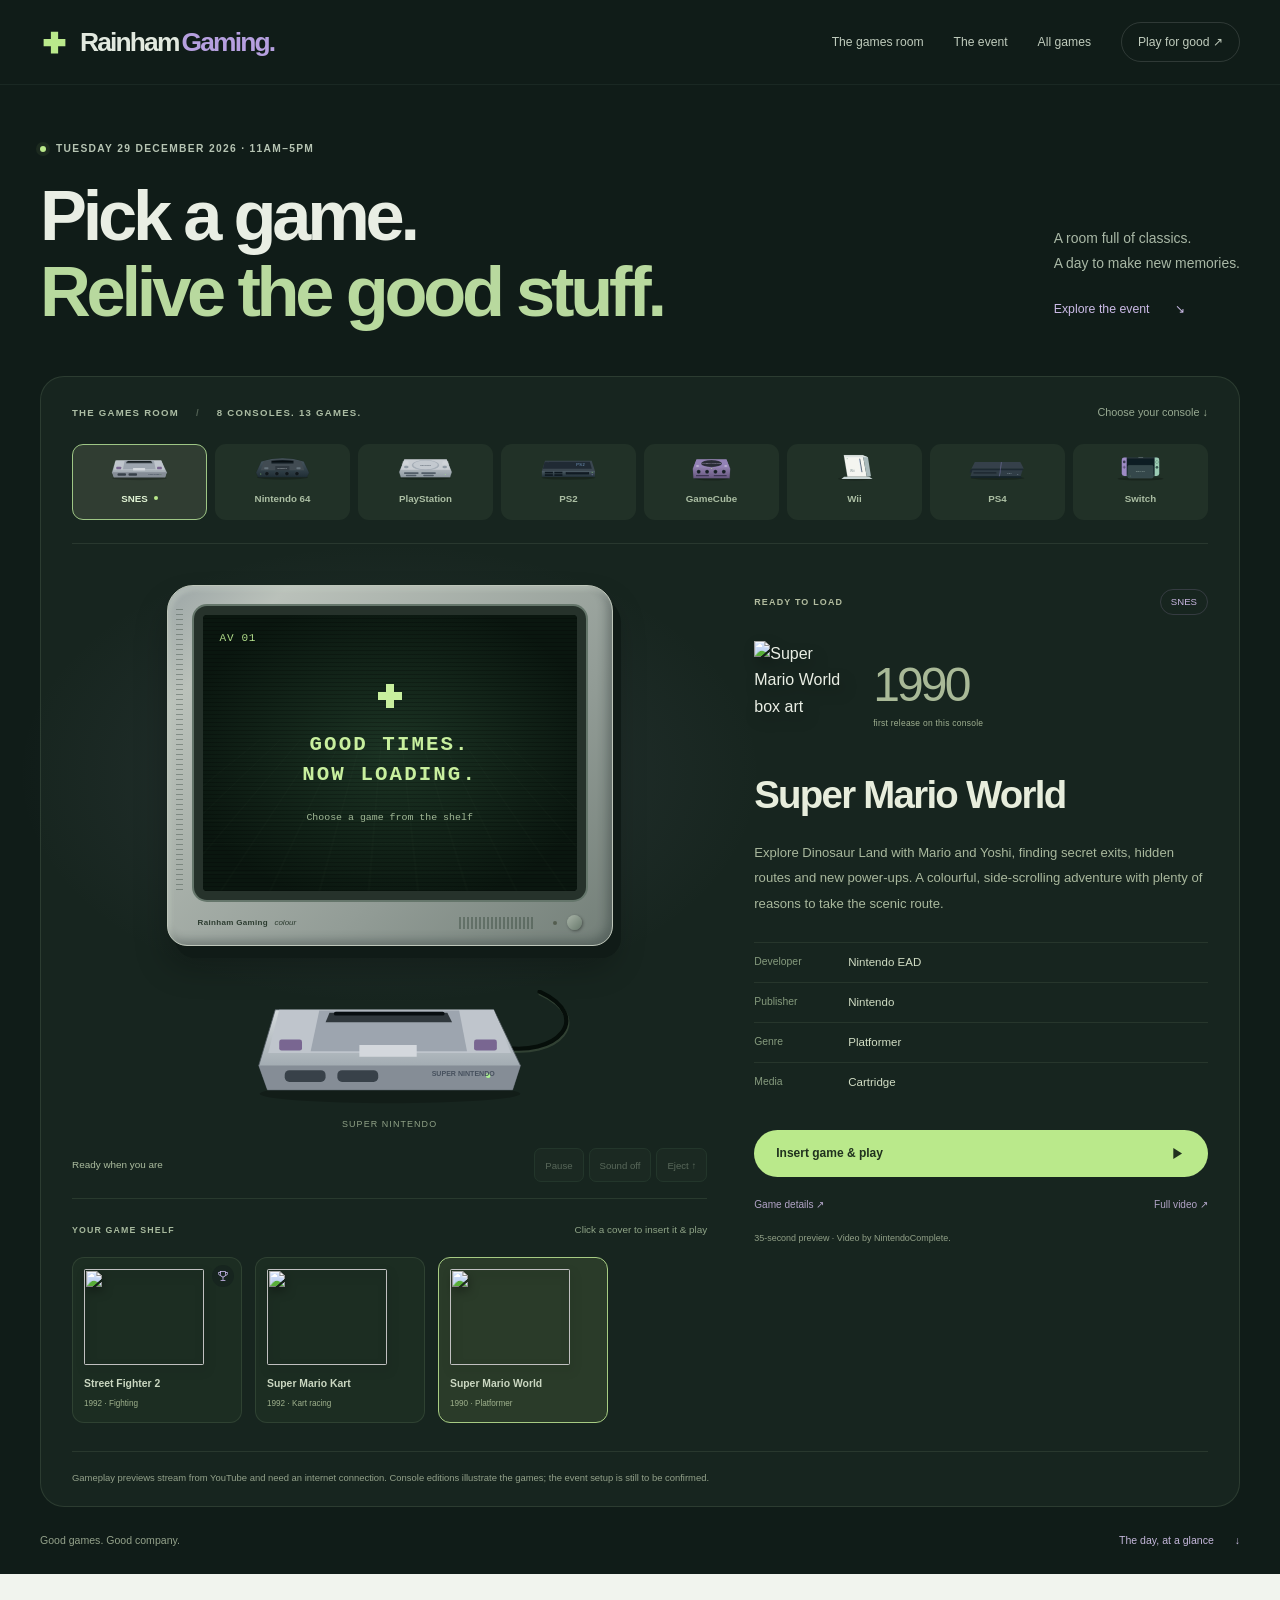
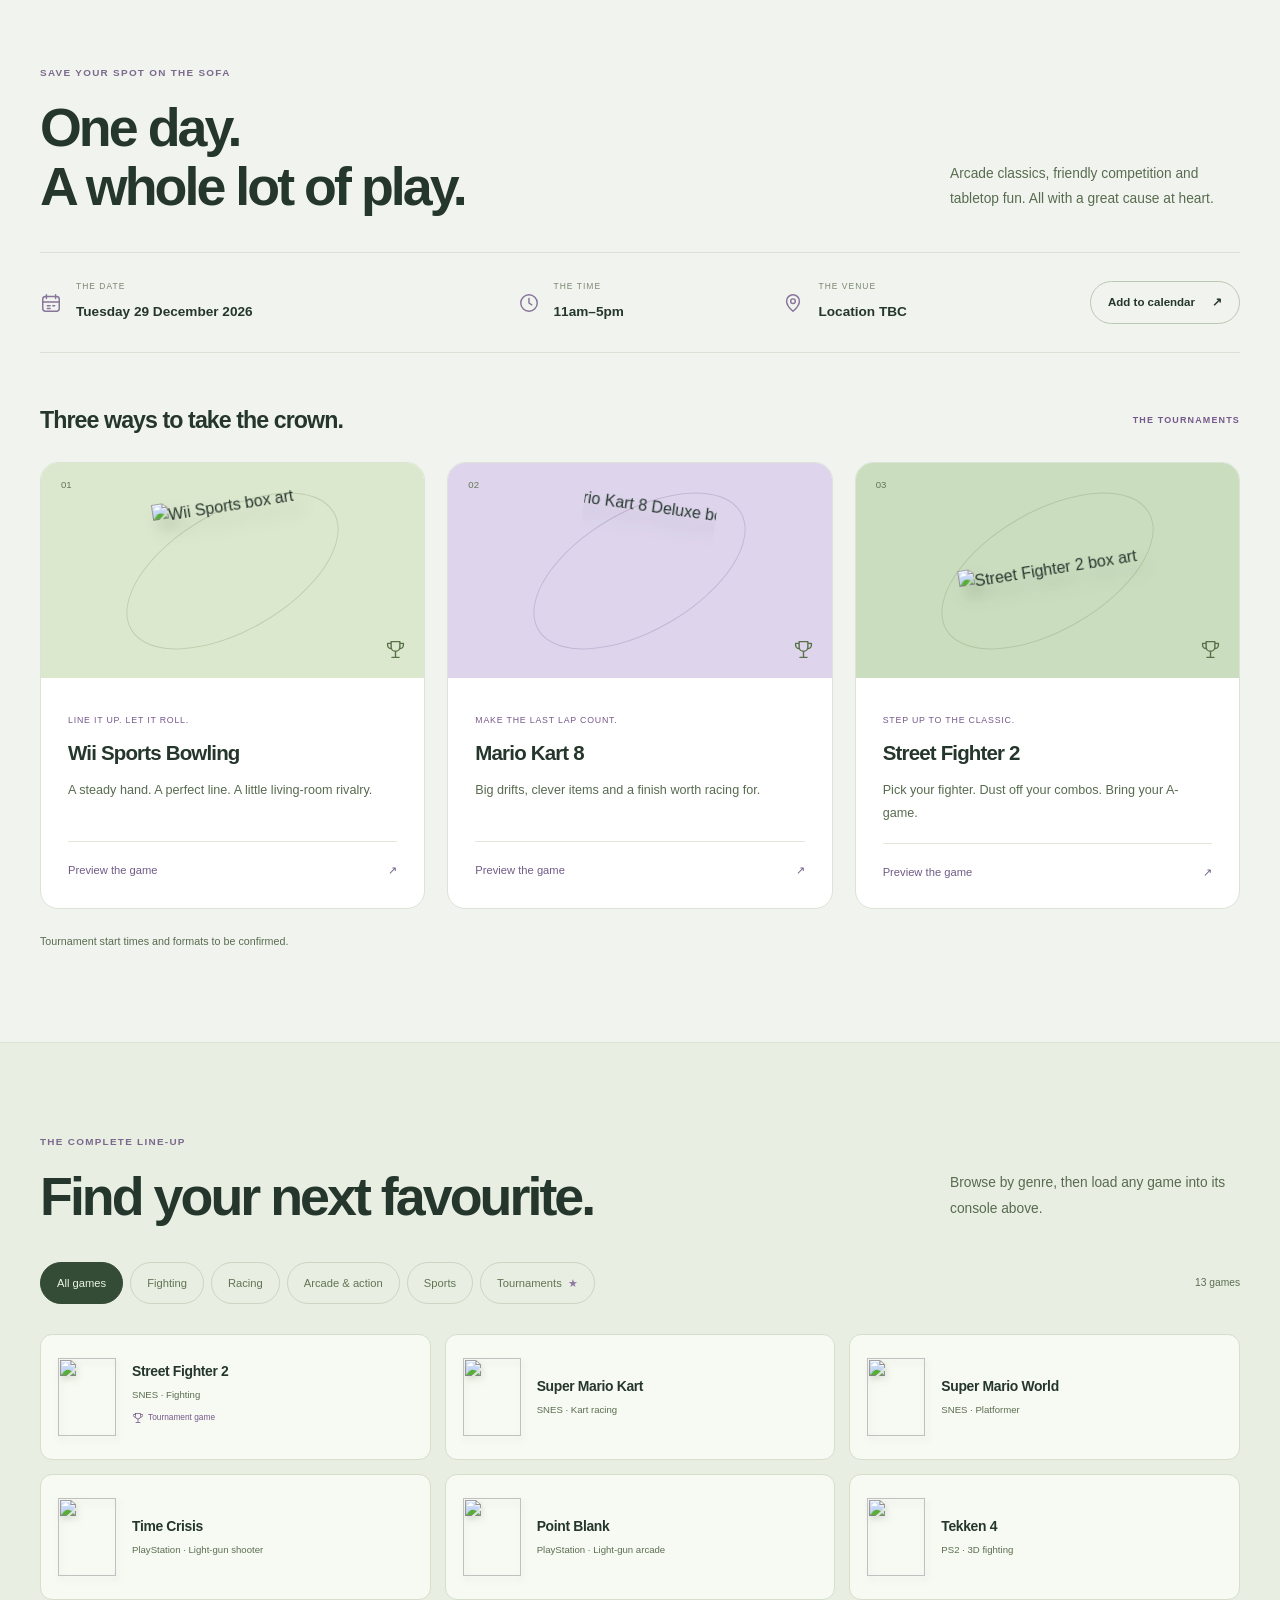
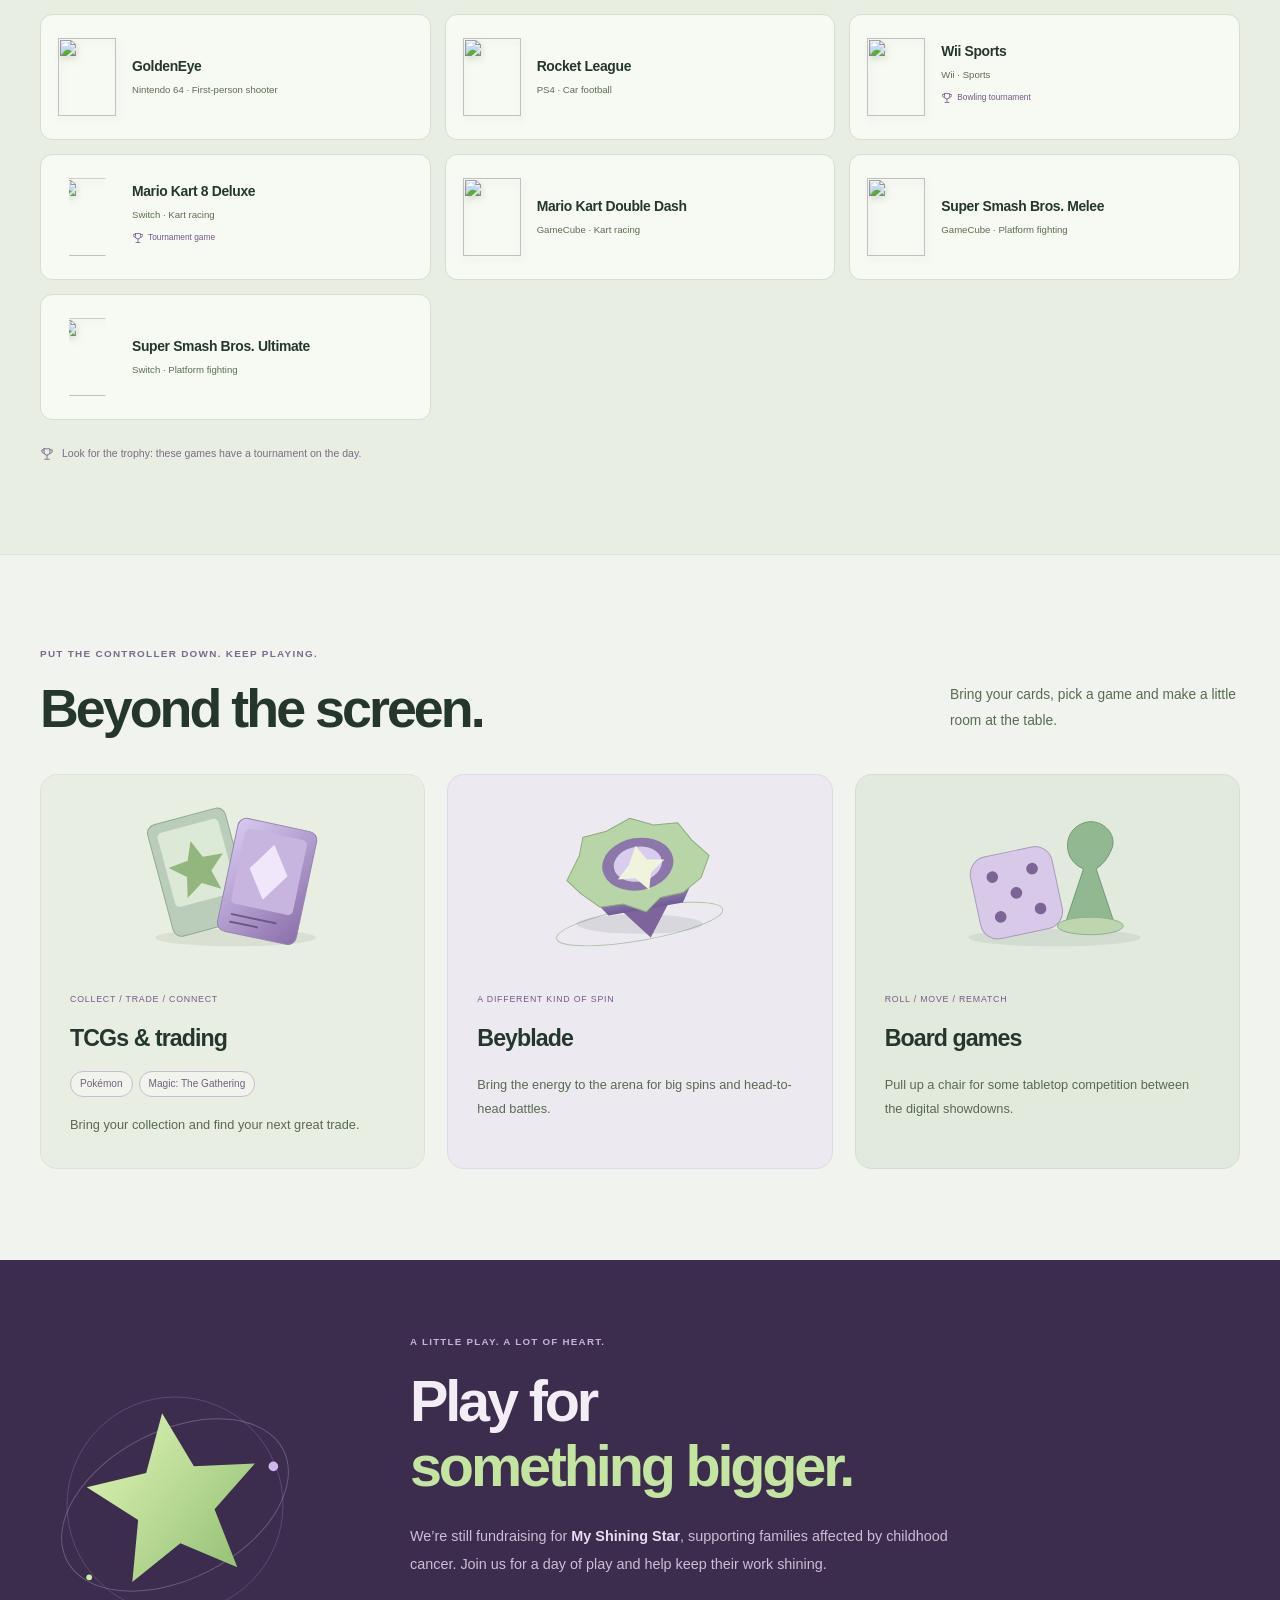
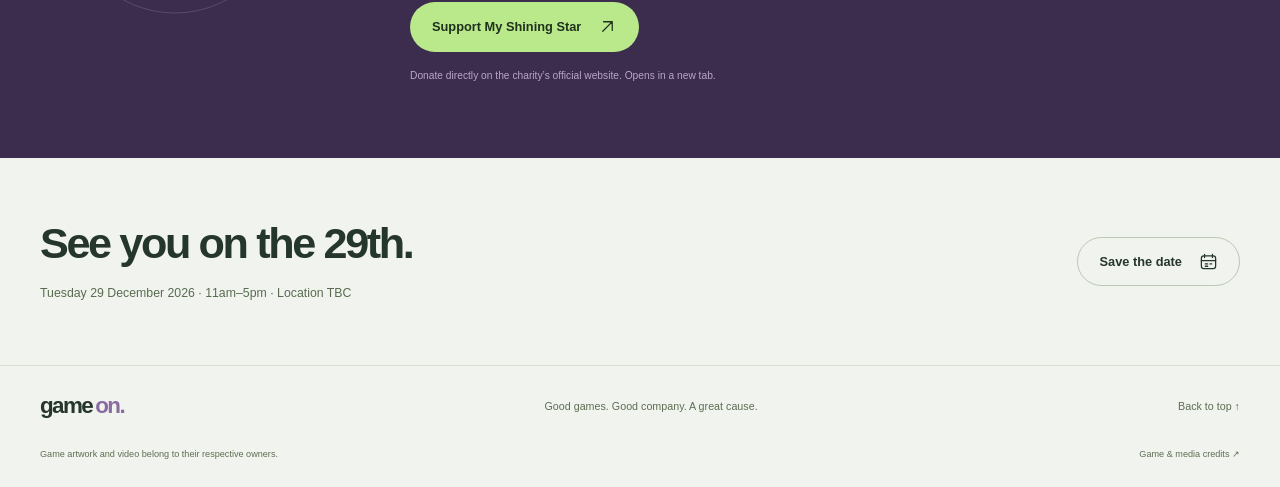
==== index.html @ 9fd7a371 "Add files via upload" ====
<!doctype html>
<html lang="en-GB">

<head>
  <meta charset="utf-8">
  <meta name="viewport" content="width=device-width,initial-scale=1">
  <meta name="theme-color" content="#101c18">
  <meta name="referrer" content="strict-origin-when-cross-origin">
  <title>Rainham Gaming! — 29 December 2026 · 11am–5pm</title>
  <meta name="description"
    content="Choose a console. Load a game. Explore 13 games, three tournaments, trading cards and tabletop fun on Tuesday 29 December 2026, 11am–5pm. Location TBC. Fundraising for My Shining Star.">
  <meta property="og:title" content="Rainham Gaming! — 29 December 2026">
  <meta property="og:type" content="website">
  <meta property="og:description" content="Three tournaments. Thirteen games. One great cause. 11am–5pm, location TBC.">
  <link rel="icon"
    href="data:image/svg+xml,%3Csvg xmlns='http://www.w3.org/2000/svg' viewBox='0 0 32 32'%3E%3Crect width='32' height='32' rx='9' fill='%23101c18'/%3E%3Cpath d='M13 6h6v7h7v6h-7v7h-6v-7H6v-6h7z' fill='%23b9eb88'/%3E%3C/svg%3E">
  <link rel="stylesheet" href="styles.css">
  <script defer src="data.js"></script>
  <script defer src="consoles.js"></script>
  <script defer src="app.js"></script>
</head>

<body id="top">
  <a class="skip" href="#main">Skip to content</a>
  <svg class="symbol-library" xmlns="http://www.w3.org/2000/svg" aria-hidden="true" width="0" height="0">
    <defs>
      <symbol id="arrow" viewBox="0 0 24 24">
        <path d="M5 12h14m-6-6 6 6-6 6" />
      </symbol>
      <symbol id="external" viewBox="0 0 24 24">
        <path d="m6 18 12-12M7 6h11v11" />
      </symbol>
      <symbol id="trophy" viewBox="0 0 24 24">
        <path d="M7 3h10v6a5 5 0 0 1-10 0V3Zm0 2H3v2a4 4 0 0 0 4 4m10-6h4v2a4 4 0 0 1-4 4m-5 3v6m-4 1h8" />
      </symbol>
      <symbol id="calendar" viewBox="0 0 24 24">
        <rect x="3" y="5" width="18" height="16" rx="3" />
        <path d="M7 3v4m10-4v4M3 11h18m-13 4h3m3 0h2m-8 3h3" />
      </symbol>
      <symbol id="pin" viewBox="0 0 24 24">
        <path d="M19 10c0 5-7 11-7 11S5 15 5 10a7 7 0 1 1 14 0Z" />
        <circle cx="12" cy="10" r="2.5" />
      </symbol>
      <symbol id="clock" viewBox="0 0 24 24">
        <circle cx="12" cy="12" r="9" />
        <path d="M12 7v5l3 2" />
      </symbol>
      <symbol id="play" viewBox="0 0 24 24">
        <path d="m8 5 11 7-11 7Z" fill="currentColor" stroke="none" />
      </symbol>
      <symbol id="plus" viewBox="0 0 24 24">
        <path d="M9 3h6v6h6v6h-6v6H9v-6H3V9h6Z" fill="currentColor" stroke="none" />
      </symbol>
    </defs>
  </svg>
  <header class="header">
    <div class="wrap topbar"><a class="brand" href="#top"><svg class="icon brand-mark" aria-hidden="true">
          <use href="#plus" />
        </svg>Rainham<span>Gaming.</span></a>
      <nav aria-label="Main navigation"><a href="#games-room">The games room</a><a href="#event">The event</a><a
          href="#games" class="optional-nav">All games</a><a class="nav-donate" href="#fundraising">Play for good <span
            aria-hidden="true">↗</span></a></nav>
    </div>
  </header>
  <main id="main">
    <section class="games-room" id="games-room" aria-labelledby="hero-title">
      <div class="wrap hero-intro">
        <div>
          <p class="eyebrow"><span class="live-dot" aria-hidden="true"></span>Tuesday 29 December 2026 · 11am–5pm</p>
          <h1 id="hero-title">Pick a game.<br><span>Relive the good stuff.</span></h1>
        </div>
        <div class="hero-aside">
          <p>A room full of classics.<br>A day to make new memories.</p><a href="#event">Explore the event <span
              aria-hidden="true">↘</span></a>
        </div>
      </div>
      <div class="wrap arcade" id="arcade">
        <div class="arcade-heading">
          <p class="eyebrow">The games room <span class="tiny-divider">/</span> 8 consoles. 13 games.</p><span
            class="room-hint">Choose your console ↓</span>
        </div>
        <div class="console-nav" id="console-nav" role="group" aria-label="Choose a console"></div>
        <div class="station-layout">
          <div class="station-left">
            <div class="setup" id="setup">
              <div class="room-glow" aria-hidden="true"></div>
              <div class="crt">
                <div class="crt-screen" id="crt-screen">
                  <div class="screen-home" id="screen-home">
                    <div class="screen-grid" aria-hidden="true"></div><span class="screen-channel">AV 01</span><svg
                      class="screen-mark" viewBox="0 0 24 24" aria-hidden="true">
                      <use href="#plus" />
                    </svg>
                    <p>GOOD TIMES.<br>NOW LOADING.</p><small>Choose a game from the shelf</small>
                  </div>
                  <div class="screen-loading" id="screen-loading" hidden><span class="screen-channel">AV 01</span><span
                      class="loading-ring" aria-hidden="true"></span>
                    <p id="loading-label">Loading game…</p>
                  </div>
                  <div class="video-layer" id="video-layer" hidden></div>
                  <div class="screen-error" id="screen-error" hidden><svg class="icon" aria-hidden="true">
                      <use href="#play" />
                    </svg>
                    <p id="error-message">This preview couldn’t load.</p><a id="screen-watch"
                      href="https://www.youtube.com/" target="_blank" rel="noopener noreferrer">Watch on YouTube
                      ↗</a><button id="retry-video" type="button">Try again</button>
                  </div>
                </div>
                <div class="crt-chin"><span class="monitor-brand">Rainham Gaming <b>colour</b></span>
                  <div class="monitor-speaker" aria-hidden="true"></div><span class="power-light" id="power-light"
                    aria-hidden="true"></span><span class="power-knob" aria-hidden="true"></span>
                </div>
              </div>
              <svg class="console-wire" viewBox="0 0 600 120" aria-hidden="true">
                <path d="M480 2c65 30 22 80-49 66S248 16 264 115" />
              </svg>
              <div class="console-bay" id="console-bay">
                <div id="console-model"></div><span class="slot-target" id="slot-target" aria-hidden="true"></span>
              </div>
              <span class="station-name" id="station-name">Super Nintendo</span>
            </div>
            <div class="player-controls" aria-label="Preview controls"><span class="playback-status"
                id="playback-status" role="status" aria-live="polite">Ready when you are</span>
              <div><button type="button" id="play-toggle" disabled>Pause</button><button type="button" id="sound-toggle"
                  aria-pressed="false" disabled>Sound off</button><button type="button" id="eject" disabled>Eject
                  ↑</button></div>
            </div>
            <div class="shelf-heading">
              <p class="eyebrow">Your game shelf</p><span id="shelf-hint">Click a cover to insert it &amp; play</span>
            </div>
            <div class="game-shelf" id="game-shelf" role="group" aria-label="Choose a game to load"></div>
          </div>
          <aside class="game-info" id="game-info" aria-labelledby="game-title">
            <div class="info-kicker"><span class="eyebrow" id="game-state">Ready to load</span><span class="edition-tag"
                id="game-console">SNES</span></div>
            <div class="info-art"><img id="info-cover" src="assets/covers/super-mario-world.png"
                alt="Super Mario World box art">
              <div><span class="big-year" id="game-year">1990</span><span class="year-label">first release on this
                  console</span></div>
            </div>
            <h2 id="game-title">Super Mario World</h2>
            <p class="featured-badge" id="game-tournament" hidden><svg class="icon" aria-hidden="true">
                <use href="#trophy" />
              </svg><span></span></p>
            <p class="synopsis" id="game-synopsis"></p>
            <dl class="game-facts">
              <div>
                <dt>Developer</dt>
                <dd id="game-developer">Nintendo EAD</dd>
              </div>
              <div>
                <dt>Publisher</dt>
                <dd id="game-publisher">Nintendo</dd>
              </div>
              <div>
                <dt>Genre</dt>
                <dd id="game-genre">Platformer</dd>
              </div>
              <div>
                <dt>Media</dt>
                <dd id="game-media">Cartridge</dd>
              </div>
            </dl>
            <button class="button insert-button" id="insert-game" type="button"><span>Insert game &amp; play</span><svg
                class="icon" aria-hidden="true">
                <use href="#play" />
              </svg></button>
            <div class="source-links"><a id="game-source" href="https://en.wikipedia.org/wiki/Super_Mario_World"
                target="_blank" rel="noopener noreferrer">Game details ↗</a><a id="video-source"
                href="https://www.youtube.com/watch?v=uy8fUNX0dHo" target="_blank" rel="noopener noreferrer">Full video
                ↗</a></div>
            <p class="video-credit" id="video-credit"></p>
          </aside>
        </div>
        <p class="room-note">Gameplay previews stream from YouTube and need an internet connection. Console editions
          illustrate the games; the event setup is still to be confirmed.</p>
      </div>
      <noscript>
        <div class="wrap no-script">The interactive games room needs JavaScript. You can still explore all the event
          details below.</div>
      </noscript>
      <div class="room-bottom wrap"><span>Good games. Good company.</span><a href="#event">The day, at a glance <span
            aria-hidden="true">↓</span></a></div>
    </section>
    <section class="event-section section" id="event" aria-labelledby="event-title">
      <div class="wrap">
        <div class="section-heading">
          <div>
            <p class="eyebrow">Save your spot on the sofa</p>
            <h2 id="event-title">One day.<br>A whole lot of play.</h2>
          </div>
          <p class="section-aside">Arcade classics, friendly competition and tabletop fun. All with a great cause at
            heart.</p>
        </div>
        <div class="event-details">
          <div><svg class="icon" aria-hidden="true">
              <use href="#calendar" />
            </svg>
            <p><span>The date</span><strong><time datetime="2026-12-29">Tuesday 29 December 2026</time></strong></p>
          </div>
          <div><svg class="icon" aria-hidden="true">
              <use href="#clock" />
            </svg>
            <p><span>The time</span><strong><time datetime="11:00">11am</time>–<time
                  datetime="17:00">5pm</time></strong></p>
          </div>
          <div><svg class="icon" aria-hidden="true">
              <use href="#pin" />
            </svg>
            <p><span>The venue</span><strong>Location TBC</strong></p>
          </div><a class="button button-outline" href="game-on-29-december.ics" download>Add to calendar <span
              aria-hidden="true">↗</span></a>
        </div>
        <div class="tournament-heading">
          <h3>Three ways to take the crown.</h3><span class="eyebrow">The tournaments</span>
        </div>
        <div class="tournament-grid">
          <article class="tournament-card">
            <div class="tournament-art art-bowling"><span class="event-number">01</span>
              <div class="art-orbit"></div><img src="assets/covers/wii-sports.png" alt="Wii Sports box art"
                loading="lazy"><svg class="icon" aria-hidden="true">
                <use href="#trophy" />
              </svg>
            </div>
            <div class="tournament-body"><span class="mini-label">Line it up. Let it roll.</span>
              <h4>Wii Sports Bowling</h4>
              <p>A steady hand. A perfect line. A little living-room rivalry.</p><button class="load-link" type="button"
                data-load="wii-sports">Preview the game <span aria-hidden="true">↗</span></button>
            </div>
          </article>
          <article class="tournament-card">
            <div class="tournament-art art-racing"><span class="event-number">02</span>
              <div class="art-orbit"></div><img src="assets/covers/mario-kart-8.png" alt="Mario Kart 8 Deluxe box art"
                loading="lazy"><svg class="icon" aria-hidden="true">
                <use href="#trophy" />
              </svg>
            </div>
            <div class="tournament-body"><span class="mini-label">Make the last lap count.</span>
              <h4>Mario Kart 8</h4>
              <p>Big drifts, clever items and a finish worth racing for.</p><button class="load-link" type="button"
                data-load="mario-kart-8">Preview the game <span aria-hidden="true">↗</span></button>
            </div>
          </article>
          <article class="tournament-card">
            <div class="tournament-art art-fighting"><span class="event-number">03</span>
              <div class="art-orbit"></div><img src="assets/covers/street-fighter-2.png" alt="Street Fighter 2 box art"
                loading="lazy"><svg class="icon" aria-hidden="true">
                <use href="#trophy" />
              </svg>
            </div>
            <div class="tournament-body"><span class="mini-label">Step up to the classic.</span>
              <h4>Street Fighter 2</h4>
              <p>Pick your fighter. Dust off your combos. Bring your A-game.</p><button class="load-link" type="button"
                data-load="street-fighter-2">Preview the game <span aria-hidden="true">↗</span></button>
            </div>
          </article>
        </div>
        <p class="small-note">Tournament start times and formats to be confirmed.</p>
      </div>
    </section>
    <section class="section catalogue" id="games" aria-labelledby="games-title">
      <div class="wrap">
        <div class="section-heading">
          <div>
            <p class="eyebrow">The complete line-up</p>
            <h2 id="games-title">Find your next favourite.</h2>
          </div>
          <p class="section-aside">Browse by genre, then load any game into its console above.</p>
        </div>
        <div class="filter-bar">
          <div class="filters" id="filters" role="group" aria-label="Filter the games"><button type="button"
              data-filter="all" aria-pressed="true">All games</button><button type="button" data-filter="fighting"
              aria-pressed="false">Fighting</button><button type="button" data-filter="racing"
              aria-pressed="false">Racing</button><button type="button" data-filter="arcade" aria-pressed="false">Arcade
              &amp; action</button><button type="button" data-filter="sports"
              aria-pressed="false">Sports</button><button type="button" data-filter="tournaments"
              aria-pressed="false">Tournaments <span aria-hidden="true">★</span></button></div>
          <p id="game-count" aria-live="polite">13 games</p>
        </div>
        <ul class="catalogue-grid" id="catalogue-grid"></ul>
        <p class="catalogue-legend"><svg class="icon" aria-hidden="true">
            <use href="#trophy" />
          </svg>Look for the trophy: these games have a tournament on the day.</p>
        <noscript>
          <p>Street Fighter 2 · Super Mario Kart · Super Mario World · Time Crisis · Point Blank · Tekken 4 · GoldenEye
            · Rocket League · Wii Sports · Mario Kart 8 Deluxe · Mario Kart Double Dash · Super Smash Bros. Melee ·
            Super Smash Bros. Ultimate</p>
        </noscript>
      </div>
    </section>
    <section class="section extras" id="extras" aria-labelledby="extras-title">
      <div class="wrap">
        <div class="section-heading">
          <div>
            <p class="eyebrow">Put the controller down. Keep playing.</p>
            <h2 id="extras-title">Beyond the screen.</h2>
          </div>
          <p class="section-aside">Bring your cards, pick a game and make a little room at the table.</p>
        </div>
        <div class="extras-grid">
          <article class="extra-card"><svg class="extra-art" viewBox="0 0 280 160" aria-hidden="true">
              <defs>
                <linearGradient id="card-gradient" x2="1" y2="1">
                  <stop stop-color="#d8caf1" />
                  <stop offset="1" stop-color="#8a6faa" />
                </linearGradient>
              </defs>
              <ellipse cx="143" cy="141" rx="83" ry="9" fill="#20382b" opacity=".08" />
              <g transform="rotate(-15 106 77)">
                <rect x="65" y="14" width="83" height="119" rx="9" fill="#bacdbb" stroke="#8da98f" />
                <rect x="74" y="24" width="65" height="79" rx="5" fill="#dce9d6" />
                <path d="m106 40 8 19 21 2-16 14 5 21-18-11-18 11 5-21-16-14 21-2Z" fill="#93b67e" />
              </g>
              <g transform="rotate(12 173 83)">
                <rect x="134" y="23" width="83" height="119" rx="9" fill="url(#card-gradient)" stroke="#9983af" />
                <rect x="143" y="33" width="65" height="79" rx="5" fill="#c7b4df" />
                <path d="m175 44 20 29-20 29-20-29Z" fill="#f0e8fa" />
                <path d="M146 123h48m-48 8h30" stroke="#6d5889" stroke-width="2" />
              </g>
            </svg><span class="mini-label">Collect / trade / connect</span>
            <h3>TCGs &amp; trading</h3>
            <div class="tcg-tags"><span>Pokémon</span><span>Magic: The Gathering</span></div>
            <p>Bring your collection and find your next great trade.</p>
          </article>
          <article class="extra-card"><svg class="extra-art" viewBox="0 0 280 160" aria-hidden="true">
              <defs>
                <linearGradient id="top-gradient" x2="0" y2="1">
                  <stop stop-color="#c2b5e0" />
                  <stop offset="1" stop-color="#705995" />
                </linearGradient>
              </defs>
              <ellipse cx="140" cy="127" rx="87" ry="17" fill="none" stroke="#b0c4ad" transform="rotate(-10 140 127)" />
              <ellipse cx="140" cy="127" rx="65" ry="10" fill="#183c26" opacity=".1" />
              <g transform="rotate(-10 140 76)">
                <path d="m111 104 29 38 29-38" fill="#7d649b" />
                <path d="m76 75 25 37h78l25-37Z" fill="url(#top-gradient)" />
                <path d="m140 17 23 11 25 2 11 20 15 19-12 21-21 12-24 1-17 12-22-12-24-1-17-17-12-16 17-23 7-18 25-2Z"
                  fill="#b8d5a8" stroke="#8daa7d" />
                <ellipse cx="140" cy="65" rx="37" ry="27" fill="#8b77aa" />
                <ellipse cx="140" cy="65" rx="25" ry="18" fill="#d9cdef" />
                <path d="m141 46 9 16 18 3-16 11-5 17-12-14-18-2 14-13Z" fill="#f0f4dc" />
              </g>
            </svg><span class="mini-label">A different kind of spin</span>
            <h3>Beyblade</h3>
            <p>Bring the energy to the arena for big spins and head-to-head battles.</p>
          </article>
          <article class="extra-card"><svg class="extra-art" viewBox="0 0 280 160" aria-hidden="true">
              <ellipse cx="147" cy="141" rx="89" ry="9" fill="#21322b" opacity=".08" />
              <g transform="rotate(-12 111 91)">
                <rect x="64" y="51" width="86" height="86" rx="18" fill="#d7c9e7" stroke="#a99abd" />
                <g fill="#7c6595">
                  <circle cx="86" cy="73" r="6" />
                  <circle cx="128" cy="73" r="6" />
                  <circle cx="107" cy="94" r="6" />
                  <circle cx="86" cy="115" r="6" />
                  <circle cx="128" cy="115" r="6" />
                </g>
              </g>
              <path d="M177 70c-21-8-22-37-3-46 19-10 41 10 31 28-4 9-10 15-15 18l19 57h-51Z" fill="#92b892"
                stroke="#729773" />
              <ellipse cx="184" cy="129" rx="34" ry="9" fill="#bdd6b0" stroke="#8bb38a" />
            </svg><span class="mini-label">Roll / move / rematch</span>
            <h3>Board games</h3>
            <p>Pull up a chair for some tabletop competition between the digital showdowns.</p>
          </article>
        </div>
      </div>
    </section>
    <section class="fundraising" id="fundraising" aria-labelledby="fundraising-title">
      <div class="wrap charity-inner">
        <div class="charity-art" aria-hidden="true"><svg viewBox="0 0 280 280">
            <defs>
              <linearGradient id="charity-star" x2="1" y2="1">
                <stop stop-color="#e3f8b8" />
                <stop offset="1" stop-color="#8fbc71" />
              </linearGradient>
            </defs>
            <circle cx="140" cy="140" r="112" fill="none" stroke="#cab9e7" stroke-opacity=".22" />
            <ellipse cx="140" cy="140" rx="126" ry="77" fill="none" stroke="#d4c7e9" stroke-opacity=".3"
              transform="rotate(-27 140 140)" />
            <path d="m140 44 25 59 63 6-48 41 15 63-55-33-55 33 15-63-48-41 63-6Z" fill="url(#charity-star)"
              transform="rotate(-8 140 140)" />
            <circle cx="242" cy="100" r="5" fill="#d0b8ed" />
            <circle cx="51" cy="215" r="3" fill="#c9eca3" />
          </svg></div>
        <div>
          <p class="eyebrow">A little play. A lot of heart.</p>
          <h2 id="fundraising-title">Play for<br><span>something bigger.</span></h2>
          <p>We’re still fundraising for <strong>My Shining Star</strong>, supporting families affected by childhood
            cancer. Join us for a day of play and help keep their work shining.</p><a class="button"
            href="https://myshiningstar.co.uk/make-a-donation/" target="_blank" rel="noopener noreferrer">Support My
            Shining Star <svg class="icon" aria-hidden="true">
              <use href="#external" />
            </svg></a><small>Donate directly on the charity’s official website. Opens in a new tab.</small>
        </div>
      </div>
    </section>
    <div class="wrap last-call">
      <div>
        <h2>See you on the 29th.</h2>
        <p>Tuesday 29 December 2026 · 11am–5pm · Location TBC</p>
      </div><a class="button button-outline" href="game-on-29-december.ics" download>Save the date <svg class="icon"
          aria-hidden="true">
          <use href="#calendar" />
        </svg></a>
    </div>
  </main>
  <footer>
    <div class="wrap footer-main"><a class="brand" href="#top">game<span>on.</span></a>
      <p>Good games. Good company. A great cause.</p><a href="#top">Back to top ↑</a>
    </div>
    <div class="wrap footer-small"><span>Game artwork and video belong to their respective owners.</span><a
        href="credits.html">Game &amp; media credits ↗</a></div>
  </footer>
</body>

</html>
---- styles.css ----
:root{--night:#101c18;--panel:#18251f;--green:#bae98b;--purple:#b6a0df;--paper:#f1f4ee;--ink:#25362c;--muted:#6d7b70;--line:#d9e1d5}
*{box-sizing:border-box}html{scroll-behavior:smooth;scroll-padding-top:24px}body{margin:0;background:var(--paper);color:var(--ink);font-family:Inter,ui-sans-serif,-apple-system,BlinkMacSystemFont,'Segoe UI',Arial,sans-serif;font-size:16px;line-height:1.65;-webkit-font-smoothing:antialiased}h1,h2,h3,h4,p{margin:0}button,a{-webkit-tap-highlight-color:transparent}button{font:inherit;cursor:pointer}button:disabled{cursor:default;opacity:.4}a{color:inherit;text-underline-offset:5px}button:focus-visible,a:focus-visible{outline:3px solid #a393d2;outline-offset:5px}button:focus-visible{position:relative;z-index:3}[hidden]{display:none!important}::selection{color:#152319;background:#b7e891}.wrap{width:min(1200px,calc(100% - 72px));margin-inline:auto}.icon{width:22px;height:22px;fill:none;stroke:currentColor;stroke-width:1.6;stroke-linecap:round;stroke-linejoin:round;flex:none}.symbol-library{position:absolute;overflow:hidden}.skip{position:absolute;top:-90px;left:20px;padding:14px 20px;background:var(--green);color:var(--night);z-index:30;border-radius:8px}.skip:focus{top:15px}.eyebrow{text-transform:uppercase;font-size:.64rem;letter-spacing:.13em;font-weight:600}.button{display:inline-flex;align-items:center;justify-content:center;gap:17px;min-height:48px;padding:13px 21px;border:1px solid transparent;border-radius:999px;background:var(--green);color:#20311e;font-size:.8rem;font-weight:650;text-decoration:none;transition:transform .2s,background .2s}.button:hover{background:#cbefa6;transform:translateY(-2px)}.button-outline{background:transparent;border-color:#b9c8b3;color:var(--ink)}.button-outline:hover{background:#e3ecd9}.button .icon{width:19px;height:19px}
.header{background:var(--night);color:#e2e9df;border-bottom:1px solid #d8efdf0d}.topbar{min-height:84px;display:flex;align-items:center;justify-content:space-between;gap:28px}.brand{font-size:1.65rem;font-weight:750;letter-spacing:-.07em;display:inline-flex;align-items:center;gap:3px;text-decoration:none;line-height:1}.brand span{color:var(--purple)}.brand-mark{width:29px;height:29px;color:var(--green);margin-right:8px}.header nav{display:flex;align-items:center;gap:30px}.header nav a{color:#bfcbbc;font-size:.76rem;font-weight:500;text-decoration:none}.header nav a:hover{color:#edfae5}.nav-donate{border:1px solid #ffffff21;border-radius:999px;padding:9px 16px}.games-room{color:#e9eee4;background:var(--night);padding-bottom:24px;overflow:hidden}.hero-intro{display:flex;align-items:flex-end;justify-content:space-between;gap:40px;padding-top:56px;padding-bottom:46px}.hero-intro .eyebrow{color:#b6c4b3;display:flex;align-items:center;gap:10px;font-size:.64rem}.live-dot{width:6px;height:6px;background:var(--green);border-radius:50%;box-shadow:0 0 0 4px #bae98b11}.hero-intro h1{font-size:clamp(2.8rem,5.5vw,4.5rem);line-height:1.08;font-weight:650;letter-spacing:-.06em;margin-top:20px}.hero-intro h1 span{color:#b8d99e}.hero-aside{color:#a9b8a6;font-size:.87rem;line-height:1.85;padding-bottom:8px}.hero-aside a{display:inline-flex;align-items:center;gap:25px;color:#cbbbe6;margin-top:21px;text-decoration:none;font-size:.77rem}
.arcade{background:#17251f;border:1px solid #a7c29c24;border-radius:24px;padding:27px 31px 20px;scroll-margin-top:22px}.arcade-heading{display:flex;justify-content:space-between;align-items:center;gap:20px;margin-bottom:22px}.arcade-heading .eyebrow{color:#acbda4;font-size:.6rem}.tiny-divider{margin:0 13px;opacity:.4}.room-hint{font-size:.68rem;color:#98aa92}.console-nav{display:grid;grid-template-columns:repeat(8,minmax(0,1fr));gap:8px;border-bottom:1px solid #cde6c419;padding-bottom:23px}.console-tab{background:#213127;border:1px solid transparent;color:#abbea3;border-radius:11px;padding:6px 5px 9px;transition:background .2s,border-color .2s;min-width:0}.console-tab svg{display:block;width:69px;height:33px;max-width:100%;margin:auto}.console-tab span{font-size:.61rem;white-space:nowrap;font-weight:550}.console-tab:hover{background:#2c3b30}.console-tab[aria-pressed=true]{background:#303d32;color:#e0f3d4;border-color:#9ec685}.console-tab[aria-pressed=true] span::after{content:'';display:inline-block;width:4px;height:4px;margin:0 0 2px 6px;border-radius:50%;background:var(--green)}
.station-layout{display:grid;grid-template-columns:minmax(0,1.4fr) minmax(0,1fr);gap:47px;padding-top:30px}.station-left{min-width:0}.setup{position:relative;display:flex;flex-direction:column;align-items:center;padding-top:11px;isolation:isolate}.room-glow{position:absolute;top:-40px;left:-70px;right:-70px;height:480px;background:radial-gradient(ellipse,#8e92b024,transparent 68%);z-index:-1}.crt{position:relative;width:min(100%,446px);padding:20px 26px 0;border-radius:26px 26px 20px 20px;background:linear-gradient(135deg,#9ca6a6 0%,#bac1ba 15%,#929c96 65%,#737f78);border:1px solid #bec6ba;box-shadow:inset 3px 4px 4px #d5ded254,inset -5px -5px 10px #1e2b2954,8px 12px 0 #101b17,0 20px 32px #0004;z-index:2}.crt::before{content:'';position:absolute;left:8px;top:23px;bottom:51px;width:7px;background:repeating-linear-gradient(to bottom,#4e5d54 0 1px,transparent 1px 5px);opacity:.5}.crt-screen{position:relative;aspect-ratio:4/3;background:#07120e;border:9px solid #26322b;border-radius:13px;box-shadow:0 0 0 2px #65766b,inset 0 0 30px #000;overflow:hidden;isolation:isolate}.screen-home,.screen-loading,.screen-error{position:absolute;inset:0;display:flex;flex-direction:column;align-items:center;justify-content:center;text-align:center;background:#0c1c14;color:#c8ef9e;padding:20px}.screen-home{background:radial-gradient(ellipse at 50% 50%,#1c3424,#0a160f 80%)}.screen-home::after{content:'';position:absolute;inset:0;pointer-events:none;background:repeating-linear-gradient(to bottom,transparent 0 3px,#0003 3px 4px)}.screen-home p{font-family:'Courier New',monospace;font-weight:700;font-size:clamp(.9rem,1.7vw,1.3rem);line-height:1.45;letter-spacing:.1em;position:relative;z-index:1}.screen-home small{font-family:'Courier New',monospace;font-size:.62rem;margin-top:20px;position:relative;z-index:1;color:#a2b997}.screen-mark{fill:var(--purple);width:32px;height:32px;margin-bottom:18px;position:relative;z-index:1}.screen-channel{position:absolute;left:17px;top:14px;font-family:'Courier New',monospace;color:#b6e28e;font-size:.69rem;letter-spacing:.06em}.screen-grid{position:absolute;inset:0;background-image:linear-gradient(#8bba7b08 1px,transparent 1px),linear-gradient(90deg,#8bba7b08 1px,transparent 1px);background-size:29px 29px;transform:perspective(200px) rotateX(38deg) scale(1.7);transform-origin:center bottom;opacity:.6}.crt-chin{height:45px;display:flex;align-items:center;gap:10px;padding-inline:4px}.monitor-brand{font-family:Arial,sans-serif;letter-spacing:.04em;font-size:.5rem;color:#2c3c30;font-weight:700;white-space:nowrap}.monitor-brand b{font-weight:400;font-style:italic;letter-spacing:0;margin-left:4px}.monitor-speaker{height:12px;width:76px;margin-left:auto;opacity:.35;background:repeating-linear-gradient(to right,#223528 0 2px,transparent 2px 4px)}.power-light{width:4px;height:4px;border-radius:50%;background:#545e50;margin-left:8px}.power-light.on{background:#b0e77e;box-shadow:0 0 8px #b8f68d}.power-knob{width:15px;height:15px;border-radius:50%;background:linear-gradient(135deg,#a9b4a8,#67786b);box-shadow:1px 1px 3px #0006}.console-wire{position:absolute;top:calc(100% - 141px);left:0;width:100%;height:100px;fill:none;stroke:#060e0a;stroke-width:5;stroke-linecap:round;z-index:-1;filter:drop-shadow(1px 2px 0 #314133)}.console-bay{width:min(76%,330px);position:relative;margin-top:26px;z-index:3}.console-bay svg{display:block;width:100%;height:auto;overflow:visible}.slot-target{position:absolute;width:1px;height:1px;pointer-events:none;left:50%;top:31%}.station-name{font-size:.56rem;text-transform:uppercase;letter-spacing:.12em;color:#8fa186;margin-top:3px}.console-bay.is-loading .lid{transform:translateY(-8px) scaleY(.75);transform-origin:center;transition:transform .3s}.console-bay.is-loading .tray{transform:translateY(9px);transition:transform .3s}
.screen-loading p{font-family:'Courier New',monospace;font-size:.74rem;max-width:90%;line-height:1.5}.loading-ring{width:29px;height:29px;border:2px solid #bce9a02b;border-top-color:#c2a4eb;border-radius:50%;animation:spin 1.1s linear infinite;margin-bottom:15px}.video-layer{position:absolute;inset:0;background:black}.video-layer iframe,.video-layer>div{width:100%;height:100%;border:0;display:block}.screen-error{background-position:center;background-size:cover;color:#ecf4e9;gap:13px;font-size:.8rem}.screen-error p{max-width:260px;line-height:1.5}.screen-error .icon{color:#c9afe9}.screen-error a{font-size:.75rem;color:#d4eeb5}.screen-error button{font-size:.68rem;background:#d5e9c015;border:1px solid #b7d0a94d;color:#d0dfc4;padding:5px 12px;border-radius:5px}.player-controls{display:flex;justify-content:space-between;align-items:center;gap:12px;margin:17px 0 23px;padding-bottom:16px;border-bottom:1px solid #c1dda41c}.playback-status{font-size:.62rem;color:#acbd9f;max-width:43%}.player-controls>div{display:flex;gap:5px}.player-controls button{padding:7px 10px;background:#223127;color:#b8c9b1;border:1px solid #36503d;border-radius:7px;font-size:.6rem;min-height:34px}.player-controls button:not(:disabled):hover{background:#354a3a}.shelf-heading{display:flex;align-items:center;justify-content:space-between;gap:12px;margin-bottom:18px}.shelf-heading .eyebrow{font-size:.55rem;color:#a7b99d}.shelf-heading>span{font-size:.62rem;color:#8fa487}.game-shelf{display:flex;gap:13px;align-items:stretch}.shelf-game{width:calc((100% - 26px)/3);max-width:170px;border:1px solid #a6bb9624;border-radius:12px;background:#1c2d22;color:#cad7c1;text-align:left;padding:11px;position:relative;transition:background .2s,border-color .2s,transform .2s;display:flex;flex-direction:column}.shelf-game:hover{background:#2c3f2d;transform:translateY(-4px)}.shelf-game[aria-pressed=true]{border-color:#a7cc83;background:#2a3b29}.shelf-cover{height:96px;display:flex;align-items:center;justify-content:center;margin-bottom:12px}.shelf-cover img{max-width:100%;max-height:96px;object-fit:contain;filter:drop-shadow(2px 5px 5px #0005);border-radius:2px}.shelf-game strong{font-size:.65rem;font-weight:550;line-height:1.4}.shelf-game>small{font-size:.51rem;color:#9fb18d;margin-top:6px}.shelf-trophy{position:absolute;top:7px;right:7px;background:#17251f;display:grid;place-items:center;border-radius:50%;width:22px;height:22px;color:#cbbaef}.shelf-trophy .icon{width:12px;height:12px}.room-note{font-size:.59rem;line-height:1.75;color:#93a18a;border-top:1px solid #c7e8b919;padding-top:18px;margin-top:28px}.room-bottom{display:flex;align-items:center;justify-content:space-between;margin-top:25px;color:#93a18a;font-size:.66rem}.room-bottom a{color:#c4b7da;text-decoration:none}.room-bottom a span{margin-left:18px}.no-script{padding-block:25px;color:#d9ecc7}
.game-info{padding:15px 0 10px;min-width:0}.info-kicker{display:flex;align-items:center;justify-content:space-between;gap:12px}.info-kicker .eyebrow{font-size:.56rem;color:#b2bc9f}.edition-tag{color:#c9b6e1;border:1px solid #ad94c534;border-radius:999px;font-size:.6rem;padding:4px 10px}.info-art{display:flex;align-items:center;gap:24px;margin:26px 0}.info-art>img{width:95px;height:106px;object-fit:contain;object-position:left center;filter:drop-shadow(4px 7px 7px #0004)}.info-art>div{display:flex;flex-direction:column;align-items:flex-start}.big-year{font-size:3rem;line-height:1.1;letter-spacing:-.06em;font-weight:500;color:#a9b997}.year-label{font-size:.53rem;letter-spacing:.03em;max-width:114px;line-height:1.5;color:#a0b091;margin-top:5px}.game-info h2{font-size:clamp(1.9rem,3vw,2.7rem);font-weight:600;letter-spacing:-.045em;line-height:1.14;color:#e7eddc;text-wrap:balance}.featured-badge{display:inline-flex;align-items:center;gap:7px;font-size:.61rem;line-height:1.4;margin-top:17px;color:#d0b9ee;background:#a98bcb16;padding:8px 11px;border-radius:7px}.featured-badge .icon{width:15px;height:15px}.synopsis{font-size:.82rem;line-height:1.95;color:#a9b89d;margin-top:23px}.game-facts{margin:25px 0 28px;font-size:.72rem}.game-facts>div{display:grid;grid-template-columns:76px 1fr;gap:18px;border-top:1px solid #c9e8ba16;padding:10px 0}.game-facts dt{color:#859a7d;font-size:.65rem}.game-facts dd{color:#d1ddc4;margin:0}.insert-button{min-height:46px;width:100%;justify-content:space-between;font-size:.75rem}.source-links{display:flex;justify-content:space-between;gap:15px;margin-top:20px}.source-links a{font-size:.63rem;text-decoration:none;color:#b2a4c7}.source-links a:hover{text-decoration:underline}.video-credit{font-size:.56rem;color:#91a087;line-height:1.7;margin-top:17px}
.flying-media{position:fixed;left:0;top:0;width:98px;height:75px;z-index:100;pointer-events:none;background:linear-gradient(135deg,#b6bbb7,#7e8984);border:3px solid #6b7770;border-radius:7px 7px 3px 3px;box-shadow:1px 5px 14px #0007;display:flex;align-items:center;justify-content:center;overflow:hidden;will-change:transform,opacity}.flying-media img{width:70%;height:72%;object-fit:cover;border-radius:3px}.flying-media.cartridge::after,.flying-media.game-card::after{content:'';position:absolute;bottom:0;left:10%;right:10%;height:7px;background:repeating-linear-gradient(to right,#c5ac64 0 5px,#66725e 5px 7px)}.flying-media.disc,.flying-media.mini-disc{width:90px;height:90px;border-radius:50%;border:2px solid #dce5df;background:conic-gradient(#e7e5f3,#9caeae,#e3cff0,#cbe8c1,#e4e4ed);box-shadow:1px 5px 17px #0006}.flying-media.disc img,.flying-media.mini-disc img{width:75%;height:75%;border-radius:50%;object-fit:cover}.flying-media.disc::after,.flying-media.mini-disc::after{content:'';position:absolute;width:15px;height:15px;border:5px solid #b4bcb8;border-radius:50%;background:#26382a}.flying-media.game-card{width:49px;height:66px;border-width:5px;background:#26332c;border-color:#1a2420;border-radius:4px}.flying-media.game-card img{width:100%;height:85%}
.section{padding-block:91px}.section-heading{display:flex;align-items:flex-end;justify-content:space-between;gap:35px;margin-bottom:36px}.section-heading .eyebrow{font-size:.62rem;color:#7c698e;margin-bottom:17px}.section-heading h2{font-size:clamp(2.3rem,4.2vw,3.55rem);line-height:1.1;letter-spacing:-.055em;font-weight:600}.section-aside{max-width:290px;font-size:.86rem;color:#71806b;line-height:1.85;padding-bottom:5px}.event-details{display:grid;grid-template-columns:1.6fr .85fr 1fr auto;align-items:center;gap:24px;padding:27px 0;border-top:1px solid var(--line);border-bottom:1px solid var(--line)}.event-details>div{display:flex;align-items:center;gap:14px}.event-details .icon{color:#88759a}.event-details p span{display:block;color:#7a8772;text-transform:uppercase;font-size:.53rem;letter-spacing:.12em;margin-bottom:4px}.event-details strong{font-size:.85rem;font-weight:550}.event-details .button{font-size:.72rem;min-height:43px;padding:10px 17px}.tournament-heading{display:flex;justify-content:space-between;align-items:center;gap:20px;margin:48px 0 23px}.tournament-heading h3{font-size:1.45rem;font-weight:550;letter-spacing:-.04em}.tournament-heading .eyebrow{font-size:.56rem;color:#8b7896}.tournament-grid{display:grid;grid-template-columns:repeat(3,minmax(0,1fr));gap:22px}.tournament-card{background:#fff;border:1px solid #dce3d6;border-radius:18px;overflow:hidden}.tournament-art{height:215px;position:relative;display:flex;align-items:center;justify-content:center;overflow:hidden;background:#dce8ce}.art-racing{background:#ded5ed}.art-fighting{background:#cbddbf}.tournament-art img{max-width:62%;height:155px;object-fit:contain;filter:drop-shadow(7px 12px 8px #19331530);transform:rotate(-9deg);position:relative;z-index:1}.art-racing img{transform:rotate(8deg)}.art-fighting img{height:auto;max-height:150px;max-width:75%}.event-number{position:absolute;left:20px;top:14px;font-size:.6rem;color:#657755}.art-orbit{position:absolute;width:235px;height:120px;border:1px solid #80976850;border-radius:50%;transform:rotate(-30deg)}.art-racing .art-orbit{border-color:#88729d50}.tournament-art>.icon{position:absolute;right:18px;bottom:18px;color:#577047;width:21px;height:21px}.tournament-body{padding:27px}.mini-label{font-size:.55rem;text-transform:uppercase;letter-spacing:.09em;color:#8c7895}.tournament-body h4{font-size:1.28rem;line-height:1.3;font-weight:600;letter-spacing:-.04em;margin-top:9px}.tournament-body p{color:#74816d;font-size:.79rem;line-height:1.8;margin-top:12px;min-height:44px}.load-link{display:flex;justify-content:space-between;align-items:center;gap:15px;width:100%;font-size:.7rem;color:#715b87;background:none;border:0;padding:19px 0 0;margin-top:18px;border-top:1px solid #e2e7dc;text-align:left}.load-link:hover{color:#31203c}.small-note{font-size:.67rem;color:#7c8875;margin-top:24px}.catalogue{background:#e8eee2;border-block:1px solid #dce4d5}.filter-bar{display:flex;justify-content:space-between;align-items:center;gap:20px;margin-bottom:30px}.filters{display:flex;flex-wrap:wrap;gap:7px}.filters button{border:1px solid #cbd6c3;background:transparent;color:#627454;font-size:.7rem;padding:10px 16px;min-height:42px;border-radius:999px;transition:background .2s}.filters button[aria-pressed=true]{background:#344c36;color:#eaf5df;border-color:#344c36}.filters button:hover{border-color:#6c8660}.filters button span{margin-left:3px;color:#8f77a5}.filter-bar>p{font-size:.64rem;color:#738565;white-space:nowrap}.catalogue-grid{list-style:none;margin:0;padding:0;display:grid;grid-template-columns:repeat(3,minmax(0,1fr));gap:14px}.catalogue-card{display:flex;align-items:center;gap:16px;width:100%;height:100%;min-height:126px;padding:17px;border:1px solid #d5dfcc;border-radius:12px;background:#f7faf3;text-align:left;color:var(--ink);transition:transform .2s,border-color .2s}.catalogue-card:hover{border-color:#93ae7c;transform:translateY(-3px)}.catalogue-cover{width:58px;height:78px;display:flex;align-items:center;justify-content:center;flex:none}.catalogue-cover img{max-height:78px;max-width:58px;object-fit:contain;filter:drop-shadow(2px 4px 3px #33422525)}.catalogue-copy{min-width:0;display:block}.catalogue-copy strong{display:block;font-size:.87rem;font-weight:600;letter-spacing:-.025em;line-height:1.4}.catalogue-copy>small{display:block;font-size:.6rem;color:#849078;margin-top:6px}.catalogue-badge{display:inline-flex;align-items:center;gap:4px;font-size:.52rem;color:#896e9d;margin-top:8px}.catalogue-badge .icon{width:12px;height:12px}.catalogue-legend{display:flex;align-items:center;gap:8px;margin-top:25px;color:#7c6d89;font-size:.66rem}.catalogue-legend .icon{width:14px;height:14px}.extras-grid{display:grid;grid-template-columns:repeat(3,minmax(0,1fr));gap:22px}.extra-card{padding:26px 29px 31px;background:#e9eee2;border:1px solid #dce4d4;border-radius:17px}.extra-card:nth-child(2){background:#ede9f1;border-color:#e0d8e8}.extra-card:nth-child(3){background:#e2eade;border-color:#d3dfcd}.extra-art{display:block;width:100%;height:155px;margin-bottom:28px}.extra-card h3{font-size:1.45rem;letter-spacing:-.04em;font-weight:550;margin-top:8px}.extra-card p{font-size:.8rem;color:#728069;line-height:1.85;margin-top:16px}.tcg-tags{display:flex;flex-wrap:wrap;gap:6px;margin-top:14px}.tcg-tags span{font-size:.63rem;color:#72617e;background:#ffffff5c;border:1px solid #c9bcd1;border-radius:999px;padding:4px 9px}
.fundraising{background:#3c2c4e;color:#f3edf6}.charity-inner{display:grid;grid-template-columns:270px 1fr;gap:100px;align-items:center;padding-block:74px}.charity-art svg{width:100%;height:auto}.charity-inner .eyebrow{color:#c7b2d7;font-size:.61rem;margin-bottom:19px}.charity-inner h2{font-size:clamp(2.5rem,4.5vw,3.9rem);font-weight:550;letter-spacing:-.055em;line-height:1.12}.charity-inner h2 span{color:#c3e5a0}.charity-inner p:not(.eyebrow){max-width:550px;font-size:.9rem;line-height:1.95;color:#cdbdd6;margin:24px 0}.charity-inner strong{font-weight:600;color:#e8dcf1}.charity-inner small{display:block;margin-top:16px;font-size:.64rem;color:#baa6c7}.last-call{display:flex;align-items:center;justify-content:space-between;gap:30px;padding-block:62px}.last-call h2{font-size:2.7rem;letter-spacing:-.055em;line-height:1.1;font-weight:550}.last-call p{font-size:.77rem;color:#7b8a73;margin-top:15px}footer{border-top:1px solid #d9e1d1}.footer-main{display:flex;align-items:center;justify-content:space-between;gap:24px;padding-block:29px}footer .brand{font-size:1.4rem}footer .brand span{color:#8a6ba1}.footer-main p,.footer-main>a:last-child{font-size:.67rem;color:#7b8a70;text-decoration:none}.footer-small{padding-bottom:25px;display:flex;justify-content:space-between;gap:25px;font-size:.57rem;color:#8b9681}.footer-small a{text-decoration:none}
img[src$="mario-kart-8.png"],img[src$="ultimate.jpg"]{clip-path:inset(0 18% 0 19%)}
.section-aside,.small-note,.tournament-body p,.extra-card p,.last-call p{color:#586b50}.catalogue-copy>small,.filter-bar>p,.footer-main p,.footer-main>a:last-child,.footer-small{color:#5c6e52}.mini-label,.tournament-heading .eyebrow,.catalogue-badge{color:#76588a}
@keyframes spin{to{transform:rotate(360deg)}}
@media(max-width:1100px){.wrap{width:calc(100% - 48px)}.arcade{padding:25px}.station-layout{gap:32px;grid-template-columns:minmax(0,1.25fr) minmax(0,1fr)}.console-nav{gap:5px}.console-tab span{font-size:.56rem}.info-art{margin:22px 0;gap:18px}.big-year{font-size:2.5rem}.info-art>img{width:80px;height:90px}.game-facts{margin:21px 0}.game-facts>div{grid-template-columns:67px 1fr;gap:12px}.event-details{grid-template-columns:1.5fr .8fr 1fr;gap:20px}.event-details .button{grid-column:1/-1;justify-self:start}.tournament-grid,.extras-grid{gap:17px}.tournament-body{padding:23px}.catalogue-grid{grid-template-columns:repeat(2,minmax(0,1fr))}.charity-inner{gap:65px;grid-template-columns:240px 1fr}.player-controls button{padding:7px 8px;font-size:.55rem}.player-controls{gap:8px}.shelf-heading>span{font-size:.54rem}.crt{padding:17px 21px 0}.monitor-speaker{width:52px}.console-wire{top:calc(100% - 130px)}}
@media(max-width:800px){.header nav{gap:18px}.header nav a{font-size:.69rem}.optional-nav{display:none}.hero-intro{gap:25px;padding-block:40px}.hero-intro h1{font-size:3.4rem}.hero-aside{font-size:.73rem}.hero-aside a{font-size:.68rem;gap:14px}.console-nav{grid-template-columns:repeat(4,minmax(0,1fr));gap:8px}.console-tab{display:flex;align-items:center;justify-content:center;gap:6px;padding:6px}.console-tab svg{width:48px;height:30px;margin:0}.console-tab span{font-size:.57rem}.station-layout{grid-template-columns:1fr;gap:24px}.station-left{max-width:575px;width:100%;justify-self:center}.crt{width:min(100%,446px)}.console-bay{width:320px}.console-wire{top:calc(100% - 148px)}.game-info{display:grid;grid-template-columns:1fr 1fr;column-gap:32px;border-top:1px solid #c4e2b41c;padding-top:27px}.info-kicker{grid-column:1/-1}.info-art{grid-column:1;grid-row:2;margin:24px 0 21px}.game-info h2{grid-column:1;font-size:2.2rem}.featured-badge{grid-column:1;justify-self:start}.synopsis{grid-column:1;font-size:.82rem;margin-top:18px}.game-facts{grid-column:2;grid-row:2/5;align-self:start;margin-top:24px}.insert-button{grid-column:2;align-self:end}.source-links{grid-column:2}.video-credit{grid-column:1/-1}.shelf-game{max-width:none}.player-controls button{font-size:.62rem;padding-inline:12px}.player-controls .playback-status{font-size:.65rem}.room-note{margin-top:17px}.shelf-heading>span{font-size:.62rem}.section{padding-block:67px}.section-heading{align-items:flex-start;flex-direction:column;gap:18px}.section-aside{max-width:450px}.section-heading h2{font-size:3rem}.tournament-grid{grid-template-columns:1fr}.tournament-card{display:grid;grid-template-columns:.9fr 1.2fr}.tournament-art{height:100%;min-height:220px}.tournament-body h4{font-size:1.4rem}.tournament-body p{min-height:0}.tournament-body .load-link{margin-top:14px;padding-top:14px}.extras-grid{grid-template-columns:1fr}.extra-card{display:grid;grid-template-columns:170px 1fr;column-gap:30px;padding:28px}.extra-art{grid-row:1/6;width:170px;height:145px;align-self:center;margin:0}.extra-card>*:not(svg){grid-column:2}.extra-card p{margin-top:12px}.charity-inner{grid-template-columns:170px 1fr;gap:35px}.charity-inner h2{font-size:2.8rem}.filter-bar{align-items:flex-start;flex-direction:column;gap:18px}.last-call{padding-block:49px}.last-call h2{font-size:2.3rem}.last-call .button{white-space:nowrap}}
@media(max-width:580px){.wrap{width:calc(100% - 32px)}.topbar{min-height:72px;gap:15px}.brand{font-size:1.45rem}.brand-mark{width:24px;height:24px;margin-right:6px}.header nav{gap:15px}.header nav a{font-size:.65rem}.header .nav-donate{display:none}.hero-intro{padding-top:32px;padding-bottom:30px}.hero-intro h1{font-size:clamp(2.5rem,9.1vw,3.3rem);line-height:1.11;letter-spacing:-.055em}.hero-intro .eyebrow{font-size:.51rem;letter-spacing:.06em;gap:9px}.hero-aside{display:none}.arcade{width:calc(100% - 24px);padding:19px 15px;border-radius:17px}.arcade-heading{gap:8px;margin-bottom:16px}.arcade-heading .eyebrow{font-size:.49rem;letter-spacing:.08em}.tiny-divider{margin:0 5px}.room-hint{display:none}.console-nav{gap:6px;padding-bottom:19px}.console-tab{display:block;padding:5px 3px 7px}.console-tab svg{width:55px;height:27px;margin:0 auto}.console-tab span{font-size:.5rem}.console-tab[aria-pressed=true] span::after{margin-left:4px;width:3px;height:3px}.station-layout{padding-top:21px;gap:20px}.crt{width:calc(100% - 16px);padding:15px 18px 0;border-radius:20px 20px 15px 15px;box-shadow:inset 3px 4px 4px #d5ded254,inset -5px -5px 10px #1e2b2954,6px 8px 0 #101b17,0 14px 25px #0004}.crt-screen{border-width:7px;border-radius:9px}.crt-chin{height:35px;gap:8px}.monitor-brand{font-size:.42rem}.monitor-speaker{width:62px;height:10px}.power-knob{width:13px;height:13px}.screen-home p{font-size:.91rem}.screen-home small{font-size:.51rem;margin-top:12px}.screen-mark{width:25px;height:25px;margin-bottom:13px}.screen-channel{font-size:.55rem;left:12px;top:12px}.console-bay{width:75%;margin-top:21px}.console-wire{top:calc(100% - 116px);height:85px}.station-name{font-size:.49rem}.player-controls{flex-wrap:wrap;gap:12px;margin-top:16px}.playback-status{max-width:100%;flex:1;min-width:110px}.player-controls .playback-status{font-size:.58rem}.player-controls button{font-size:.56rem;padding:7px 9px}.shelf-heading{gap:10px;margin-bottom:13px}.shelf-heading .eyebrow{font-size:.49rem}.shelf-heading>span{font-size:.5rem}.game-shelf{gap:8px}.shelf-game{width:calc((100% - 16px)/3);padding:9px 7px;border-radius:8px}.shelf-cover{height:75px;margin-bottom:9px}.shelf-cover img{max-height:75px}.shelf-game strong{font-size:.56rem}.shelf-game>small{font-size:.46rem}.shelf-trophy{width:19px;height:19px;top:5px;right:5px}.shelf-trophy .icon{width:10px;height:10px}.game-info{display:block;padding-top:22px}.info-art{margin:23px 0 19px}.info-art>img{width:90px;height:100px}.big-year{font-size:2.8rem}.game-info h2{font-size:2.2rem}.info-kicker .eyebrow{font-size:.55rem}.game-facts{margin:22px 0}.game-facts>div{grid-template-columns:79px 1fr;padding:10px 0}.synopsis{font-size:.81rem}.source-links{margin-top:20px}.video-credit{font-size:.56rem}.room-note{font-size:.54rem;margin-top:21px}.room-bottom{font-size:.58rem}.room-bottom a span{margin-left:8px}.section{padding-block:55px}.section-heading .eyebrow{font-size:.53rem}.section-heading h2{font-size:2.55rem}.section-aside{font-size:.82rem}.event-details{grid-template-columns:1fr 1fr;gap:24px 15px;padding-block:23px}.event-details>div{gap:10px}.event-details>div:first-child{grid-column:1/-1}.event-details strong{font-size:.82rem}.event-details .icon{width:20px;height:20px}.event-details .button{margin-top:1px}.tournament-heading{align-items:flex-start;flex-direction:column;gap:10px;margin-top:35px}.tournament-heading h3{font-size:1.4rem}.tournament-heading .eyebrow{font-size:.5rem}.tournament-card{display:block}.tournament-art{height:205px;min-height:0}.tournament-body{padding:25px}.tournament-body p{font-size:.81rem}.catalogue-grid{grid-template-columns:1fr;gap:10px}.catalogue-card{min-height:111px;padding:15px}.catalogue-cover{height:71px}.catalogue-cover img{max-height:71px}.catalogue-copy strong{font-size:.91rem}.catalogue-copy>small{font-size:.63rem}.catalogue-badge{font-size:.55rem}.filters{gap:6px}.filters button{padding:9px 13px;font-size:.65rem}.catalogue-legend{font-size:.61rem;align-items:flex-start}.extra-card{grid-template-columns:92px 1fr;gap:0 20px;padding:24px 18px}.extra-art{width:92px;height:130px}.extra-card h3{font-size:1.3rem}.mini-label{font-size:.48rem}.extra-card p{font-size:.77rem}.tcg-tags span{font-size:.59rem}.charity-inner{grid-template-columns:1fr;padding-block:43px;gap:24px}.charity-art{width:150px;margin-left:-10px}.charity-inner h2{font-size:2.8rem}.charity-inner p:not(.eyebrow){font-size:.86rem}.charity-inner small{font-size:.6rem}.last-call{align-items:flex-start;flex-direction:column;gap:26px}.last-call h2{font-size:2.5rem}.last-call p{font-size:.73rem}.footer-main{flex-wrap:wrap;gap:19px}.footer-main p{order:3;width:100%}.footer-small{flex-direction:column;gap:10px}.footer-main>a:last-child{margin-left:auto}.screen-error{font-size:.69rem;padding:14px;gap:8px}.screen-error a{font-size:.67rem}.screen-error .icon{width:18px;height:18px}.screen-error button{font-size:.6rem;padding:3px 9px}}
@media(max-width:380px){.crt{width:100%;padding:12px 9px 0}.crt-screen{min-height:218px}.monitor-speaker{width:45px}.console-tab span{font-size:.46rem}.player-controls>div{width:100%;justify-content:flex-end}}
@media(prefers-reduced-motion:reduce){html{scroll-behavior:auto}*,*::before,*::after{transition:none!important;animation:none!important}.shelf-game:hover,.catalogue-card:hover,.button:hover{transform:none}}
@media print{.header,.games-room,.filter-bar,.load-link,.last-call .button,.footer-small{display:none!important}.section{padding:25px 0}.wrap{width:96%}.section-heading h2{font-size:2rem}.event-details{grid-template-columns:2fr 1fr 1fr}.event-details .button{display:none}.tournament-card,.extra-card{break-inside:avoid}.catalogue-grid{grid-template-columns:repeat(3,1fr)}.catalogue-grid>li[hidden]{display:block!important}.fundraising{background:white;color:black}.charity-inner{padding:30px 0;grid-template-columns:120px 1fr;gap:30px}.charity-inner h2{font-size:2rem}.charity-inner h2 span,.charity-inner p:not(.eyebrow),.charity-inner strong,.charity-inner small,.charity-inner .eyebrow{color:black}.charity-inner .button{display:none}}
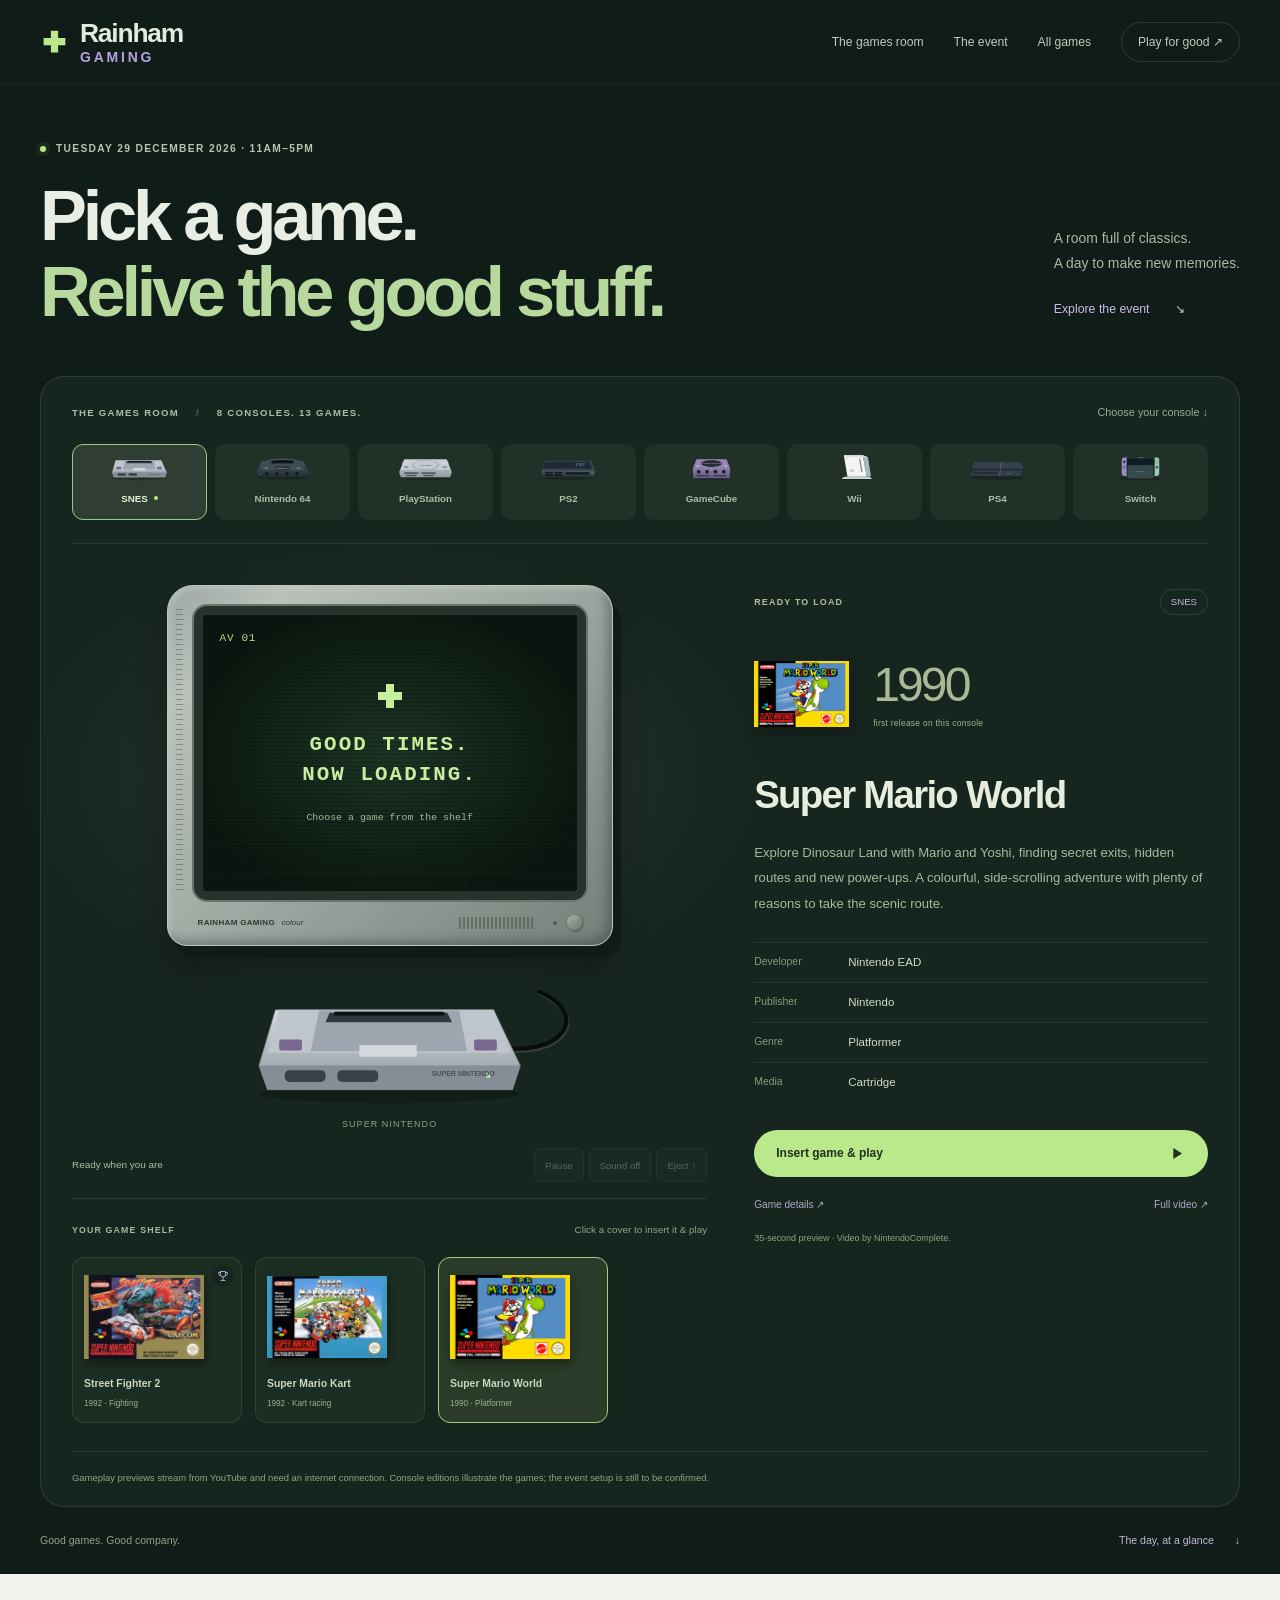
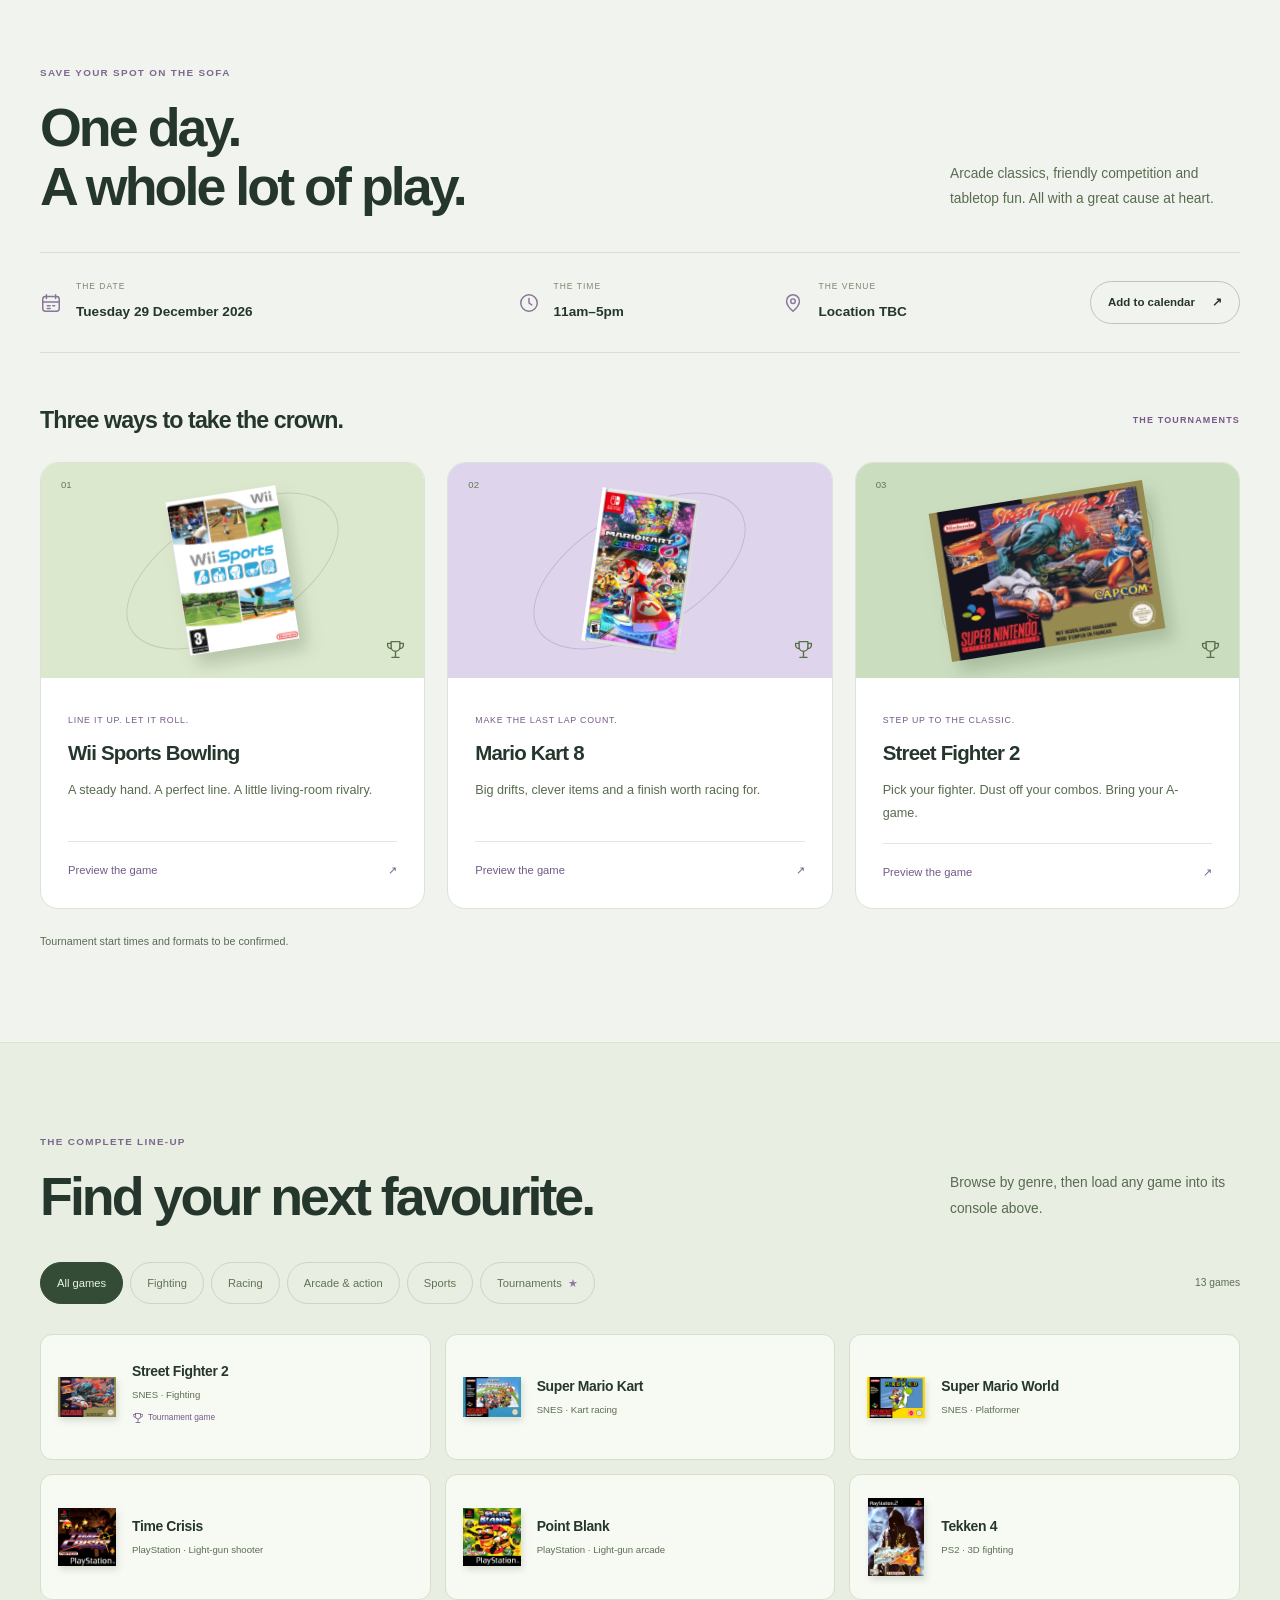
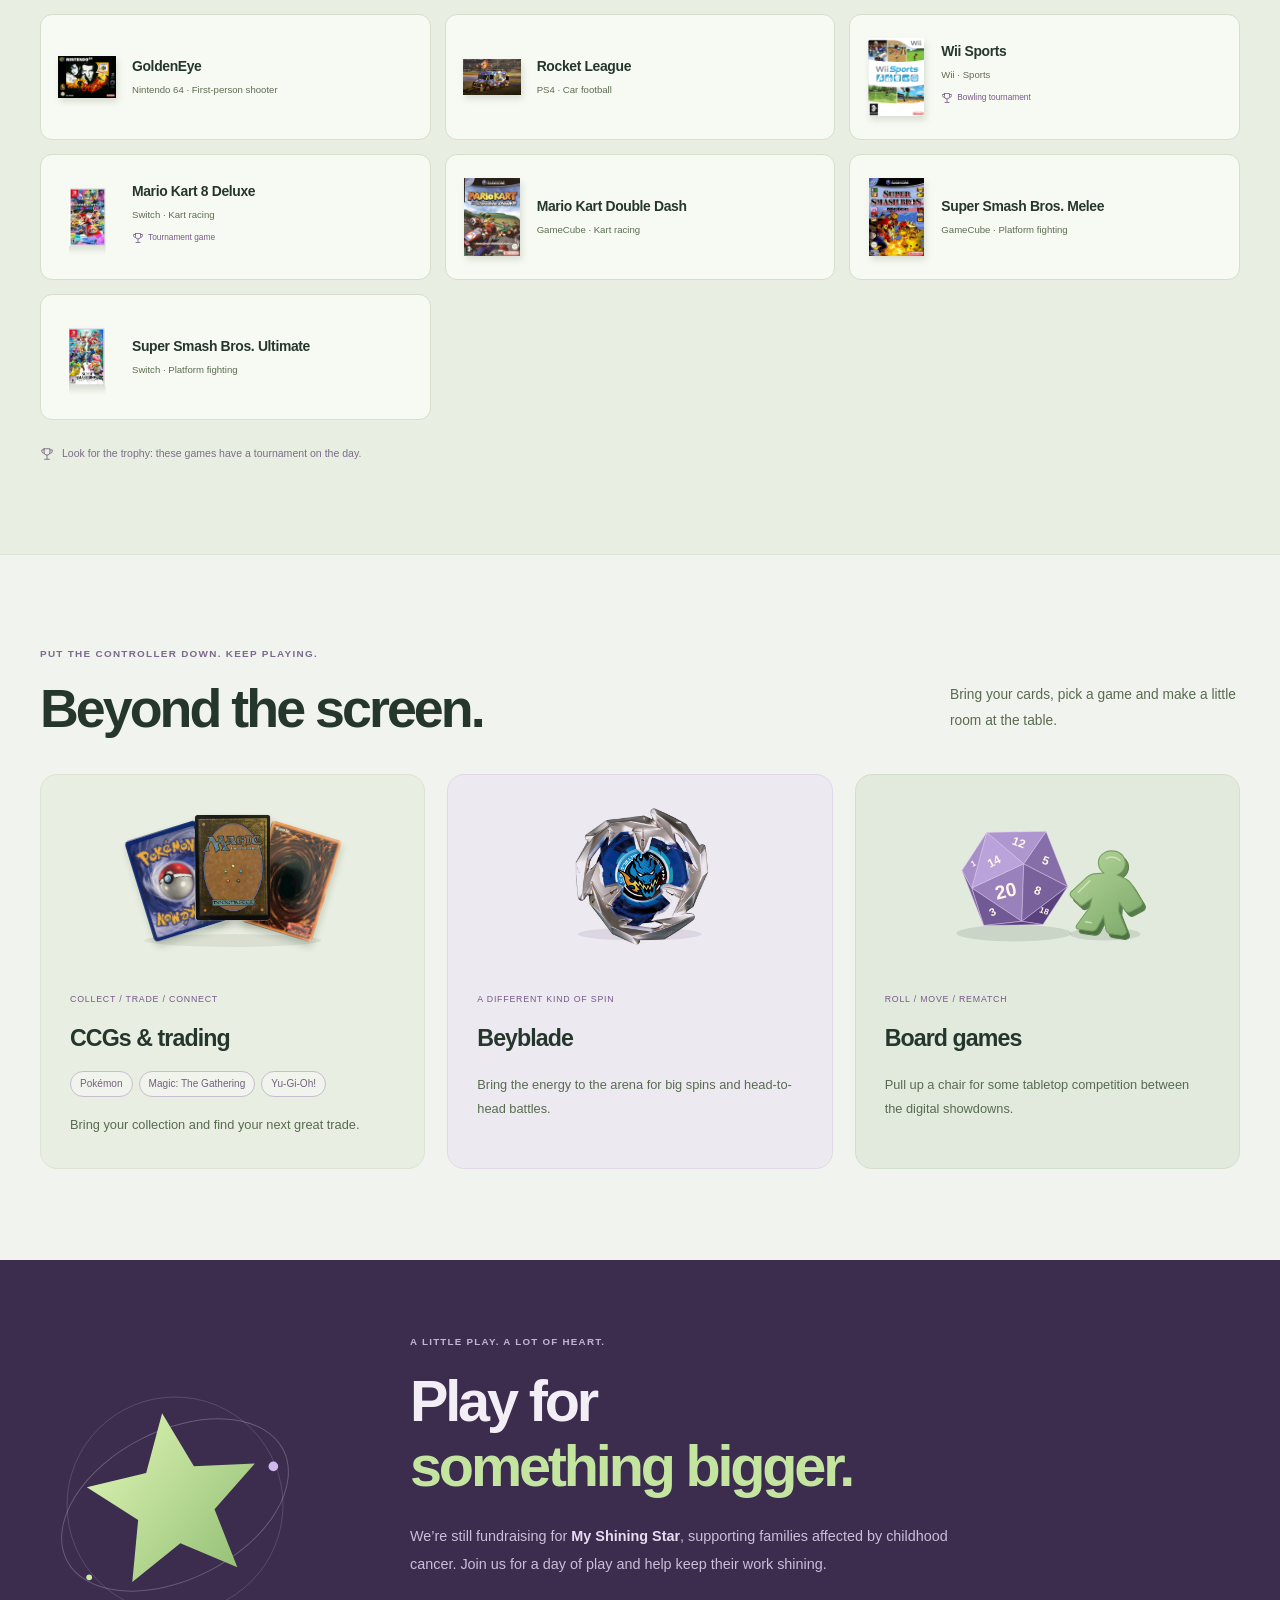
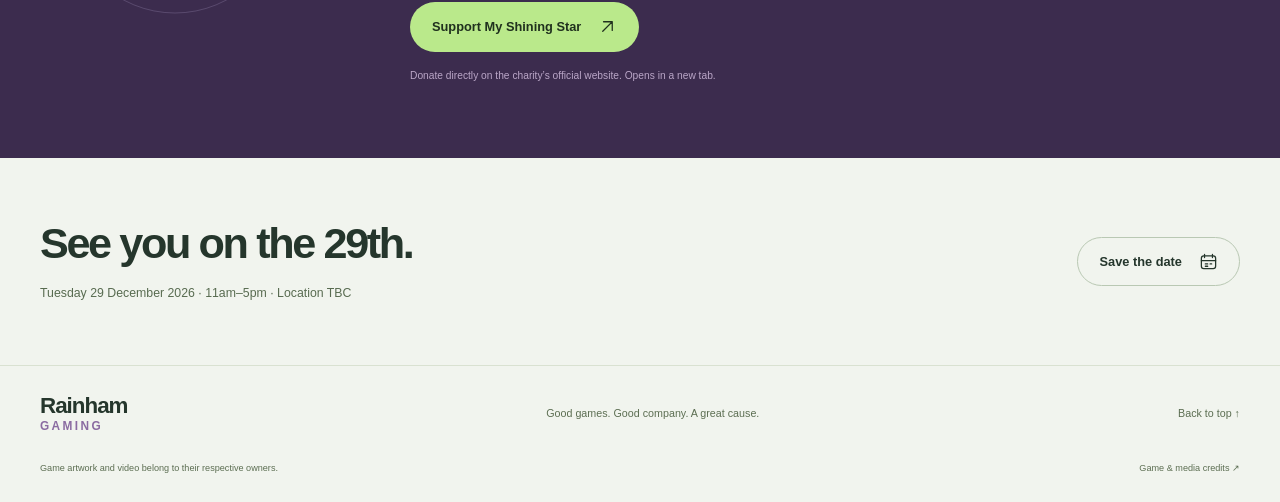
==== commit ef4a6adb: "Add files via upload" ====
--- a/index.html
+++ b/index.html
@@ -1,417 +1,101 @@
-<!doctype html>
-<html lang="en-GB">
-
-<head>
-  <meta charset="utf-8">
-  <meta name="viewport" content="width=device-width,initial-scale=1">
-  <meta name="theme-color" content="#101c18">
-  <meta name="referrer" content="strict-origin-when-cross-origin">
-  <title>Rainham Gaming! — 29 December 2026 · 11am–5pm</title>
-  <meta name="description"
-    content="Choose a console. Load a game. Explore 13 games, three tournaments, trading cards and tabletop fun on Tuesday 29 December 2026, 11am–5pm. Location TBC. Fundraising for My Shining Star.">
-  <meta property="og:title" content="Rainham Gaming! — 29 December 2026">
-  <meta property="og:type" content="website">
-  <meta property="og:description" content="Three tournaments. Thirteen games. One great cause. 11am–5pm, location TBC.">
-  <link rel="icon"
-    href="data:image/svg+xml,%3Csvg xmlns='http://www.w3.org/2000/svg' viewBox='0 0 32 32'%3E%3Crect width='32' height='32' rx='9' fill='%23101c18'/%3E%3Cpath d='M13 6h6v7h7v6h-7v7h-6v-7H6v-6h7z' fill='%23b9eb88'/%3E%3C/svg%3E">
-  <link rel="stylesheet" href="styles.css">
-  <script defer src="data.js"></script>
-  <script defer src="consoles.js"></script>
-  <script defer src="app.js"></script>
-</head>
-
-<body id="top">
-  <a class="skip" href="#main">Skip to content</a>
-  <svg class="symbol-library" xmlns="http://www.w3.org/2000/svg" aria-hidden="true" width="0" height="0">
-    <defs>
-      <symbol id="arrow" viewBox="0 0 24 24">
-        <path d="M5 12h14m-6-6 6 6-6 6" />
-      </symbol>
-      <symbol id="external" viewBox="0 0 24 24">
-        <path d="m6 18 12-12M7 6h11v11" />
-      </symbol>
-      <symbol id="trophy" viewBox="0 0 24 24">
-        <path d="M7 3h10v6a5 5 0 0 1-10 0V3Zm0 2H3v2a4 4 0 0 0 4 4m10-6h4v2a4 4 0 0 1-4 4m-5 3v6m-4 1h8" />
-      </symbol>
-      <symbol id="calendar" viewBox="0 0 24 24">
-        <rect x="3" y="5" width="18" height="16" rx="3" />
-        <path d="M7 3v4m10-4v4M3 11h18m-13 4h3m3 0h2m-8 3h3" />
-      </symbol>
-      <symbol id="pin" viewBox="0 0 24 24">
-        <path d="M19 10c0 5-7 11-7 11S5 15 5 10a7 7 0 1 1 14 0Z" />
-        <circle cx="12" cy="10" r="2.5" />
-      </symbol>
-      <symbol id="clock" viewBox="0 0 24 24">
-        <circle cx="12" cy="12" r="9" />
-        <path d="M12 7v5l3 2" />
-      </symbol>
-      <symbol id="play" viewBox="0 0 24 24">
-        <path d="m8 5 11 7-11 7Z" fill="currentColor" stroke="none" />
-      </symbol>
-      <symbol id="plus" viewBox="0 0 24 24">
-        <path d="M9 3h6v6h6v6h-6v6H9v-6H3V9h6Z" fill="currentColor" stroke="none" />
-      </symbol>
-    </defs>
-  </svg>
-  <header class="header">
-    <div class="wrap topbar"><a class="brand" href="#top"><svg class="icon brand-mark" aria-hidden="true">
-          <use href="#plus" />
-        </svg>Rainham<span>Gaming.</span></a>
-      <nav aria-label="Main navigation"><a href="#games-room">The games room</a><a href="#event">The event</a><a
-          href="#games" class="optional-nav">All games</a><a class="nav-donate" href="#fundraising">Play for good <span
-            aria-hidden="true">↗</span></a></nav>
-    </div>
-  </header>
-  <main id="main">
-    <section class="games-room" id="games-room" aria-labelledby="hero-title">
-      <div class="wrap hero-intro">
-        <div>
-          <p class="eyebrow"><span class="live-dot" aria-hidden="true"></span>Tuesday 29 December 2026 · 11am–5pm</p>
-          <h1 id="hero-title">Pick a game.<br><span>Relive the good stuff.</span></h1>
-        </div>
-        <div class="hero-aside">
-          <p>A room full of classics.<br>A day to make new memories.</p><a href="#event">Explore the event <span
-              aria-hidden="true">↘</span></a>
-        </div>
-      </div>
-      <div class="wrap arcade" id="arcade">
-        <div class="arcade-heading">
-          <p class="eyebrow">The games room <span class="tiny-divider">/</span> 8 consoles. 13 games.</p><span
-            class="room-hint">Choose your console ↓</span>
-        </div>
-        <div class="console-nav" id="console-nav" role="group" aria-label="Choose a console"></div>
-        <div class="station-layout">
-          <div class="station-left">
-            <div class="setup" id="setup">
-              <div class="room-glow" aria-hidden="true"></div>
-              <div class="crt">
-                <div class="crt-screen" id="crt-screen">
-                  <div class="screen-home" id="screen-home">
-                    <div class="screen-grid" aria-hidden="true"></div><span class="screen-channel">AV 01</span><svg
-                      class="screen-mark" viewBox="0 0 24 24" aria-hidden="true">
-                      <use href="#plus" />
-                    </svg>
-                    <p>GOOD TIMES.<br>NOW LOADING.</p><small>Choose a game from the shelf</small>
-                  </div>
-                  <div class="screen-loading" id="screen-loading" hidden><span class="screen-channel">AV 01</span><span
-                      class="loading-ring" aria-hidden="true"></span>
-                    <p id="loading-label">Loading game…</p>
-                  </div>
-                  <div class="video-layer" id="video-layer" hidden></div>
-                  <div class="screen-error" id="screen-error" hidden><svg class="icon" aria-hidden="true">
-                      <use href="#play" />
-                    </svg>
-                    <p id="error-message">This preview couldn’t load.</p><a id="screen-watch"
-                      href="https://www.youtube.com/" target="_blank" rel="noopener noreferrer">Watch on YouTube
-                      ↗</a><button id="retry-video" type="button">Try again</button>
-                  </div>
-                </div>
-                <div class="crt-chin"><span class="monitor-brand">Rainham Gaming <b>colour</b></span>
-                  <div class="monitor-speaker" aria-hidden="true"></div><span class="power-light" id="power-light"
-                    aria-hidden="true"></span><span class="power-knob" aria-hidden="true"></span>
-                </div>
-              </div>
-              <svg class="console-wire" viewBox="0 0 600 120" aria-hidden="true">
-                <path d="M480 2c65 30 22 80-49 66S248 16 264 115" />
-              </svg>
-              <div class="console-bay" id="console-bay">
-                <div id="console-model"></div><span class="slot-target" id="slot-target" aria-hidden="true"></span>
-              </div>
-              <span class="station-name" id="station-name">Super Nintendo</span>
-            </div>
-            <div class="player-controls" aria-label="Preview controls"><span class="playback-status"
-                id="playback-status" role="status" aria-live="polite">Ready when you are</span>
-              <div><button type="button" id="play-toggle" disabled>Pause</button><button type="button" id="sound-toggle"
-                  aria-pressed="false" disabled>Sound off</button><button type="button" id="eject" disabled>Eject
-                  ↑</button></div>
-            </div>
-            <div class="shelf-heading">
-              <p class="eyebrow">Your game shelf</p><span id="shelf-hint">Click a cover to insert it &amp; play</span>
-            </div>
-            <div class="game-shelf" id="game-shelf" role="group" aria-label="Choose a game to load"></div>
-          </div>
-          <aside class="game-info" id="game-info" aria-labelledby="game-title">
-            <div class="info-kicker"><span class="eyebrow" id="game-state">Ready to load</span><span class="edition-tag"
-                id="game-console">SNES</span></div>
-            <div class="info-art"><img id="info-cover" src="assets/covers/super-mario-world.png"
-                alt="Super Mario World box art">
-              <div><span class="big-year" id="game-year">1990</span><span class="year-label">first release on this
-                  console</span></div>
-            </div>
-            <h2 id="game-title">Super Mario World</h2>
-            <p class="featured-badge" id="game-tournament" hidden><svg class="icon" aria-hidden="true">
-                <use href="#trophy" />
-              </svg><span></span></p>
-            <p class="synopsis" id="game-synopsis"></p>
-            <dl class="game-facts">
-              <div>
-                <dt>Developer</dt>
-                <dd id="game-developer">Nintendo EAD</dd>
-              </div>
-              <div>
-                <dt>Publisher</dt>
-                <dd id="game-publisher">Nintendo</dd>
-              </div>
-              <div>
-                <dt>Genre</dt>
-                <dd id="game-genre">Platformer</dd>
-              </div>
-              <div>
-                <dt>Media</dt>
-                <dd id="game-media">Cartridge</dd>
-              </div>
-            </dl>
-            <button class="button insert-button" id="insert-game" type="button"><span>Insert game &amp; play</span><svg
-                class="icon" aria-hidden="true">
-                <use href="#play" />
-              </svg></button>
-            <div class="source-links"><a id="game-source" href="https://en.wikipedia.org/wiki/Super_Mario_World"
-                target="_blank" rel="noopener noreferrer">Game details ↗</a><a id="video-source"
-                href="https://www.youtube.com/watch?v=uy8fUNX0dHo" target="_blank" rel="noopener noreferrer">Full video
-                ↗</a></div>
-            <p class="video-credit" id="video-credit"></p>
-          </aside>
-        </div>
-        <p class="room-note">Gameplay previews stream from YouTube and need an internet connection. Console editions
-          illustrate the games; the event setup is still to be confirmed.</p>
-      </div>
-      <noscript>
-        <div class="wrap no-script">The interactive games room needs JavaScript. You can still explore all the event
-          details below.</div>
-      </noscript>
-      <div class="room-bottom wrap"><span>Good games. Good company.</span><a href="#event">The day, at a glance <span
-            aria-hidden="true">↓</span></a></div>
-    </section>
-    <section class="event-section section" id="event" aria-labelledby="event-title">
-      <div class="wrap">
-        <div class="section-heading">
-          <div>
-            <p class="eyebrow">Save your spot on the sofa</p>
-            <h2 id="event-title">One day.<br>A whole lot of play.</h2>
-          </div>
-          <p class="section-aside">Arcade classics, friendly competition and tabletop fun. All with a great cause at
-            heart.</p>
-        </div>
-        <div class="event-details">
-          <div><svg class="icon" aria-hidden="true">
-              <use href="#calendar" />
-            </svg>
-            <p><span>The date</span><strong><time datetime="2026-12-29">Tuesday 29 December 2026</time></strong></p>
-          </div>
-          <div><svg class="icon" aria-hidden="true">
-              <use href="#clock" />
-            </svg>
-            <p><span>The time</span><strong><time datetime="11:00">11am</time>–<time
-                  datetime="17:00">5pm</time></strong></p>
-          </div>
-          <div><svg class="icon" aria-hidden="true">
-              <use href="#pin" />
-            </svg>
-            <p><span>The venue</span><strong>Location TBC</strong></p>
-          </div><a class="button button-outline" href="game-on-29-december.ics" download>Add to calendar <span
-              aria-hidden="true">↗</span></a>
-        </div>
-        <div class="tournament-heading">
-          <h3>Three ways to take the crown.</h3><span class="eyebrow">The tournaments</span>
-        </div>
-        <div class="tournament-grid">
-          <article class="tournament-card">
-            <div class="tournament-art art-bowling"><span class="event-number">01</span>
-              <div class="art-orbit"></div><img src="assets/covers/wii-sports.png" alt="Wii Sports box art"
-                loading="lazy"><svg class="icon" aria-hidden="true">
-                <use href="#trophy" />
-              </svg>
-            </div>
-            <div class="tournament-body"><span class="mini-label">Line it up. Let it roll.</span>
-              <h4>Wii Sports Bowling</h4>
-              <p>A steady hand. A perfect line. A little living-room rivalry.</p><button class="load-link" type="button"
-                data-load="wii-sports">Preview the game <span aria-hidden="true">↗</span></button>
-            </div>
-          </article>
-          <article class="tournament-card">
-            <div class="tournament-art art-racing"><span class="event-number">02</span>
-              <div class="art-orbit"></div><img src="assets/covers/mario-kart-8.png" alt="Mario Kart 8 Deluxe box art"
-                loading="lazy"><svg class="icon" aria-hidden="true">
-                <use href="#trophy" />
-              </svg>
-            </div>
-            <div class="tournament-body"><span class="mini-label">Make the last lap count.</span>
-              <h4>Mario Kart 8</h4>
-              <p>Big drifts, clever items and a finish worth racing for.</p><button class="load-link" type="button"
-                data-load="mario-kart-8">Preview the game <span aria-hidden="true">↗</span></button>
-            </div>
-          </article>
-          <article class="tournament-card">
-            <div class="tournament-art art-fighting"><span class="event-number">03</span>
-              <div class="art-orbit"></div><img src="assets/covers/street-fighter-2.png" alt="Street Fighter 2 box art"
-                loading="lazy"><svg class="icon" aria-hidden="true">
-                <use href="#trophy" />
-              </svg>
-            </div>
-            <div class="tournament-body"><span class="mini-label">Step up to the classic.</span>
-              <h4>Street Fighter 2</h4>
-              <p>Pick your fighter. Dust off your combos. Bring your A-game.</p><button class="load-link" type="button"
-                data-load="street-fighter-2">Preview the game <span aria-hidden="true">↗</span></button>
-            </div>
-          </article>
-        </div>
-        <p class="small-note">Tournament start times and formats to be confirmed.</p>
-      </div>
-    </section>
-    <section class="section catalogue" id="games" aria-labelledby="games-title">
-      <div class="wrap">
-        <div class="section-heading">
-          <div>
-            <p class="eyebrow">The complete line-up</p>
-            <h2 id="games-title">Find your next favourite.</h2>
-          </div>
-          <p class="section-aside">Browse by genre, then load any game into its console above.</p>
-        </div>
-        <div class="filter-bar">
-          <div class="filters" id="filters" role="group" aria-label="Filter the games"><button type="button"
-              data-filter="all" aria-pressed="true">All games</button><button type="button" data-filter="fighting"
-              aria-pressed="false">Fighting</button><button type="button" data-filter="racing"
-              aria-pressed="false">Racing</button><button type="button" data-filter="arcade" aria-pressed="false">Arcade
-              &amp; action</button><button type="button" data-filter="sports"
-              aria-pressed="false">Sports</button><button type="button" data-filter="tournaments"
-              aria-pressed="false">Tournaments <span aria-hidden="true">★</span></button></div>
-          <p id="game-count" aria-live="polite">13 games</p>
-        </div>
-        <ul class="catalogue-grid" id="catalogue-grid"></ul>
-        <p class="catalogue-legend"><svg class="icon" aria-hidden="true">
-            <use href="#trophy" />
-          </svg>Look for the trophy: these games have a tournament on the day.</p>
-        <noscript>
-          <p>Street Fighter 2 · Super Mario Kart · Super Mario World · Time Crisis · Point Blank · Tekken 4 · GoldenEye
-            · Rocket League · Wii Sports · Mario Kart 8 Deluxe · Mario Kart Double Dash · Super Smash Bros. Melee ·
-            Super Smash Bros. Ultimate</p>
-        </noscript>
-      </div>
-    </section>
-    <section class="section extras" id="extras" aria-labelledby="extras-title">
-      <div class="wrap">
-        <div class="section-heading">
-          <div>
-            <p class="eyebrow">Put the controller down. Keep playing.</p>
-            <h2 id="extras-title">Beyond the screen.</h2>
-          </div>
-          <p class="section-aside">Bring your cards, pick a game and make a little room at the table.</p>
-        </div>
-        <div class="extras-grid">
-          <article class="extra-card"><svg class="extra-art" viewBox="0 0 280 160" aria-hidden="true">
-              <defs>
-                <linearGradient id="card-gradient" x2="1" y2="1">
-                  <stop stop-color="#d8caf1" />
-                  <stop offset="1" stop-color="#8a6faa" />
-                </linearGradient>
-              </defs>
-              <ellipse cx="143" cy="141" rx="83" ry="9" fill="#20382b" opacity=".08" />
-              <g transform="rotate(-15 106 77)">
-                <rect x="65" y="14" width="83" height="119" rx="9" fill="#bacdbb" stroke="#8da98f" />
-                <rect x="74" y="24" width="65" height="79" rx="5" fill="#dce9d6" />
-                <path d="m106 40 8 19 21 2-16 14 5 21-18-11-18 11 5-21-16-14 21-2Z" fill="#93b67e" />
-              </g>
-              <g transform="rotate(12 173 83)">
-                <rect x="134" y="23" width="83" height="119" rx="9" fill="url(#card-gradient)" stroke="#9983af" />
-                <rect x="143" y="33" width="65" height="79" rx="5" fill="#c7b4df" />
-                <path d="m175 44 20 29-20 29-20-29Z" fill="#f0e8fa" />
-                <path d="M146 123h48m-48 8h30" stroke="#6d5889" stroke-width="2" />
-              </g>
-            </svg><span class="mini-label">Collect / trade / connect</span>
-            <h3>TCGs &amp; trading</h3>
-            <div class="tcg-tags"><span>Pokémon</span><span>Magic: The Gathering</span></div>
-            <p>Bring your collection and find your next great trade.</p>
-          </article>
-          <article class="extra-card"><svg class="extra-art" viewBox="0 0 280 160" aria-hidden="true">
-              <defs>
-                <linearGradient id="top-gradient" x2="0" y2="1">
-                  <stop stop-color="#c2b5e0" />
-                  <stop offset="1" stop-color="#705995" />
-                </linearGradient>
-              </defs>
-              <ellipse cx="140" cy="127" rx="87" ry="17" fill="none" stroke="#b0c4ad" transform="rotate(-10 140 127)" />
-              <ellipse cx="140" cy="127" rx="65" ry="10" fill="#183c26" opacity=".1" />
-              <g transform="rotate(-10 140 76)">
-                <path d="m111 104 29 38 29-38" fill="#7d649b" />
-                <path d="m76 75 25 37h78l25-37Z" fill="url(#top-gradient)" />
-                <path d="m140 17 23 11 25 2 11 20 15 19-12 21-21 12-24 1-17 12-22-12-24-1-17-17-12-16 17-23 7-18 25-2Z"
-                  fill="#b8d5a8" stroke="#8daa7d" />
-                <ellipse cx="140" cy="65" rx="37" ry="27" fill="#8b77aa" />
-                <ellipse cx="140" cy="65" rx="25" ry="18" fill="#d9cdef" />
-                <path d="m141 46 9 16 18 3-16 11-5 17-12-14-18-2 14-13Z" fill="#f0f4dc" />
-              </g>
-            </svg><span class="mini-label">A different kind of spin</span>
-            <h3>Beyblade</h3>
-            <p>Bring the energy to the arena for big spins and head-to-head battles.</p>
-          </article>
-          <article class="extra-card"><svg class="extra-art" viewBox="0 0 280 160" aria-hidden="true">
-              <ellipse cx="147" cy="141" rx="89" ry="9" fill="#21322b" opacity=".08" />
-              <g transform="rotate(-12 111 91)">
-                <rect x="64" y="51" width="86" height="86" rx="18" fill="#d7c9e7" stroke="#a99abd" />
-                <g fill="#7c6595">
-                  <circle cx="86" cy="73" r="6" />
-                  <circle cx="128" cy="73" r="6" />
-                  <circle cx="107" cy="94" r="6" />
-                  <circle cx="86" cy="115" r="6" />
-                  <circle cx="128" cy="115" r="6" />
-                </g>
-              </g>
-              <path d="M177 70c-21-8-22-37-3-46 19-10 41 10 31 28-4 9-10 15-15 18l19 57h-51Z" fill="#92b892"
-                stroke="#729773" />
-              <ellipse cx="184" cy="129" rx="34" ry="9" fill="#bdd6b0" stroke="#8bb38a" />
-            </svg><span class="mini-label">Roll / move / rematch</span>
-            <h3>Board games</h3>
-            <p>Pull up a chair for some tabletop competition between the digital showdowns.</p>
-          </article>
-        </div>
-      </div>
-    </section>
-    <section class="fundraising" id="fundraising" aria-labelledby="fundraising-title">
-      <div class="wrap charity-inner">
-        <div class="charity-art" aria-hidden="true"><svg viewBox="0 0 280 280">
-            <defs>
-              <linearGradient id="charity-star" x2="1" y2="1">
-                <stop stop-color="#e3f8b8" />
-                <stop offset="1" stop-color="#8fbc71" />
-              </linearGradient>
-            </defs>
-            <circle cx="140" cy="140" r="112" fill="none" stroke="#cab9e7" stroke-opacity=".22" />
-            <ellipse cx="140" cy="140" rx="126" ry="77" fill="none" stroke="#d4c7e9" stroke-opacity=".3"
-              transform="rotate(-27 140 140)" />
-            <path d="m140 44 25 59 63 6-48 41 15 63-55-33-55 33 15-63-48-41 63-6Z" fill="url(#charity-star)"
-              transform="rotate(-8 140 140)" />
-            <circle cx="242" cy="100" r="5" fill="#d0b8ed" />
-            <circle cx="51" cy="215" r="3" fill="#c9eca3" />
-          </svg></div>
-        <div>
-          <p class="eyebrow">A little play. A lot of heart.</p>
-          <h2 id="fundraising-title">Play for<br><span>something bigger.</span></h2>
-          <p>We’re still fundraising for <strong>My Shining Star</strong>, supporting families affected by childhood
-            cancer. Join us for a day of play and help keep their work shining.</p><a class="button"
-            href="https://myshiningstar.co.uk/make-a-donation/" target="_blank" rel="noopener noreferrer">Support My
-            Shining Star <svg class="icon" aria-hidden="true">
-              <use href="#external" />
-            </svg></a><small>Donate directly on the charity’s official website. Opens in a new tab.</small>
-        </div>
-      </div>
-    </section>
-    <div class="wrap last-call">
-      <div>
-        <h2>See you on the 29th.</h2>
-        <p>Tuesday 29 December 2026 · 11am–5pm · Location TBC</p>
-      </div><a class="button button-outline" href="game-on-29-december.ics" download>Save the date <svg class="icon"
-          aria-hidden="true">
-          <use href="#calendar" />
-        </svg></a>
-    </div>
-  </main>
-  <footer>
-    <div class="wrap footer-main"><a class="brand" href="#top">game<span>on.</span></a>
-      <p>Good games. Good company. A great cause.</p><a href="#top">Back to top ↑</a>
-    </div>
-    <div class="wrap footer-small"><span>Game artwork and video belong to their respective owners.</span><a
-        href="credits.html">Game &amp; media credits ↗</a></div>
-  </footer>
-</body>
-
-</html>+<!doctype html>
+<html lang="en-GB">
+<head>
+  <meta charset="utf-8"><meta name="viewport" content="width=device-width,initial-scale=1">
+  <meta name="theme-color" content="#101c18"><meta name="referrer" content="strict-origin-when-cross-origin">
+  <title>Rainham Gaming — 29 December 2026 · 11am–5pm</title>
+  <meta name="description" content="Rainham Gaming. Choose a console. Load a game. Explore 13 games, three tournaments, trading cards and tabletop fun on Tuesday 29 December 2026, 11am–5pm. Location TBC. Fundraising for My Shining Star.">
+  <meta property="og:title" content="Rainham Gaming — 29 December 2026"><meta property="og:type" content="website"><meta property="og:description" content="Three tournaments. Thirteen games. One great cause. 11am–5pm, location TBC.">
+  <link rel="icon" href="data:image/svg+xml,%3Csvg xmlns='http://www.w3.org/2000/svg' viewBox='0 0 32 32'%3E%3Crect width='32' height='32' rx='9' fill='%23101c18'/%3E%3Cpath d='M13 6h6v7h7v6h-7v7h-6v-7H6v-6h7z' fill='%23b9eb88'/%3E%3C/svg%3E">
+  <link rel="stylesheet" href="styles.css">
+  <script defer src="data.js"></script><script defer src="consoles.js"></script><script defer src="app.js"></script>
+</head>
+<body id="top">
+  <a class="skip" href="#main">Skip to content</a>
+  <svg class="symbol-library" xmlns="http://www.w3.org/2000/svg" aria-hidden="true" width="0" height="0"><defs>
+    <symbol id="arrow" viewBox="0 0 24 24"><path d="M5 12h14m-6-6 6 6-6 6"/></symbol>
+    <symbol id="external" viewBox="0 0 24 24"><path d="m6 18 12-12M7 6h11v11"/></symbol>
+    <symbol id="trophy" viewBox="0 0 24 24"><path d="M7 3h10v6a5 5 0 0 1-10 0V3Zm0 2H3v2a4 4 0 0 0 4 4m10-6h4v2a4 4 0 0 1-4 4m-5 3v6m-4 1h8"/></symbol>
+    <symbol id="calendar" viewBox="0 0 24 24"><rect x="3" y="5" width="18" height="16" rx="3"/><path d="M7 3v4m10-4v4M3 11h18m-13 4h3m3 0h2m-8 3h3"/></symbol>
+    <symbol id="pin" viewBox="0 0 24 24"><path d="M19 10c0 5-7 11-7 11S5 15 5 10a7 7 0 1 1 14 0Z"/><circle cx="12" cy="10" r="2.5"/></symbol>
+    <symbol id="clock" viewBox="0 0 24 24"><circle cx="12" cy="12" r="9"/><path d="M12 7v5l3 2"/></symbol>
+    <symbol id="play" viewBox="0 0 24 24"><path d="m8 5 11 7-11 7Z" fill="currentColor" stroke="none"/></symbol>
+    <symbol id="plus" viewBox="0 0 24 24"><path d="M9 3h6v6h6v6h-6v6H9v-6H3V9h6Z" fill="currentColor" stroke="none"/></symbol>
+  </defs></svg>
+  <header class="header"><div class="wrap topbar"><a aria-label="Rainham Gaming" class="brand" href="#top"><svg class="icon brand-mark" aria-hidden="true"><use href="#plus"/></svg><span class="brand-name">Rainham<span>Gaming</span></span></a><nav aria-label="Main navigation"><a href="#games-room">The games room</a><a href="#event">The event</a><a href="#games" class="optional-nav">All games</a><a class="nav-donate" href="#fundraising">Play for good <span aria-hidden="true">↗</span></a></nav></div></header>
+  <main id="main">
+    <section class="games-room" id="games-room" aria-labelledby="hero-title">
+      <div class="wrap hero-intro"><div><p class="eyebrow"><span class="live-dot" aria-hidden="true"></span>Tuesday 29 December 2026 · 11am–5pm</p><h1 id="hero-title">Pick a game.<br><span>Relive the good stuff.</span></h1></div><div class="hero-aside"><p>A room full of classics.<br>A day to make new memories.</p><a href="#event">Explore the event <span aria-hidden="true">↘</span></a></div></div>
+      <div class="wrap arcade" id="arcade">
+        <div class="arcade-heading"><p class="eyebrow">The games room <span class="tiny-divider">/</span> 8 consoles. 13 games.</p><span class="room-hint">Choose your console ↓</span></div>
+        <div class="console-nav" id="console-nav" role="group" aria-label="Choose a console"></div>
+        <div class="station-layout">
+          <div class="station-left">
+            <div class="setup" id="setup">
+              <div class="room-glow" aria-hidden="true"></div>
+              <div class="crt">
+                <div class="crt-screen" id="crt-screen">
+                  <div class="screen-home" id="screen-home"><div class="screen-grid" aria-hidden="true"></div><span class="screen-channel">AV 01</span><svg class="screen-mark" viewBox="0 0 24 24" aria-hidden="true"><use href="#plus"/></svg><p>GOOD TIMES.<br>NOW LOADING.</p><small>Choose a game from the shelf</small></div>
+                  <div class="screen-loading" id="screen-loading" hidden><span class="screen-channel">AV 01</span><span class="loading-ring" aria-hidden="true"></span><p id="loading-label">Loading game…</p></div>
+                  <div class="video-layer" id="video-layer" hidden></div>
+                  <div class="screen-error" id="screen-error" hidden><svg class="icon" aria-hidden="true"><use href="#play"/></svg><p id="error-message">This preview couldn’t load.</p><a id="screen-watch" href="https://www.youtube.com/" target="_blank" rel="noopener noreferrer">Watch on YouTube ↗</a><button id="retry-video" type="button">Try again</button></div>
+                </div>
+                <div class="crt-chin"><span class="monitor-brand">RAINHAM GAMING <b>colour</b></span><div class="monitor-speaker" aria-hidden="true"></div><span class="power-light" id="power-light" aria-hidden="true"></span><span class="power-knob" aria-hidden="true"></span></div>
+              </div>
+              <svg class="console-wire" viewBox="0 0 600 120" aria-hidden="true"><path d="M480 2c65 30 22 80-49 66S248 16 264 115"/></svg>
+              <div class="console-bay" id="console-bay"><div id="console-model"></div><span class="slot-target" id="slot-target" aria-hidden="true"></span></div>
+              <span class="station-name" id="station-name">Super Nintendo</span>
+            </div>
+            <div class="player-controls" aria-label="Preview controls"><span class="playback-status" id="playback-status" role="status" aria-live="polite">Ready when you are</span><div><button type="button" id="play-toggle" disabled>Pause</button><button type="button" id="sound-toggle" aria-pressed="false" disabled>Sound off</button><button type="button" id="eject" disabled>Eject ↑</button></div></div>
+            <div class="shelf-heading"><p class="eyebrow">Your game shelf</p><span id="shelf-hint">Click a cover to insert it &amp; play</span></div>
+            <div class="game-shelf" id="game-shelf" role="group" aria-label="Choose a game to load"></div>
+          </div>
+          <aside class="game-info" id="game-info" aria-labelledby="game-title">
+            <div class="info-kicker"><span class="eyebrow" id="game-state">Ready to load</span><span class="edition-tag" id="game-console">SNES</span></div>
+            <div class="info-art"><img id="info-cover" src="assets/covers/super-mario-world.png" alt="Super Mario World box art"><div><span class="big-year" id="game-year">1990</span><span class="year-label">first release on this console</span></div></div>
+            <h2 id="game-title">Super Mario World</h2>
+            <p class="featured-badge" id="game-tournament" hidden><svg class="icon" aria-hidden="true"><use href="#trophy"/></svg><span></span></p>
+            <p class="synopsis" id="game-synopsis"></p>
+            <dl class="game-facts"><div><dt>Developer</dt><dd id="game-developer">Nintendo EAD</dd></div><div><dt>Publisher</dt><dd id="game-publisher">Nintendo</dd></div><div><dt>Genre</dt><dd id="game-genre">Platformer</dd></div><div><dt>Media</dt><dd id="game-media">Cartridge</dd></div></dl>
+            <button class="button insert-button" id="insert-game" type="button"><span>Insert game &amp; play</span><svg class="icon" aria-hidden="true"><use href="#play"/></svg></button>
+            <div class="source-links"><a id="game-source" href="https://en.wikipedia.org/wiki/Super_Mario_World" target="_blank" rel="noopener noreferrer">Game details ↗</a><a id="video-source" href="https://www.youtube.com/watch?v=uy8fUNX0dHo" target="_blank" rel="noopener noreferrer">Full video ↗</a></div>
+            <p class="video-credit" id="video-credit"></p>
+          </aside>
+        </div>
+        <p class="room-note">Gameplay previews stream from YouTube and need an internet connection. Console editions illustrate the games; the event setup is still to be confirmed.</p>
+      </div>
+      <noscript><div class="wrap no-script">The interactive games room needs JavaScript. You can still explore all the event details below.</div></noscript>
+      <div class="room-bottom wrap"><span>Good games. Good company.</span><a href="#event">The day, at a glance <span aria-hidden="true">↓</span></a></div>
+    </section>
+    <section class="event-section section" id="event" aria-labelledby="event-title"><div class="wrap">
+      <div class="section-heading"><div><p class="eyebrow">Save your spot on the sofa</p><h2 id="event-title">One day.<br>A whole lot of play.</h2></div><p class="section-aside">Arcade classics, friendly competition and tabletop fun. All with a great cause at heart.</p></div>
+      <div class="event-details"><div><svg class="icon" aria-hidden="true"><use href="#calendar"/></svg><p><span>The date</span><strong><time datetime="2026-12-29">Tuesday 29 December 2026</time></strong></p></div><div><svg class="icon" aria-hidden="true"><use href="#clock"/></svg><p><span>The time</span><strong><time datetime="11:00">11am</time>–<time datetime="17:00">5pm</time></strong></p></div><div><svg class="icon" aria-hidden="true"><use href="#pin"/></svg><p><span>The venue</span><strong>Location TBC</strong></p></div><a class="button button-outline" href="rainham-gaming-29-december.ics" download>Add to calendar <span aria-hidden="true">↗</span></a></div>
+      <div class="tournament-heading"><h3>Three ways to take the crown.</h3><span class="eyebrow">The tournaments</span></div>
+      <div class="tournament-grid">
+        <article class="tournament-card"><div class="tournament-art art-bowling"><span class="event-number">01</span><div class="art-orbit"></div><img src="assets/covers/wii-sports.png" alt="Wii Sports box art" loading="lazy"><svg class="icon" aria-hidden="true"><use href="#trophy"/></svg></div><div class="tournament-body"><span class="mini-label">Line it up. Let it roll.</span><h4>Wii Sports Bowling</h4><p>A steady hand. A perfect line. A little living-room rivalry.</p><button class="load-link" type="button" data-load="wii-sports">Preview the game <span aria-hidden="true">↗</span></button></div></article>
+        <article class="tournament-card"><div class="tournament-art art-racing"><span class="event-number">02</span><div class="art-orbit"></div><img src="assets/covers/mario-kart-8.png" alt="Mario Kart 8 Deluxe box art" loading="lazy"><svg class="icon" aria-hidden="true"><use href="#trophy"/></svg></div><div class="tournament-body"><span class="mini-label">Make the last lap count.</span><h4>Mario Kart 8</h4><p>Big drifts, clever items and a finish worth racing for.</p><button class="load-link" type="button" data-load="mario-kart-8">Preview the game <span aria-hidden="true">↗</span></button></div></article>
+        <article class="tournament-card"><div class="tournament-art art-fighting"><span class="event-number">03</span><div class="art-orbit"></div><img src="assets/covers/street-fighter-2.png" alt="Street Fighter 2 box art" loading="lazy"><svg class="icon" aria-hidden="true"><use href="#trophy"/></svg></div><div class="tournament-body"><span class="mini-label">Step up to the classic.</span><h4>Street Fighter 2</h4><p>Pick your fighter. Dust off your combos. Bring your A-game.</p><button class="load-link" type="button" data-load="street-fighter-2">Preview the game <span aria-hidden="true">↗</span></button></div></article>
+      </div><p class="small-note">Tournament start times and formats to be confirmed.</p>
+    </div></section>
+    <section class="section catalogue" id="games" aria-labelledby="games-title"><div class="wrap"><div class="section-heading"><div><p class="eyebrow">The complete line-up</p><h2 id="games-title">Find your next favourite.</h2></div><p class="section-aside">Browse by genre, then load any game into its console above.</p></div><div class="filter-bar"><div class="filters" id="filters" role="group" aria-label="Filter the games"><button type="button" data-filter="all" aria-pressed="true">All games</button><button type="button" data-filter="fighting" aria-pressed="false">Fighting</button><button type="button" data-filter="racing" aria-pressed="false">Racing</button><button type="button" data-filter="arcade" aria-pressed="false">Arcade &amp; action</button><button type="button" data-filter="sports" aria-pressed="false">Sports</button><button type="button" data-filter="tournaments" aria-pressed="false">Tournaments <span aria-hidden="true">★</span></button></div><p id="game-count" aria-live="polite">13 games</p></div><ul class="catalogue-grid" id="catalogue-grid"></ul><p class="catalogue-legend"><svg class="icon" aria-hidden="true"><use href="#trophy"/></svg>Look for the trophy: these games have a tournament on the day.</p>
+      <noscript><p>Street Fighter 2 · Super Mario Kart · Super Mario World · Time Crisis · Point Blank · Tekken 4 · GoldenEye · Rocket League · Wii Sports · Mario Kart 8 Deluxe · Mario Kart Double Dash · Super Smash Bros. Melee · Super Smash Bros. Ultimate</p></noscript>
+    </div></section>
+    <section class="section extras" id="extras" aria-labelledby="extras-title"><div class="wrap"><div class="section-heading"><div><p class="eyebrow">Put the controller down. Keep playing.</p><h2 id="extras-title">Beyond the screen.</h2></div><p class="section-aside">Bring your cards, pick a game and make a little room at the table.</p></div><div class="extras-grid">
+      <article class="extra-card"><svg class="extra-art" xmlns="http://www.w3.org/2000/svg" viewBox="0 0 280 170" role="img" aria-labelledby="ccg-art-title">
+<title id="ccg-art-title">The backs of Pokémon, Magic: The Gathering and Yu-Gi-Oh! cards</title>
+<defs><filter id="card-shadow" x="-40%" y="-30%" width="180%" height="180%"><feDropShadow dx="1" dy="5" stdDeviation="4" flood-color="#243121" flood-opacity=".23"/></filter>
+<clipPath id="clip-pokemon"><rect width="83" height="116" rx="5"/></clipPath><clipPath id="clip-mtg"><rect width="83" height="116" rx="4"/></clipPath><clipPath id="clip-yugioh"><rect width="80" height="116" rx="4"/></clipPath></defs>
+<ellipse cx="140" cy="153" rx="97" ry="7" fill="#293c21" opacity=".08"/>
+<g transform="translate(36 30) rotate(-17 41.5 58)" filter="url(#card-shadow)"><g clip-path="url(#clip-pokemon)"><svg width="83" height="116" viewBox="138 45 496 689" overflow="hidden"><image href="assets/extras/pokemon-card-back.jpg" width="768" height="768"/></svg></g></g>
+<g transform="translate(165 30) rotate(17 40 58)" filter="url(#card-shadow)"><g clip-path="url(#clip-yugioh)"><svg width="80" height="116" viewBox="415 183 1250 1810" overflow="hidden"><image href="assets/extras/yugioh-card-back.jpg" width="2048" height="2048"/></svg></g></g>
+<g transform="translate(98.5 15)" filter="url(#card-shadow)"><g clip-path="url(#clip-mtg)"><svg width="83" height="116" viewBox="78 28 251 349" overflow="hidden"><image href="assets/extras/mtg-card-back.jpg" width="400" height="400"/></svg></g></g>
+</svg><span class="mini-label">Collect / trade / connect</span><h3>CCGs &amp; trading</h3><div class="tcg-tags"><span>Pokémon</span><span>Magic: The Gathering</span><span>Yu-Gi-Oh!</span></div><p>Bring your collection and find your next great trade.</p></article>
+      <article class="extra-card"><svg class="extra-art" viewBox="0 0 280 170" role="img" aria-labelledby="beyblade-art-title"><title id="beyblade-art-title">A detailed blue and silver Beyblade X Dran Sword spinning top</title><ellipse cx="140" cy="146" rx="68" ry="7" fill="#49385e" opacity=".1"/><image href="assets/extras/beyblade-dran-sword.jpg" x="61" y="3" width="158" height="158" style="mix-blend-mode:multiply"/></svg><span class="mini-label">A different kind of spin</span><h3>Beyblade</h3><p>Bring the energy to the arena for big spins and head-to-head battles.</p></article>
+      <article class="extra-card"><svg class="extra-art" xmlns="http://www.w3.org/2000/svg" viewBox="0 0 280 170" role="img" aria-labelledby="board-art-title"><title id="board-art-title">A purple twenty-sided die and a green wooden meeple</title><defs><linearGradient id="meeple-face" x1="0" y1="0" x2="1" y2="1"><stop stop-color="#b7d69a"/><stop offset="1" stop-color="#7ba86a"/></linearGradient><linearGradient id="meeple-edge" x2="0" y2="1"><stop stop-color="#6c925c"/><stop offset="1" stop-color="#4b7042"/></linearGradient></defs><ellipse cx="103" cy="145" rx="63" ry="9" fill="#273b24" opacity=".12"/><ellipse cx="203" cy="146" rx="39" ry="7" fill="#273b24" opacity=".12"/><polygon points="56.71,95.40 111.63,132.01 113.75,68.83" fill="#9981bb" stroke="#dfc9ed" stroke-opacity=".62" stroke-width=".8" stroke-linejoin="round"/><polygon points="111.63,132.01 113.75,68.83 162.03,93.66" fill="#79619c" stroke="#dfc9ed" stroke-opacity=".62" stroke-width=".8" stroke-linejoin="round"/><polygon points="56.71,95.40 113.75,68.83 73.18,34.43" fill="#baa2da" stroke="#dfc9ed" stroke-opacity=".62" stroke-width=".8" stroke-linejoin="round"/><polygon points="113.75,68.83 138.26,33.35 162.03,93.66" fill="#866ea8" stroke="#dfc9ed" stroke-opacity=".62" stroke-width=".8" stroke-linejoin="round"/><polygon points="113.75,68.83 138.26,33.35 73.18,34.43" fill="#ae96cf" stroke="#dfc9ed" stroke-opacity=".62" stroke-width=".8" stroke-linejoin="round"/><polygon points="56.71,95.40 111.63,132.01 69.74,136.65" fill="#715995" stroke="#dfc9ed" stroke-opacity=".62" stroke-width=".8" stroke-linejoin="round"/><polygon points="111.63,132.01 134.82,135.57 162.03,93.66" fill="#59417e" stroke="#dfc9ed" stroke-opacity=".62" stroke-width=".8" stroke-linejoin="round"/><polygon points="56.71,95.40 45.97,76.34 73.18,34.43" fill="#a78fc8" stroke="#dfc9ed" stroke-opacity=".62" stroke-width=".8" stroke-linejoin="round"/><polygon points="111.63,132.01 134.82,135.57 69.74,136.65" fill="#59417e" stroke="#dfc9ed" stroke-opacity=".62" stroke-width=".8" stroke-linejoin="round"/><polygon points="56.71,95.40 45.97,76.34 69.74,136.65" fill="#7a629d" stroke="#dfc9ed" stroke-opacity=".62" stroke-width=".8" stroke-linejoin="round"/><text x="94.0" y="98.7" fill="#fff6e8" font-family="Arial,sans-serif" font-weight="700" font-size="21.0" text-anchor="middle" dominant-baseline="central" transform="rotate(-13 94.0 98.7)">20</text><text x="129.1" y="98.2" fill="#fff6e8" font-family="Arial,sans-serif" font-weight="700" font-size="13.0" text-anchor="middle" dominant-baseline="central" transform="rotate(20 129.1 98.2)">8</text><text x="81.2" y="66.2" fill="#fff6e8" font-family="Arial,sans-serif" font-weight="700" font-size="13.0" text-anchor="middle" dominant-baseline="central" transform="rotate(-27 81.2 66.2)">14</text><text x="138.0" y="65.3" fill="#fff6e8" font-family="Arial,sans-serif" font-weight="700" font-size="13.0" text-anchor="middle" dominant-baseline="central" transform="rotate(20 138.0 65.3)">5</text><text x="108.4" y="45.5" fill="#fff6e8" font-family="Arial,sans-serif" font-weight="700" font-size="13.0" text-anchor="middle" dominant-baseline="central" transform="rotate(20 108.4 45.5)">12</text><text x="79.4" y="121.4" fill="#fff6e8" font-family="Arial,sans-serif" font-weight="700" font-size="12.0" text-anchor="middle" dominant-baseline="central" transform="rotate(-27 79.4 121.4)">3</text><text x="136.2" y="120.4" fill="#fff6e8" font-family="Arial,sans-serif" font-weight="700" font-size="9.2" text-anchor="middle" dominant-baseline="central" transform="rotate(20 136.2 120.4)">18</text><text x="58.6" y="68.7" fill="#fff6e8" font-family="Arial,sans-serif" font-weight="700" font-size="9.0" text-anchor="middle" dominant-baseline="central" transform="rotate(-27 58.6 68.7)">1</text><g transform="translate(207 98) rotate(8) scale(.82)"><path d="M0-53C10-53 17-46 17-37C17-30 13-25 8-22L21-18Q27-16 31-10L45 7Q49 12 44 16L33 24Q29 27 25 23L16 14L17 26L30 49Q33 55 26 57H10Q5 57 3 51L-2 35L-8 51Q-10 57-16 57H-32Q-39 57-35 50L-22 26L-21 14L-30 23Q-34 27-38 23L-48 16Q-53 12-48 7L-34-10Q-29-17-23-19L-10-22C-16-26-19-31-19-37C-19-46-11-53 0-53Z" transform="translate(5 5)" fill="url(#meeple-edge)" stroke="#5c824d" stroke-width="1.5"/><path d="M0-53C10-53 17-46 17-37C17-30 13-25 8-22L21-18Q27-16 31-10L45 7Q49 12 44 16L33 24Q29 27 25 23L16 14L17 26L30 49Q33 55 26 57H10Q5 57 3 51L-2 35L-8 51Q-10 57-16 57H-32Q-39 57-35 50L-22 26L-21 14L-30 23Q-34 27-38 23L-48 16Q-53 12-48 7L-34-10Q-29-17-23-19L-10-22C-16-26-19-31-19-37C-19-46-11-53 0-53Z" fill="url(#meeple-face)" stroke="#789f61" stroke-width="1.5"/><path d="M-9-42Q0-48 9-42M-27-9-40 8M-25 46H-17" fill="none" stroke="#e3f0ce" stroke-width="2" stroke-linecap="round" opacity=".65"/></g></svg><span class="mini-label">Roll / move / rematch</span><h3>Board games</h3><p>Pull up a chair for some tabletop competition between the digital showdowns.</p></article>
+    </div></div></section>
+    <section class="fundraising" id="fundraising" aria-labelledby="fundraising-title"><div class="wrap charity-inner"><div class="charity-art" aria-hidden="true"><svg viewBox="0 0 280 280"><defs><linearGradient id="charity-star" x2="1" y2="1"><stop stop-color="#e3f8b8"/><stop offset="1" stop-color="#8fbc71"/></linearGradient></defs><circle cx="140" cy="140" r="112" fill="none" stroke="#cab9e7" stroke-opacity=".22"/><ellipse cx="140" cy="140" rx="126" ry="77" fill="none" stroke="#d4c7e9" stroke-opacity=".3" transform="rotate(-27 140 140)"/><path d="m140 44 25 59 63 6-48 41 15 63-55-33-55 33 15-63-48-41 63-6Z" fill="url(#charity-star)" transform="rotate(-8 140 140)"/><circle cx="242" cy="100" r="5" fill="#d0b8ed"/><circle cx="51" cy="215" r="3" fill="#c9eca3"/></svg></div><div><p class="eyebrow">A little play. A lot of heart.</p><h2 id="fundraising-title">Play for<br><span>something bigger.</span></h2><p>We’re still fundraising for <strong>My Shining Star</strong>, supporting families affected by childhood cancer. Join us for a day of play and help keep their work shining.</p><a class="button" href="https://myshiningstar.co.uk/make-a-donation/" target="_blank" rel="noopener noreferrer">Support My Shining Star <svg class="icon" aria-hidden="true"><use href="#external"/></svg></a><small>Donate directly on the charity’s official website. Opens in a new tab.</small></div></div></section>
+    <div class="wrap last-call"><div><h2>See you on the 29th.</h2><p>Tuesday 29 December 2026 · 11am–5pm · Location TBC</p></div><a class="button button-outline" href="rainham-gaming-29-december.ics" download>Save the date <svg class="icon" aria-hidden="true"><use href="#calendar"/></svg></a></div>
+  </main>
+  <footer><div class="wrap footer-main"><a aria-label="Rainham Gaming" class="brand" href="#top"><span class="brand-name">Rainham<span>Gaming</span></span></a><p>Good games. Good company. A great cause.</p><a href="#top">Back to top ↑</a></div><div class="wrap footer-small"><span>Game artwork and video belong to their respective owners.</span><a href="credits.html">Game &amp; media credits ↗</a></div></footer>
+</body>
+</html>
--- a/styles.css
+++ b/styles.css
@@ -1,19 +1,23 @@
-:root{--night:#101c18;--panel:#18251f;--green:#bae98b;--purple:#b6a0df;--paper:#f1f4ee;--ink:#25362c;--muted:#6d7b70;--line:#d9e1d5}
-*{box-sizing:border-box}html{scroll-behavior:smooth;scroll-padding-top:24px}body{margin:0;background:var(--paper);color:var(--ink);font-family:Inter,ui-sans-serif,-apple-system,BlinkMacSystemFont,'Segoe UI',Arial,sans-serif;font-size:16px;line-height:1.65;-webkit-font-smoothing:antialiased}h1,h2,h3,h4,p{margin:0}button,a{-webkit-tap-highlight-color:transparent}button{font:inherit;cursor:pointer}button:disabled{cursor:default;opacity:.4}a{color:inherit;text-underline-offset:5px}button:focus-visible,a:focus-visible{outline:3px solid #a393d2;outline-offset:5px}button:focus-visible{position:relative;z-index:3}[hidden]{display:none!important}::selection{color:#152319;background:#b7e891}.wrap{width:min(1200px,calc(100% - 72px));margin-inline:auto}.icon{width:22px;height:22px;fill:none;stroke:currentColor;stroke-width:1.6;stroke-linecap:round;stroke-linejoin:round;flex:none}.symbol-library{position:absolute;overflow:hidden}.skip{position:absolute;top:-90px;left:20px;padding:14px 20px;background:var(--green);color:var(--night);z-index:30;border-radius:8px}.skip:focus{top:15px}.eyebrow{text-transform:uppercase;font-size:.64rem;letter-spacing:.13em;font-weight:600}.button{display:inline-flex;align-items:center;justify-content:center;gap:17px;min-height:48px;padding:13px 21px;border:1px solid transparent;border-radius:999px;background:var(--green);color:#20311e;font-size:.8rem;font-weight:650;text-decoration:none;transition:transform .2s,background .2s}.button:hover{background:#cbefa6;transform:translateY(-2px)}.button-outline{background:transparent;border-color:#b9c8b3;color:var(--ink)}.button-outline:hover{background:#e3ecd9}.button .icon{width:19px;height:19px}
-.header{background:var(--night);color:#e2e9df;border-bottom:1px solid #d8efdf0d}.topbar{min-height:84px;display:flex;align-items:center;justify-content:space-between;gap:28px}.brand{font-size:1.65rem;font-weight:750;letter-spacing:-.07em;display:inline-flex;align-items:center;gap:3px;text-decoration:none;line-height:1}.brand span{color:var(--purple)}.brand-mark{width:29px;height:29px;color:var(--green);margin-right:8px}.header nav{display:flex;align-items:center;gap:30px}.header nav a{color:#bfcbbc;font-size:.76rem;font-weight:500;text-decoration:none}.header nav a:hover{color:#edfae5}.nav-donate{border:1px solid #ffffff21;border-radius:999px;padding:9px 16px}.games-room{color:#e9eee4;background:var(--night);padding-bottom:24px;overflow:hidden}.hero-intro{display:flex;align-items:flex-end;justify-content:space-between;gap:40px;padding-top:56px;padding-bottom:46px}.hero-intro .eyebrow{color:#b6c4b3;display:flex;align-items:center;gap:10px;font-size:.64rem}.live-dot{width:6px;height:6px;background:var(--green);border-radius:50%;box-shadow:0 0 0 4px #bae98b11}.hero-intro h1{font-size:clamp(2.8rem,5.5vw,4.5rem);line-height:1.08;font-weight:650;letter-spacing:-.06em;margin-top:20px}.hero-intro h1 span{color:#b8d99e}.hero-aside{color:#a9b8a6;font-size:.87rem;line-height:1.85;padding-bottom:8px}.hero-aside a{display:inline-flex;align-items:center;gap:25px;color:#cbbbe6;margin-top:21px;text-decoration:none;font-size:.77rem}
-.arcade{background:#17251f;border:1px solid #a7c29c24;border-radius:24px;padding:27px 31px 20px;scroll-margin-top:22px}.arcade-heading{display:flex;justify-content:space-between;align-items:center;gap:20px;margin-bottom:22px}.arcade-heading .eyebrow{color:#acbda4;font-size:.6rem}.tiny-divider{margin:0 13px;opacity:.4}.room-hint{font-size:.68rem;color:#98aa92}.console-nav{display:grid;grid-template-columns:repeat(8,minmax(0,1fr));gap:8px;border-bottom:1px solid #cde6c419;padding-bottom:23px}.console-tab{background:#213127;border:1px solid transparent;color:#abbea3;border-radius:11px;padding:6px 5px 9px;transition:background .2s,border-color .2s;min-width:0}.console-tab svg{display:block;width:69px;height:33px;max-width:100%;margin:auto}.console-tab span{font-size:.61rem;white-space:nowrap;font-weight:550}.console-tab:hover{background:#2c3b30}.console-tab[aria-pressed=true]{background:#303d32;color:#e0f3d4;border-color:#9ec685}.console-tab[aria-pressed=true] span::after{content:'';display:inline-block;width:4px;height:4px;margin:0 0 2px 6px;border-radius:50%;background:var(--green)}
-.station-layout{display:grid;grid-template-columns:minmax(0,1.4fr) minmax(0,1fr);gap:47px;padding-top:30px}.station-left{min-width:0}.setup{position:relative;display:flex;flex-direction:column;align-items:center;padding-top:11px;isolation:isolate}.room-glow{position:absolute;top:-40px;left:-70px;right:-70px;height:480px;background:radial-gradient(ellipse,#8e92b024,transparent 68%);z-index:-1}.crt{position:relative;width:min(100%,446px);padding:20px 26px 0;border-radius:26px 26px 20px 20px;background:linear-gradient(135deg,#9ca6a6 0%,#bac1ba 15%,#929c96 65%,#737f78);border:1px solid #bec6ba;box-shadow:inset 3px 4px 4px #d5ded254,inset -5px -5px 10px #1e2b2954,8px 12px 0 #101b17,0 20px 32px #0004;z-index:2}.crt::before{content:'';position:absolute;left:8px;top:23px;bottom:51px;width:7px;background:repeating-linear-gradient(to bottom,#4e5d54 0 1px,transparent 1px 5px);opacity:.5}.crt-screen{position:relative;aspect-ratio:4/3;background:#07120e;border:9px solid #26322b;border-radius:13px;box-shadow:0 0 0 2px #65766b,inset 0 0 30px #000;overflow:hidden;isolation:isolate}.screen-home,.screen-loading,.screen-error{position:absolute;inset:0;display:flex;flex-direction:column;align-items:center;justify-content:center;text-align:center;background:#0c1c14;color:#c8ef9e;padding:20px}.screen-home{background:radial-gradient(ellipse at 50% 50%,#1c3424,#0a160f 80%)}.screen-home::after{content:'';position:absolute;inset:0;pointer-events:none;background:repeating-linear-gradient(to bottom,transparent 0 3px,#0003 3px 4px)}.screen-home p{font-family:'Courier New',monospace;font-weight:700;font-size:clamp(.9rem,1.7vw,1.3rem);line-height:1.45;letter-spacing:.1em;position:relative;z-index:1}.screen-home small{font-family:'Courier New',monospace;font-size:.62rem;margin-top:20px;position:relative;z-index:1;color:#a2b997}.screen-mark{fill:var(--purple);width:32px;height:32px;margin-bottom:18px;position:relative;z-index:1}.screen-channel{position:absolute;left:17px;top:14px;font-family:'Courier New',monospace;color:#b6e28e;font-size:.69rem;letter-spacing:.06em}.screen-grid{position:absolute;inset:0;background-image:linear-gradient(#8bba7b08 1px,transparent 1px),linear-gradient(90deg,#8bba7b08 1px,transparent 1px);background-size:29px 29px;transform:perspective(200px) rotateX(38deg) scale(1.7);transform-origin:center bottom;opacity:.6}.crt-chin{height:45px;display:flex;align-items:center;gap:10px;padding-inline:4px}.monitor-brand{font-family:Arial,sans-serif;letter-spacing:.04em;font-size:.5rem;color:#2c3c30;font-weight:700;white-space:nowrap}.monitor-brand b{font-weight:400;font-style:italic;letter-spacing:0;margin-left:4px}.monitor-speaker{height:12px;width:76px;margin-left:auto;opacity:.35;background:repeating-linear-gradient(to right,#223528 0 2px,transparent 2px 4px)}.power-light{width:4px;height:4px;border-radius:50%;background:#545e50;margin-left:8px}.power-light.on{background:#b0e77e;box-shadow:0 0 8px #b8f68d}.power-knob{width:15px;height:15px;border-radius:50%;background:linear-gradient(135deg,#a9b4a8,#67786b);box-shadow:1px 1px 3px #0006}.console-wire{position:absolute;top:calc(100% - 141px);left:0;width:100%;height:100px;fill:none;stroke:#060e0a;stroke-width:5;stroke-linecap:round;z-index:-1;filter:drop-shadow(1px 2px 0 #314133)}.console-bay{width:min(76%,330px);position:relative;margin-top:26px;z-index:3}.console-bay svg{display:block;width:100%;height:auto;overflow:visible}.slot-target{position:absolute;width:1px;height:1px;pointer-events:none;left:50%;top:31%}.station-name{font-size:.56rem;text-transform:uppercase;letter-spacing:.12em;color:#8fa186;margin-top:3px}.console-bay.is-loading .lid{transform:translateY(-8px) scaleY(.75);transform-origin:center;transition:transform .3s}.console-bay.is-loading .tray{transform:translateY(9px);transition:transform .3s}
-.screen-loading p{font-family:'Courier New',monospace;font-size:.74rem;max-width:90%;line-height:1.5}.loading-ring{width:29px;height:29px;border:2px solid #bce9a02b;border-top-color:#c2a4eb;border-radius:50%;animation:spin 1.1s linear infinite;margin-bottom:15px}.video-layer{position:absolute;inset:0;background:black}.video-layer iframe,.video-layer>div{width:100%;height:100%;border:0;display:block}.screen-error{background-position:center;background-size:cover;color:#ecf4e9;gap:13px;font-size:.8rem}.screen-error p{max-width:260px;line-height:1.5}.screen-error .icon{color:#c9afe9}.screen-error a{font-size:.75rem;color:#d4eeb5}.screen-error button{font-size:.68rem;background:#d5e9c015;border:1px solid #b7d0a94d;color:#d0dfc4;padding:5px 12px;border-radius:5px}.player-controls{display:flex;justify-content:space-between;align-items:center;gap:12px;margin:17px 0 23px;padding-bottom:16px;border-bottom:1px solid #c1dda41c}.playback-status{font-size:.62rem;color:#acbd9f;max-width:43%}.player-controls>div{display:flex;gap:5px}.player-controls button{padding:7px 10px;background:#223127;color:#b8c9b1;border:1px solid #36503d;border-radius:7px;font-size:.6rem;min-height:34px}.player-controls button:not(:disabled):hover{background:#354a3a}.shelf-heading{display:flex;align-items:center;justify-content:space-between;gap:12px;margin-bottom:18px}.shelf-heading .eyebrow{font-size:.55rem;color:#a7b99d}.shelf-heading>span{font-size:.62rem;color:#8fa487}.game-shelf{display:flex;gap:13px;align-items:stretch}.shelf-game{width:calc((100% - 26px)/3);max-width:170px;border:1px solid #a6bb9624;border-radius:12px;background:#1c2d22;color:#cad7c1;text-align:left;padding:11px;position:relative;transition:background .2s,border-color .2s,transform .2s;display:flex;flex-direction:column}.shelf-game:hover{background:#2c3f2d;transform:translateY(-4px)}.shelf-game[aria-pressed=true]{border-color:#a7cc83;background:#2a3b29}.shelf-cover{height:96px;display:flex;align-items:center;justify-content:center;margin-bottom:12px}.shelf-cover img{max-width:100%;max-height:96px;object-fit:contain;filter:drop-shadow(2px 5px 5px #0005);border-radius:2px}.shelf-game strong{font-size:.65rem;font-weight:550;line-height:1.4}.shelf-game>small{font-size:.51rem;color:#9fb18d;margin-top:6px}.shelf-trophy{position:absolute;top:7px;right:7px;background:#17251f;display:grid;place-items:center;border-radius:50%;width:22px;height:22px;color:#cbbaef}.shelf-trophy .icon{width:12px;height:12px}.room-note{font-size:.59rem;line-height:1.75;color:#93a18a;border-top:1px solid #c7e8b919;padding-top:18px;margin-top:28px}.room-bottom{display:flex;align-items:center;justify-content:space-between;margin-top:25px;color:#93a18a;font-size:.66rem}.room-bottom a{color:#c4b7da;text-decoration:none}.room-bottom a span{margin-left:18px}.no-script{padding-block:25px;color:#d9ecc7}
-.game-info{padding:15px 0 10px;min-width:0}.info-kicker{display:flex;align-items:center;justify-content:space-between;gap:12px}.info-kicker .eyebrow{font-size:.56rem;color:#b2bc9f}.edition-tag{color:#c9b6e1;border:1px solid #ad94c534;border-radius:999px;font-size:.6rem;padding:4px 10px}.info-art{display:flex;align-items:center;gap:24px;margin:26px 0}.info-art>img{width:95px;height:106px;object-fit:contain;object-position:left center;filter:drop-shadow(4px 7px 7px #0004)}.info-art>div{display:flex;flex-direction:column;align-items:flex-start}.big-year{font-size:3rem;line-height:1.1;letter-spacing:-.06em;font-weight:500;color:#a9b997}.year-label{font-size:.53rem;letter-spacing:.03em;max-width:114px;line-height:1.5;color:#a0b091;margin-top:5px}.game-info h2{font-size:clamp(1.9rem,3vw,2.7rem);font-weight:600;letter-spacing:-.045em;line-height:1.14;color:#e7eddc;text-wrap:balance}.featured-badge{display:inline-flex;align-items:center;gap:7px;font-size:.61rem;line-height:1.4;margin-top:17px;color:#d0b9ee;background:#a98bcb16;padding:8px 11px;border-radius:7px}.featured-badge .icon{width:15px;height:15px}.synopsis{font-size:.82rem;line-height:1.95;color:#a9b89d;margin-top:23px}.game-facts{margin:25px 0 28px;font-size:.72rem}.game-facts>div{display:grid;grid-template-columns:76px 1fr;gap:18px;border-top:1px solid #c9e8ba16;padding:10px 0}.game-facts dt{color:#859a7d;font-size:.65rem}.game-facts dd{color:#d1ddc4;margin:0}.insert-button{min-height:46px;width:100%;justify-content:space-between;font-size:.75rem}.source-links{display:flex;justify-content:space-between;gap:15px;margin-top:20px}.source-links a{font-size:.63rem;text-decoration:none;color:#b2a4c7}.source-links a:hover{text-decoration:underline}.video-credit{font-size:.56rem;color:#91a087;line-height:1.7;margin-top:17px}
-.flying-media{position:fixed;left:0;top:0;width:98px;height:75px;z-index:100;pointer-events:none;background:linear-gradient(135deg,#b6bbb7,#7e8984);border:3px solid #6b7770;border-radius:7px 7px 3px 3px;box-shadow:1px 5px 14px #0007;display:flex;align-items:center;justify-content:center;overflow:hidden;will-change:transform,opacity}.flying-media img{width:70%;height:72%;object-fit:cover;border-radius:3px}.flying-media.cartridge::after,.flying-media.game-card::after{content:'';position:absolute;bottom:0;left:10%;right:10%;height:7px;background:repeating-linear-gradient(to right,#c5ac64 0 5px,#66725e 5px 7px)}.flying-media.disc,.flying-media.mini-disc{width:90px;height:90px;border-radius:50%;border:2px solid #dce5df;background:conic-gradient(#e7e5f3,#9caeae,#e3cff0,#cbe8c1,#e4e4ed);box-shadow:1px 5px 17px #0006}.flying-media.disc img,.flying-media.mini-disc img{width:75%;height:75%;border-radius:50%;object-fit:cover}.flying-media.disc::after,.flying-media.mini-disc::after{content:'';position:absolute;width:15px;height:15px;border:5px solid #b4bcb8;border-radius:50%;background:#26382a}.flying-media.game-card{width:49px;height:66px;border-width:5px;background:#26332c;border-color:#1a2420;border-radius:4px}.flying-media.game-card img{width:100%;height:85%}
-.section{padding-block:91px}.section-heading{display:flex;align-items:flex-end;justify-content:space-between;gap:35px;margin-bottom:36px}.section-heading .eyebrow{font-size:.62rem;color:#7c698e;margin-bottom:17px}.section-heading h2{font-size:clamp(2.3rem,4.2vw,3.55rem);line-height:1.1;letter-spacing:-.055em;font-weight:600}.section-aside{max-width:290px;font-size:.86rem;color:#71806b;line-height:1.85;padding-bottom:5px}.event-details{display:grid;grid-template-columns:1.6fr .85fr 1fr auto;align-items:center;gap:24px;padding:27px 0;border-top:1px solid var(--line);border-bottom:1px solid var(--line)}.event-details>div{display:flex;align-items:center;gap:14px}.event-details .icon{color:#88759a}.event-details p span{display:block;color:#7a8772;text-transform:uppercase;font-size:.53rem;letter-spacing:.12em;margin-bottom:4px}.event-details strong{font-size:.85rem;font-weight:550}.event-details .button{font-size:.72rem;min-height:43px;padding:10px 17px}.tournament-heading{display:flex;justify-content:space-between;align-items:center;gap:20px;margin:48px 0 23px}.tournament-heading h3{font-size:1.45rem;font-weight:550;letter-spacing:-.04em}.tournament-heading .eyebrow{font-size:.56rem;color:#8b7896}.tournament-grid{display:grid;grid-template-columns:repeat(3,minmax(0,1fr));gap:22px}.tournament-card{background:#fff;border:1px solid #dce3d6;border-radius:18px;overflow:hidden}.tournament-art{height:215px;position:relative;display:flex;align-items:center;justify-content:center;overflow:hidden;background:#dce8ce}.art-racing{background:#ded5ed}.art-fighting{background:#cbddbf}.tournament-art img{max-width:62%;height:155px;object-fit:contain;filter:drop-shadow(7px 12px 8px #19331530);transform:rotate(-9deg);position:relative;z-index:1}.art-racing img{transform:rotate(8deg)}.art-fighting img{height:auto;max-height:150px;max-width:75%}.event-number{position:absolute;left:20px;top:14px;font-size:.6rem;color:#657755}.art-orbit{position:absolute;width:235px;height:120px;border:1px solid #80976850;border-radius:50%;transform:rotate(-30deg)}.art-racing .art-orbit{border-color:#88729d50}.tournament-art>.icon{position:absolute;right:18px;bottom:18px;color:#577047;width:21px;height:21px}.tournament-body{padding:27px}.mini-label{font-size:.55rem;text-transform:uppercase;letter-spacing:.09em;color:#8c7895}.tournament-body h4{font-size:1.28rem;line-height:1.3;font-weight:600;letter-spacing:-.04em;margin-top:9px}.tournament-body p{color:#74816d;font-size:.79rem;line-height:1.8;margin-top:12px;min-height:44px}.load-link{display:flex;justify-content:space-between;align-items:center;gap:15px;width:100%;font-size:.7rem;color:#715b87;background:none;border:0;padding:19px 0 0;margin-top:18px;border-top:1px solid #e2e7dc;text-align:left}.load-link:hover{color:#31203c}.small-note{font-size:.67rem;color:#7c8875;margin-top:24px}.catalogue{background:#e8eee2;border-block:1px solid #dce4d5}.filter-bar{display:flex;justify-content:space-between;align-items:center;gap:20px;margin-bottom:30px}.filters{display:flex;flex-wrap:wrap;gap:7px}.filters button{border:1px solid #cbd6c3;background:transparent;color:#627454;font-size:.7rem;padding:10px 16px;min-height:42px;border-radius:999px;transition:background .2s}.filters button[aria-pressed=true]{background:#344c36;color:#eaf5df;border-color:#344c36}.filters button:hover{border-color:#6c8660}.filters button span{margin-left:3px;color:#8f77a5}.filter-bar>p{font-size:.64rem;color:#738565;white-space:nowrap}.catalogue-grid{list-style:none;margin:0;padding:0;display:grid;grid-template-columns:repeat(3,minmax(0,1fr));gap:14px}.catalogue-card{display:flex;align-items:center;gap:16px;width:100%;height:100%;min-height:126px;padding:17px;border:1px solid #d5dfcc;border-radius:12px;background:#f7faf3;text-align:left;color:var(--ink);transition:transform .2s,border-color .2s}.catalogue-card:hover{border-color:#93ae7c;transform:translateY(-3px)}.catalogue-cover{width:58px;height:78px;display:flex;align-items:center;justify-content:center;flex:none}.catalogue-cover img{max-height:78px;max-width:58px;object-fit:contain;filter:drop-shadow(2px 4px 3px #33422525)}.catalogue-copy{min-width:0;display:block}.catalogue-copy strong{display:block;font-size:.87rem;font-weight:600;letter-spacing:-.025em;line-height:1.4}.catalogue-copy>small{display:block;font-size:.6rem;color:#849078;margin-top:6px}.catalogue-badge{display:inline-flex;align-items:center;gap:4px;font-size:.52rem;color:#896e9d;margin-top:8px}.catalogue-badge .icon{width:12px;height:12px}.catalogue-legend{display:flex;align-items:center;gap:8px;margin-top:25px;color:#7c6d89;font-size:.66rem}.catalogue-legend .icon{width:14px;height:14px}.extras-grid{display:grid;grid-template-columns:repeat(3,minmax(0,1fr));gap:22px}.extra-card{padding:26px 29px 31px;background:#e9eee2;border:1px solid #dce4d4;border-radius:17px}.extra-card:nth-child(2){background:#ede9f1;border-color:#e0d8e8}.extra-card:nth-child(3){background:#e2eade;border-color:#d3dfcd}.extra-art{display:block;width:100%;height:155px;margin-bottom:28px}.extra-card h3{font-size:1.45rem;letter-spacing:-.04em;font-weight:550;margin-top:8px}.extra-card p{font-size:.8rem;color:#728069;line-height:1.85;margin-top:16px}.tcg-tags{display:flex;flex-wrap:wrap;gap:6px;margin-top:14px}.tcg-tags span{font-size:.63rem;color:#72617e;background:#ffffff5c;border:1px solid #c9bcd1;border-radius:999px;padding:4px 9px}
-.fundraising{background:#3c2c4e;color:#f3edf6}.charity-inner{display:grid;grid-template-columns:270px 1fr;gap:100px;align-items:center;padding-block:74px}.charity-art svg{width:100%;height:auto}.charity-inner .eyebrow{color:#c7b2d7;font-size:.61rem;margin-bottom:19px}.charity-inner h2{font-size:clamp(2.5rem,4.5vw,3.9rem);font-weight:550;letter-spacing:-.055em;line-height:1.12}.charity-inner h2 span{color:#c3e5a0}.charity-inner p:not(.eyebrow){max-width:550px;font-size:.9rem;line-height:1.95;color:#cdbdd6;margin:24px 0}.charity-inner strong{font-weight:600;color:#e8dcf1}.charity-inner small{display:block;margin-top:16px;font-size:.64rem;color:#baa6c7}.last-call{display:flex;align-items:center;justify-content:space-between;gap:30px;padding-block:62px}.last-call h2{font-size:2.7rem;letter-spacing:-.055em;line-height:1.1;font-weight:550}.last-call p{font-size:.77rem;color:#7b8a73;margin-top:15px}footer{border-top:1px solid #d9e1d1}.footer-main{display:flex;align-items:center;justify-content:space-between;gap:24px;padding-block:29px}footer .brand{font-size:1.4rem}footer .brand span{color:#8a6ba1}.footer-main p,.footer-main>a:last-child{font-size:.67rem;color:#7b8a70;text-decoration:none}.footer-small{padding-bottom:25px;display:flex;justify-content:space-between;gap:25px;font-size:.57rem;color:#8b9681}.footer-small a{text-decoration:none}
-img[src$="mario-kart-8.png"],img[src$="ultimate.jpg"]{clip-path:inset(0 18% 0 19%)}
-.section-aside,.small-note,.tournament-body p,.extra-card p,.last-call p{color:#586b50}.catalogue-copy>small,.filter-bar>p,.footer-main p,.footer-main>a:last-child,.footer-small{color:#5c6e52}.mini-label,.tournament-heading .eyebrow,.catalogue-badge{color:#76588a}
-@keyframes spin{to{transform:rotate(360deg)}}
-@media(max-width:1100px){.wrap{width:calc(100% - 48px)}.arcade{padding:25px}.station-layout{gap:32px;grid-template-columns:minmax(0,1.25fr) minmax(0,1fr)}.console-nav{gap:5px}.console-tab span{font-size:.56rem}.info-art{margin:22px 0;gap:18px}.big-year{font-size:2.5rem}.info-art>img{width:80px;height:90px}.game-facts{margin:21px 0}.game-facts>div{grid-template-columns:67px 1fr;gap:12px}.event-details{grid-template-columns:1.5fr .8fr 1fr;gap:20px}.event-details .button{grid-column:1/-1;justify-self:start}.tournament-grid,.extras-grid{gap:17px}.tournament-body{padding:23px}.catalogue-grid{grid-template-columns:repeat(2,minmax(0,1fr))}.charity-inner{gap:65px;grid-template-columns:240px 1fr}.player-controls button{padding:7px 8px;font-size:.55rem}.player-controls{gap:8px}.shelf-heading>span{font-size:.54rem}.crt{padding:17px 21px 0}.monitor-speaker{width:52px}.console-wire{top:calc(100% - 130px)}}
-@media(max-width:800px){.header nav{gap:18px}.header nav a{font-size:.69rem}.optional-nav{display:none}.hero-intro{gap:25px;padding-block:40px}.hero-intro h1{font-size:3.4rem}.hero-aside{font-size:.73rem}.hero-aside a{font-size:.68rem;gap:14px}.console-nav{grid-template-columns:repeat(4,minmax(0,1fr));gap:8px}.console-tab{display:flex;align-items:center;justify-content:center;gap:6px;padding:6px}.console-tab svg{width:48px;height:30px;margin:0}.console-tab span{font-size:.57rem}.station-layout{grid-template-columns:1fr;gap:24px}.station-left{max-width:575px;width:100%;justify-self:center}.crt{width:min(100%,446px)}.console-bay{width:320px}.console-wire{top:calc(100% - 148px)}.game-info{display:grid;grid-template-columns:1fr 1fr;column-gap:32px;border-top:1px solid #c4e2b41c;padding-top:27px}.info-kicker{grid-column:1/-1}.info-art{grid-column:1;grid-row:2;margin:24px 0 21px}.game-info h2{grid-column:1;font-size:2.2rem}.featured-badge{grid-column:1;justify-self:start}.synopsis{grid-column:1;font-size:.82rem;margin-top:18px}.game-facts{grid-column:2;grid-row:2/5;align-self:start;margin-top:24px}.insert-button{grid-column:2;align-self:end}.source-links{grid-column:2}.video-credit{grid-column:1/-1}.shelf-game{max-width:none}.player-controls button{font-size:.62rem;padding-inline:12px}.player-controls .playback-status{font-size:.65rem}.room-note{margin-top:17px}.shelf-heading>span{font-size:.62rem}.section{padding-block:67px}.section-heading{align-items:flex-start;flex-direction:column;gap:18px}.section-aside{max-width:450px}.section-heading h2{font-size:3rem}.tournament-grid{grid-template-columns:1fr}.tournament-card{display:grid;grid-template-columns:.9fr 1.2fr}.tournament-art{height:100%;min-height:220px}.tournament-body h4{font-size:1.4rem}.tournament-body p{min-height:0}.tournament-body .load-link{margin-top:14px;padding-top:14px}.extras-grid{grid-template-columns:1fr}.extra-card{display:grid;grid-template-columns:170px 1fr;column-gap:30px;padding:28px}.extra-art{grid-row:1/6;width:170px;height:145px;align-self:center;margin:0}.extra-card>*:not(svg){grid-column:2}.extra-card p{margin-top:12px}.charity-inner{grid-template-columns:170px 1fr;gap:35px}.charity-inner h2{font-size:2.8rem}.filter-bar{align-items:flex-start;flex-direction:column;gap:18px}.last-call{padding-block:49px}.last-call h2{font-size:2.3rem}.last-call .button{white-space:nowrap}}
-@media(max-width:580px){.wrap{width:calc(100% - 32px)}.topbar{min-height:72px;gap:15px}.brand{font-size:1.45rem}.brand-mark{width:24px;height:24px;margin-right:6px}.header nav{gap:15px}.header nav a{font-size:.65rem}.header .nav-donate{display:none}.hero-intro{padding-top:32px;padding-bottom:30px}.hero-intro h1{font-size:clamp(2.5rem,9.1vw,3.3rem);line-height:1.11;letter-spacing:-.055em}.hero-intro .eyebrow{font-size:.51rem;letter-spacing:.06em;gap:9px}.hero-aside{display:none}.arcade{width:calc(100% - 24px);padding:19px 15px;border-radius:17px}.arcade-heading{gap:8px;margin-bottom:16px}.arcade-heading .eyebrow{font-size:.49rem;letter-spacing:.08em}.tiny-divider{margin:0 5px}.room-hint{display:none}.console-nav{gap:6px;padding-bottom:19px}.console-tab{display:block;padding:5px 3px 7px}.console-tab svg{width:55px;height:27px;margin:0 auto}.console-tab span{font-size:.5rem}.console-tab[aria-pressed=true] span::after{margin-left:4px;width:3px;height:3px}.station-layout{padding-top:21px;gap:20px}.crt{width:calc(100% - 16px);padding:15px 18px 0;border-radius:20px 20px 15px 15px;box-shadow:inset 3px 4px 4px #d5ded254,inset -5px -5px 10px #1e2b2954,6px 8px 0 #101b17,0 14px 25px #0004}.crt-screen{border-width:7px;border-radius:9px}.crt-chin{height:35px;gap:8px}.monitor-brand{font-size:.42rem}.monitor-speaker{width:62px;height:10px}.power-knob{width:13px;height:13px}.screen-home p{font-size:.91rem}.screen-home small{font-size:.51rem;margin-top:12px}.screen-mark{width:25px;height:25px;margin-bottom:13px}.screen-channel{font-size:.55rem;left:12px;top:12px}.console-bay{width:75%;margin-top:21px}.console-wire{top:calc(100% - 116px);height:85px}.station-name{font-size:.49rem}.player-controls{flex-wrap:wrap;gap:12px;margin-top:16px}.playback-status{max-width:100%;flex:1;min-width:110px}.player-controls .playback-status{font-size:.58rem}.player-controls button{font-size:.56rem;padding:7px 9px}.shelf-heading{gap:10px;margin-bottom:13px}.shelf-heading .eyebrow{font-size:.49rem}.shelf-heading>span{font-size:.5rem}.game-shelf{gap:8px}.shelf-game{width:calc((100% - 16px)/3);padding:9px 7px;border-radius:8px}.shelf-cover{height:75px;margin-bottom:9px}.shelf-cover img{max-height:75px}.shelf-game strong{font-size:.56rem}.shelf-game>small{font-size:.46rem}.shelf-trophy{width:19px;height:19px;top:5px;right:5px}.shelf-trophy .icon{width:10px;height:10px}.game-info{display:block;padding-top:22px}.info-art{margin:23px 0 19px}.info-art>img{width:90px;height:100px}.big-year{font-size:2.8rem}.game-info h2{font-size:2.2rem}.info-kicker .eyebrow{font-size:.55rem}.game-facts{margin:22px 0}.game-facts>div{grid-template-columns:79px 1fr;padding:10px 0}.synopsis{font-size:.81rem}.source-links{margin-top:20px}.video-credit{font-size:.56rem}.room-note{font-size:.54rem;margin-top:21px}.room-bottom{font-size:.58rem}.room-bottom a span{margin-left:8px}.section{padding-block:55px}.section-heading .eyebrow{font-size:.53rem}.section-heading h2{font-size:2.55rem}.section-aside{font-size:.82rem}.event-details{grid-template-columns:1fr 1fr;gap:24px 15px;padding-block:23px}.event-details>div{gap:10px}.event-details>div:first-child{grid-column:1/-1}.event-details strong{font-size:.82rem}.event-details .icon{width:20px;height:20px}.event-details .button{margin-top:1px}.tournament-heading{align-items:flex-start;flex-direction:column;gap:10px;margin-top:35px}.tournament-heading h3{font-size:1.4rem}.tournament-heading .eyebrow{font-size:.5rem}.tournament-card{display:block}.tournament-art{height:205px;min-height:0}.tournament-body{padding:25px}.tournament-body p{font-size:.81rem}.catalogue-grid{grid-template-columns:1fr;gap:10px}.catalogue-card{min-height:111px;padding:15px}.catalogue-cover{height:71px}.catalogue-cover img{max-height:71px}.catalogue-copy strong{font-size:.91rem}.catalogue-copy>small{font-size:.63rem}.catalogue-badge{font-size:.55rem}.filters{gap:6px}.filters button{padding:9px 13px;font-size:.65rem}.catalogue-legend{font-size:.61rem;align-items:flex-start}.extra-card{grid-template-columns:92px 1fr;gap:0 20px;padding:24px 18px}.extra-art{width:92px;height:130px}.extra-card h3{font-size:1.3rem}.mini-label{font-size:.48rem}.extra-card p{font-size:.77rem}.tcg-tags span{font-size:.59rem}.charity-inner{grid-template-columns:1fr;padding-block:43px;gap:24px}.charity-art{width:150px;margin-left:-10px}.charity-inner h2{font-size:2.8rem}.charity-inner p:not(.eyebrow){font-size:.86rem}.charity-inner small{font-size:.6rem}.last-call{align-items:flex-start;flex-direction:column;gap:26px}.last-call h2{font-size:2.5rem}.last-call p{font-size:.73rem}.footer-main{flex-wrap:wrap;gap:19px}.footer-main p{order:3;width:100%}.footer-small{flex-direction:column;gap:10px}.footer-main>a:last-child{margin-left:auto}.screen-error{font-size:.69rem;padding:14px;gap:8px}.screen-error a{font-size:.67rem}.screen-error .icon{width:18px;height:18px}.screen-error button{font-size:.6rem;padding:3px 9px}}
-@media(max-width:380px){.crt{width:100%;padding:12px 9px 0}.crt-screen{min-height:218px}.monitor-speaker{width:45px}.console-tab span{font-size:.46rem}.player-controls>div{width:100%;justify-content:flex-end}}
-@media(prefers-reduced-motion:reduce){html{scroll-behavior:auto}*,*::before,*::after{transition:none!important;animation:none!important}.shelf-game:hover,.catalogue-card:hover,.button:hover{transform:none}}
-@media print{.header,.games-room,.filter-bar,.load-link,.last-call .button,.footer-small{display:none!important}.section{padding:25px 0}.wrap{width:96%}.section-heading h2{font-size:2rem}.event-details{grid-template-columns:2fr 1fr 1fr}.event-details .button{display:none}.tournament-card,.extra-card{break-inside:avoid}.catalogue-grid{grid-template-columns:repeat(3,1fr)}.catalogue-grid>li[hidden]{display:block!important}.fundraising{background:white;color:black}.charity-inner{padding:30px 0;grid-template-columns:120px 1fr;gap:30px}.charity-inner h2{font-size:2rem}.charity-inner h2 span,.charity-inner p:not(.eyebrow),.charity-inner strong,.charity-inner small,.charity-inner .eyebrow{color:black}.charity-inner .button{display:none}}
+:root{--night:#101c18;--panel:#18251f;--green:#bae98b;--purple:#b6a0df;--paper:#f1f4ee;--ink:#25362c;--muted:#6d7b70;--line:#d9e1d5}
+*{box-sizing:border-box}html{scroll-behavior:smooth;scroll-padding-top:24px}body{margin:0;background:var(--paper);color:var(--ink);font-family:Inter,ui-sans-serif,-apple-system,BlinkMacSystemFont,'Segoe UI',Arial,sans-serif;font-size:16px;line-height:1.65;-webkit-font-smoothing:antialiased}h1,h2,h3,h4,p{margin:0}button,a{-webkit-tap-highlight-color:transparent}button{font:inherit;cursor:pointer}button:disabled{cursor:default;opacity:.4}a{color:inherit;text-underline-offset:5px}button:focus-visible,a:focus-visible{outline:3px solid #a393d2;outline-offset:5px}button:focus-visible{position:relative;z-index:3}[hidden]{display:none!important}::selection{color:#152319;background:#b7e891}.wrap{width:min(1200px,calc(100% - 72px));margin-inline:auto}.icon{width:22px;height:22px;fill:none;stroke:currentColor;stroke-width:1.6;stroke-linecap:round;stroke-linejoin:round;flex:none}.symbol-library{position:absolute;overflow:hidden}.skip{position:absolute;top:-90px;left:20px;padding:14px 20px;background:var(--green);color:var(--night);z-index:30;border-radius:8px}.skip:focus{top:15px}.eyebrow{text-transform:uppercase;font-size:.64rem;letter-spacing:.13em;font-weight:600}.button{display:inline-flex;align-items:center;justify-content:center;gap:17px;min-height:48px;padding:13px 21px;border:1px solid transparent;border-radius:999px;background:var(--green);color:#20311e;font-size:.8rem;font-weight:650;text-decoration:none;transition:transform .2s,background .2s}.button:hover{background:#cbefa6;transform:translateY(-2px)}.button-outline{background:transparent;border-color:#b9c8b3;color:var(--ink)}.button-outline:hover{background:#e3ecd9}.button .icon{width:19px;height:19px}
+.header{background:var(--night);color:#e2e9df;border-bottom:1px solid #d8efdf0d}.topbar{min-height:84px;display:flex;align-items:center;justify-content:space-between;gap:28px}.brand{font-size:1.65rem;font-weight:750;letter-spacing:-.07em;display:inline-flex;align-items:center;gap:3px;text-decoration:none;line-height:1}.brand span{color:var(--purple)}.brand-mark{width:29px;height:29px;color:var(--green);margin-right:8px}.header nav{display:flex;align-items:center;gap:30px}.header nav a{color:#bfcbbc;font-size:.76rem;font-weight:500;text-decoration:none}.header nav a:hover{color:#edfae5}.nav-donate{border:1px solid #ffffff21;border-radius:999px;padding:9px 16px}.games-room{color:#e9eee4;background:var(--night);padding-bottom:24px;overflow:hidden}.hero-intro{display:flex;align-items:flex-end;justify-content:space-between;gap:40px;padding-top:56px;padding-bottom:46px}.hero-intro .eyebrow{color:#b6c4b3;display:flex;align-items:center;gap:10px;font-size:.64rem}.live-dot{width:6px;height:6px;background:var(--green);border-radius:50%;box-shadow:0 0 0 4px #bae98b11}.hero-intro h1{font-size:clamp(2.8rem,5.5vw,4.5rem);line-height:1.08;font-weight:650;letter-spacing:-.06em;margin-top:20px}.hero-intro h1 span{color:#b8d99e}.hero-aside{color:#a9b8a6;font-size:.87rem;line-height:1.85;padding-bottom:8px}.hero-aside a{display:inline-flex;align-items:center;gap:25px;color:#cbbbe6;margin-top:21px;text-decoration:none;font-size:.77rem}
+.arcade{background:#17251f;border:1px solid #a7c29c24;border-radius:24px;padding:27px 31px 20px;scroll-margin-top:22px}.arcade-heading{display:flex;justify-content:space-between;align-items:center;gap:20px;margin-bottom:22px}.arcade-heading .eyebrow{color:#acbda4;font-size:.6rem}.tiny-divider{margin:0 13px;opacity:.4}.room-hint{font-size:.68rem;color:#98aa92}.console-nav{display:grid;grid-template-columns:repeat(8,minmax(0,1fr));gap:8px;border-bottom:1px solid #cde6c419;padding-bottom:23px}.console-tab{background:#213127;border:1px solid transparent;color:#abbea3;border-radius:11px;padding:6px 5px 9px;transition:background .2s,border-color .2s;min-width:0}.console-tab svg{display:block;width:69px;height:33px;max-width:100%;margin:auto}.console-tab span{font-size:.61rem;white-space:nowrap;font-weight:550}.console-tab:hover{background:#2c3b30}.console-tab[aria-pressed=true]{background:#303d32;color:#e0f3d4;border-color:#9ec685}.console-tab[aria-pressed=true] span::after{content:'';display:inline-block;width:4px;height:4px;margin:0 0 2px 6px;border-radius:50%;background:var(--green)}
+.station-layout{display:grid;grid-template-columns:minmax(0,1.4fr) minmax(0,1fr);gap:47px;padding-top:30px}.station-left{min-width:0}.setup{position:relative;display:flex;flex-direction:column;align-items:center;padding-top:11px;isolation:isolate}.room-glow{position:absolute;top:-40px;left:-70px;right:-70px;height:480px;background:radial-gradient(ellipse,#8e92b024,transparent 68%);z-index:-1}.crt{position:relative;width:min(100%,446px);padding:20px 26px 0;border-radius:26px 26px 20px 20px;background:linear-gradient(135deg,#9ca6a6 0%,#bac1ba 15%,#929c96 65%,#737f78);border:1px solid #bec6ba;box-shadow:inset 3px 4px 4px #d5ded254,inset -5px -5px 10px #1e2b2954,8px 12px 0 #101b17,0 20px 32px #0004;z-index:2}.crt::before{content:'';position:absolute;left:8px;top:23px;bottom:51px;width:7px;background:repeating-linear-gradient(to bottom,#4e5d54 0 1px,transparent 1px 5px);opacity:.5}.crt-screen{position:relative;aspect-ratio:4/3;background:#07120e;border:9px solid #26322b;border-radius:13px;box-shadow:0 0 0 2px #65766b,inset 0 0 30px #000;overflow:hidden;isolation:isolate}.screen-home,.screen-loading,.screen-error{position:absolute;inset:0;display:flex;flex-direction:column;align-items:center;justify-content:center;text-align:center;background:#0c1c14;color:#c8ef9e;padding:20px}.screen-home{background:radial-gradient(ellipse at 50% 50%,#1c3424,#0a160f 80%)}.screen-home::after{content:'';position:absolute;inset:0;pointer-events:none;background:repeating-linear-gradient(to bottom,transparent 0 3px,#0003 3px 4px)}.screen-home p{font-family:'Courier New',monospace;font-weight:700;font-size:clamp(.9rem,1.7vw,1.3rem);line-height:1.45;letter-spacing:.1em;position:relative;z-index:1}.screen-home small{font-family:'Courier New',monospace;font-size:.62rem;margin-top:20px;position:relative;z-index:1;color:#a2b997}.screen-mark{fill:var(--purple);width:32px;height:32px;margin-bottom:18px;position:relative;z-index:1}.screen-channel{position:absolute;left:17px;top:14px;font-family:'Courier New',monospace;color:#b6e28e;font-size:.69rem;letter-spacing:.06em}.screen-grid{position:absolute;inset:0;background-image:linear-gradient(#8bba7b08 1px,transparent 1px),linear-gradient(90deg,#8bba7b08 1px,transparent 1px);background-size:29px 29px;transform:perspective(200px) rotateX(38deg) scale(1.7);transform-origin:center bottom;opacity:.6}.crt-chin{height:45px;display:flex;align-items:center;gap:10px;padding-inline:4px}.monitor-brand{font-family:Arial,sans-serif;letter-spacing:.04em;font-size:.5rem;color:#2c3c30;font-weight:700;white-space:nowrap}.monitor-brand b{font-weight:400;font-style:italic;letter-spacing:0;margin-left:4px}.monitor-speaker{height:12px;width:76px;margin-left:auto;opacity:.35;background:repeating-linear-gradient(to right,#223528 0 2px,transparent 2px 4px)}.power-light{width:4px;height:4px;border-radius:50%;background:#545e50;margin-left:8px}.power-light.on{background:#b0e77e;box-shadow:0 0 8px #b8f68d}.power-knob{width:15px;height:15px;border-radius:50%;background:linear-gradient(135deg,#a9b4a8,#67786b);box-shadow:1px 1px 3px #0006}.console-wire{position:absolute;top:calc(100% - 141px);left:0;width:100%;height:100px;fill:none;stroke:#060e0a;stroke-width:5;stroke-linecap:round;z-index:-1;filter:drop-shadow(1px 2px 0 #314133)}.console-bay{width:min(76%,330px);position:relative;margin-top:26px;z-index:3}.console-bay svg{display:block;width:100%;height:auto;overflow:visible}.slot-target{position:absolute;width:1px;height:1px;pointer-events:none;left:50%;top:31%}.station-name{font-size:.56rem;text-transform:uppercase;letter-spacing:.12em;color:#8fa186;margin-top:3px}.console-bay.is-loading .lid{transform:translateY(-8px) scaleY(.75);transform-origin:center;transition:transform .3s}.console-bay.is-loading .tray{transform:translateY(9px);transition:transform .3s}
+.screen-loading p{font-family:'Courier New',monospace;font-size:.74rem;max-width:90%;line-height:1.5}.loading-ring{width:29px;height:29px;border:2px solid #bce9a02b;border-top-color:#c2a4eb;border-radius:50%;animation:spin 1.1s linear infinite;margin-bottom:15px}.video-layer{position:absolute;inset:0;background:black}.video-layer iframe,.video-layer>div{width:100%;height:100%;border:0;display:block}.screen-error{background-position:center;background-size:cover;color:#ecf4e9;gap:13px;font-size:.8rem}.screen-error p{max-width:260px;line-height:1.5}.screen-error .icon{color:#c9afe9}.screen-error a{font-size:.75rem;color:#d4eeb5}.screen-error button{font-size:.68rem;background:#d5e9c015;border:1px solid #b7d0a94d;color:#d0dfc4;padding:5px 12px;border-radius:5px}.player-controls{display:flex;justify-content:space-between;align-items:center;gap:12px;margin:17px 0 23px;padding-bottom:16px;border-bottom:1px solid #c1dda41c}.playback-status{font-size:.62rem;color:#acbd9f;max-width:43%}.player-controls>div{display:flex;gap:5px}.player-controls button{padding:7px 10px;background:#223127;color:#b8c9b1;border:1px solid #36503d;border-radius:7px;font-size:.6rem;min-height:34px}.player-controls button:not(:disabled):hover{background:#354a3a}.shelf-heading{display:flex;align-items:center;justify-content:space-between;gap:12px;margin-bottom:18px}.shelf-heading .eyebrow{font-size:.55rem;color:#a7b99d}.shelf-heading>span{font-size:.62rem;color:#8fa487}.game-shelf{display:flex;gap:13px;align-items:stretch}.shelf-game{width:calc((100% - 26px)/3);max-width:170px;border:1px solid #a6bb9624;border-radius:12px;background:#1c2d22;color:#cad7c1;text-align:left;padding:11px;position:relative;transition:background .2s,border-color .2s,transform .2s;display:flex;flex-direction:column}.shelf-game:hover{background:#2c3f2d;transform:translateY(-4px)}.shelf-game[aria-pressed=true]{border-color:#a7cc83;background:#2a3b29}.shelf-cover{height:96px;display:flex;align-items:center;justify-content:center;margin-bottom:12px}.shelf-cover img{max-width:100%;max-height:96px;object-fit:contain;filter:drop-shadow(2px 5px 5px #0005);border-radius:2px}.shelf-game strong{font-size:.65rem;font-weight:550;line-height:1.4}.shelf-game>small{font-size:.51rem;color:#9fb18d;margin-top:6px}.shelf-trophy{position:absolute;top:7px;right:7px;background:#17251f;display:grid;place-items:center;border-radius:50%;width:22px;height:22px;color:#cbbaef}.shelf-trophy .icon{width:12px;height:12px}.room-note{font-size:.59rem;line-height:1.75;color:#93a18a;border-top:1px solid #c7e8b919;padding-top:18px;margin-top:28px}.room-bottom{display:flex;align-items:center;justify-content:space-between;margin-top:25px;color:#93a18a;font-size:.66rem}.room-bottom a{color:#c4b7da;text-decoration:none}.room-bottom a span{margin-left:18px}.no-script{padding-block:25px;color:#d9ecc7}
+.game-info{padding:15px 0 10px;min-width:0}.info-kicker{display:flex;align-items:center;justify-content:space-between;gap:12px}.info-kicker .eyebrow{font-size:.56rem;color:#b2bc9f}.edition-tag{color:#c9b6e1;border:1px solid #ad94c534;border-radius:999px;font-size:.6rem;padding:4px 10px}.info-art{display:flex;align-items:center;gap:24px;margin:26px 0}.info-art>img{width:95px;height:106px;object-fit:contain;object-position:left center;filter:drop-shadow(4px 7px 7px #0004)}.info-art>div{display:flex;flex-direction:column;align-items:flex-start}.big-year{font-size:3rem;line-height:1.1;letter-spacing:-.06em;font-weight:500;color:#a9b997}.year-label{font-size:.53rem;letter-spacing:.03em;max-width:114px;line-height:1.5;color:#a0b091;margin-top:5px}.game-info h2{font-size:clamp(1.9rem,3vw,2.7rem);font-weight:600;letter-spacing:-.045em;line-height:1.14;color:#e7eddc;text-wrap:balance}.featured-badge{display:inline-flex;align-items:center;gap:7px;font-size:.61rem;line-height:1.4;margin-top:17px;color:#d0b9ee;background:#a98bcb16;padding:8px 11px;border-radius:7px}.featured-badge .icon{width:15px;height:15px}.synopsis{font-size:.82rem;line-height:1.95;color:#a9b89d;margin-top:23px}.game-facts{margin:25px 0 28px;font-size:.72rem}.game-facts>div{display:grid;grid-template-columns:76px 1fr;gap:18px;border-top:1px solid #c9e8ba16;padding:10px 0}.game-facts dt{color:#859a7d;font-size:.65rem}.game-facts dd{color:#d1ddc4;margin:0}.insert-button{min-height:46px;width:100%;justify-content:space-between;font-size:.75rem}.source-links{display:flex;justify-content:space-between;gap:15px;margin-top:20px}.source-links a{font-size:.63rem;text-decoration:none;color:#b2a4c7}.source-links a:hover{text-decoration:underline}.video-credit{font-size:.56rem;color:#91a087;line-height:1.7;margin-top:17px}
+.flying-media{position:fixed;left:0;top:0;width:98px;height:75px;z-index:100;pointer-events:none;background:linear-gradient(135deg,#b6bbb7,#7e8984);border:3px solid #6b7770;border-radius:7px 7px 3px 3px;box-shadow:1px 5px 14px #0007;display:flex;align-items:center;justify-content:center;overflow:hidden;will-change:transform,opacity}.flying-media img{width:70%;height:72%;object-fit:cover;border-radius:3px}.flying-media.cartridge::after,.flying-media.game-card::after{content:'';position:absolute;bottom:0;left:10%;right:10%;height:7px;background:repeating-linear-gradient(to right,#c5ac64 0 5px,#66725e 5px 7px)}.flying-media.disc,.flying-media.mini-disc{width:90px;height:90px;border-radius:50%;border:2px solid #dce5df;background:conic-gradient(#e7e5f3,#9caeae,#e3cff0,#cbe8c1,#e4e4ed);box-shadow:1px 5px 17px #0006}.flying-media.disc img,.flying-media.mini-disc img{width:75%;height:75%;border-radius:50%;object-fit:cover}.flying-media.disc::after,.flying-media.mini-disc::after{content:'';position:absolute;width:15px;height:15px;border:5px solid #b4bcb8;border-radius:50%;background:#26382a}.flying-media.game-card{width:49px;height:66px;border-width:5px;background:#26332c;border-color:#1a2420;border-radius:4px}.flying-media.game-card img{width:100%;height:85%}
+.section{padding-block:91px}.section-heading{display:flex;align-items:flex-end;justify-content:space-between;gap:35px;margin-bottom:36px}.section-heading .eyebrow{font-size:.62rem;color:#7c698e;margin-bottom:17px}.section-heading h2{font-size:clamp(2.3rem,4.2vw,3.55rem);line-height:1.1;letter-spacing:-.055em;font-weight:600}.section-aside{max-width:290px;font-size:.86rem;color:#71806b;line-height:1.85;padding-bottom:5px}.event-details{display:grid;grid-template-columns:1.6fr .85fr 1fr auto;align-items:center;gap:24px;padding:27px 0;border-top:1px solid var(--line);border-bottom:1px solid var(--line)}.event-details>div{display:flex;align-items:center;gap:14px}.event-details .icon{color:#88759a}.event-details p span{display:block;color:#7a8772;text-transform:uppercase;font-size:.53rem;letter-spacing:.12em;margin-bottom:4px}.event-details strong{font-size:.85rem;font-weight:550}.event-details .button{font-size:.72rem;min-height:43px;padding:10px 17px}.tournament-heading{display:flex;justify-content:space-between;align-items:center;gap:20px;margin:48px 0 23px}.tournament-heading h3{font-size:1.45rem;font-weight:550;letter-spacing:-.04em}.tournament-heading .eyebrow{font-size:.56rem;color:#8b7896}.tournament-grid{display:grid;grid-template-columns:repeat(3,minmax(0,1fr));gap:22px}.tournament-card{background:#fff;border:1px solid #dce3d6;border-radius:18px;overflow:hidden}.tournament-art{height:215px;position:relative;display:flex;align-items:center;justify-content:center;overflow:hidden;background:#dce8ce}.art-racing{background:#ded5ed}.art-fighting{background:#cbddbf}.tournament-art img{max-width:62%;height:155px;object-fit:contain;filter:drop-shadow(7px 12px 8px #19331530);transform:rotate(-9deg);position:relative;z-index:1}.art-racing img{transform:rotate(8deg)}.art-fighting img{height:auto;max-height:150px;max-width:75%}.event-number{position:absolute;left:20px;top:14px;font-size:.6rem;color:#657755}.art-orbit{position:absolute;width:235px;height:120px;border:1px solid #80976850;border-radius:50%;transform:rotate(-30deg)}.art-racing .art-orbit{border-color:#88729d50}.tournament-art>.icon{position:absolute;right:18px;bottom:18px;color:#577047;width:21px;height:21px}.tournament-body{padding:27px}.mini-label{font-size:.55rem;text-transform:uppercase;letter-spacing:.09em;color:#8c7895}.tournament-body h4{font-size:1.28rem;line-height:1.3;font-weight:600;letter-spacing:-.04em;margin-top:9px}.tournament-body p{color:#74816d;font-size:.79rem;line-height:1.8;margin-top:12px;min-height:44px}.load-link{display:flex;justify-content:space-between;align-items:center;gap:15px;width:100%;font-size:.7rem;color:#715b87;background:none;border:0;padding:19px 0 0;margin-top:18px;border-top:1px solid #e2e7dc;text-align:left}.load-link:hover{color:#31203c}.small-note{font-size:.67rem;color:#7c8875;margin-top:24px}.catalogue{background:#e8eee2;border-block:1px solid #dce4d5}.filter-bar{display:flex;justify-content:space-between;align-items:center;gap:20px;margin-bottom:30px}.filters{display:flex;flex-wrap:wrap;gap:7px}.filters button{border:1px solid #cbd6c3;background:transparent;color:#627454;font-size:.7rem;padding:10px 16px;min-height:42px;border-radius:999px;transition:background .2s}.filters button[aria-pressed=true]{background:#344c36;color:#eaf5df;border-color:#344c36}.filters button:hover{border-color:#6c8660}.filters button span{margin-left:3px;color:#8f77a5}.filter-bar>p{font-size:.64rem;color:#738565;white-space:nowrap}.catalogue-grid{list-style:none;margin:0;padding:0;display:grid;grid-template-columns:repeat(3,minmax(0,1fr));gap:14px}.catalogue-card{display:flex;align-items:center;gap:16px;width:100%;height:100%;min-height:126px;padding:17px;border:1px solid #d5dfcc;border-radius:12px;background:#f7faf3;text-align:left;color:var(--ink);transition:transform .2s,border-color .2s}.catalogue-card:hover{border-color:#93ae7c;transform:translateY(-3px)}.catalogue-cover{width:58px;height:78px;display:flex;align-items:center;justify-content:center;flex:none}.catalogue-cover img{max-height:78px;max-width:58px;object-fit:contain;filter:drop-shadow(2px 4px 3px #33422525)}.catalogue-copy{min-width:0;display:block}.catalogue-copy strong{display:block;font-size:.87rem;font-weight:600;letter-spacing:-.025em;line-height:1.4}.catalogue-copy>small{display:block;font-size:.6rem;color:#849078;margin-top:6px}.catalogue-badge{display:inline-flex;align-items:center;gap:4px;font-size:.52rem;color:#896e9d;margin-top:8px}.catalogue-badge .icon{width:12px;height:12px}.catalogue-legend{display:flex;align-items:center;gap:8px;margin-top:25px;color:#7c6d89;font-size:.66rem}.catalogue-legend .icon{width:14px;height:14px}.extras-grid{display:grid;grid-template-columns:repeat(3,minmax(0,1fr));gap:22px}.extra-card{padding:26px 29px 31px;background:#e9eee2;border:1px solid #dce4d4;border-radius:17px}.extra-card:nth-child(2){background:#ede9f1;border-color:#e0d8e8}.extra-card:nth-child(3){background:#e2eade;border-color:#d3dfcd}.extra-art{display:block;width:100%;height:155px;margin-bottom:28px}.extra-card h3{font-size:1.45rem;letter-spacing:-.04em;font-weight:550;margin-top:8px}.extra-card p{font-size:.8rem;color:#728069;line-height:1.85;margin-top:16px}.tcg-tags{display:flex;flex-wrap:wrap;gap:6px;margin-top:14px}.tcg-tags span{font-size:.63rem;color:#72617e;background:#ffffff5c;border:1px solid #c9bcd1;border-radius:999px;padding:4px 9px}
+.fundraising{background:#3c2c4e;color:#f3edf6}.charity-inner{display:grid;grid-template-columns:270px 1fr;gap:100px;align-items:center;padding-block:74px}.charity-art svg{width:100%;height:auto}.charity-inner .eyebrow{color:#c7b2d7;font-size:.61rem;margin-bottom:19px}.charity-inner h2{font-size:clamp(2.5rem,4.5vw,3.9rem);font-weight:550;letter-spacing:-.055em;line-height:1.12}.charity-inner h2 span{color:#c3e5a0}.charity-inner p:not(.eyebrow){max-width:550px;font-size:.9rem;line-height:1.95;color:#cdbdd6;margin:24px 0}.charity-inner strong{font-weight:600;color:#e8dcf1}.charity-inner small{display:block;margin-top:16px;font-size:.64rem;color:#baa6c7}.last-call{display:flex;align-items:center;justify-content:space-between;gap:30px;padding-block:62px}.last-call h2{font-size:2.7rem;letter-spacing:-.055em;line-height:1.1;font-weight:550}.last-call p{font-size:.77rem;color:#7b8a73;margin-top:15px}footer{border-top:1px solid #d9e1d1}.footer-main{display:flex;align-items:center;justify-content:space-between;gap:24px;padding-block:29px}footer .brand{font-size:1.4rem}footer .brand span{color:#8a6ba1}.footer-main p,.footer-main>a:last-child{font-size:.67rem;color:#7b8a70;text-decoration:none}.footer-small{padding-bottom:25px;display:flex;justify-content:space-between;gap:25px;font-size:.57rem;color:#8b9681}.footer-small a{text-decoration:none}
+.brand .brand-name{display:flex;flex-direction:column;align-items:flex-start;gap:3px;color:inherit;letter-spacing:-.045em}.brand-name>span{font-size:.53em;letter-spacing:.2em;text-transform:uppercase;color:var(--purple)}footer .brand-name>span{color:#8a6ba1}
+img[src$="mario-kart-8.png"],img[src$="ultimate.jpg"]{clip-path:inset(0 18% 0 19%)}
+.section-aside,.small-note,.tournament-body p,.extra-card p,.last-call p{color:#586b50}.catalogue-copy>small,.filter-bar>p,.footer-main p,.footer-main>a:last-child,.footer-small{color:#5c6e52}.mini-label,.tournament-heading .eyebrow,.catalogue-badge{color:#76588a}
+@keyframes spin{to{transform:rotate(360deg)}}
+@media(max-width:1100px){.wrap{width:calc(100% - 48px)}.arcade{padding:25px}.station-layout{gap:32px;grid-template-columns:minmax(0,1.25fr) minmax(0,1fr)}.console-nav{gap:5px}.console-tab span{font-size:.56rem}.info-art{margin:22px 0;gap:18px}.big-year{font-size:2.5rem}.info-art>img{width:80px;height:90px}.game-facts{margin:21px 0}.game-facts>div{grid-template-columns:67px 1fr;gap:12px}.event-details{grid-template-columns:1.5fr .8fr 1fr;gap:20px}.event-details .button{grid-column:1/-1;justify-self:start}.tournament-grid,.extras-grid{gap:17px}.tournament-body{padding:23px}.catalogue-grid{grid-template-columns:repeat(2,minmax(0,1fr))}.charity-inner{gap:65px;grid-template-columns:240px 1fr}.player-controls button{padding:7px 8px;font-size:.55rem}.player-controls{gap:8px}.shelf-heading>span{font-size:.54rem}.crt{padding:17px 21px 0}.monitor-speaker{width:52px}.console-wire{top:calc(100% - 130px)}}
+@media(max-width:800px){.header nav{gap:18px}.header nav a{font-size:.69rem}.optional-nav{display:none}.hero-intro{gap:25px;padding-block:40px}.hero-intro h1{font-size:3.4rem}.hero-aside{font-size:.73rem}.hero-aside a{font-size:.68rem;gap:14px}.console-nav{grid-template-columns:repeat(4,minmax(0,1fr));gap:8px}.console-tab{display:flex;align-items:center;justify-content:center;gap:6px;padding:6px}.console-tab svg{width:48px;height:30px;margin:0}.console-tab span{font-size:.57rem}.station-layout{grid-template-columns:1fr;gap:24px}.station-left{max-width:575px;width:100%;justify-self:center}.crt{width:min(100%,446px)}.console-bay{width:320px}.console-wire{top:calc(100% - 148px)}.game-info{display:grid;grid-template-columns:1fr 1fr;column-gap:32px;border-top:1px solid #c4e2b41c;padding-top:27px}.info-kicker{grid-column:1/-1}.info-art{grid-column:1;grid-row:2;margin:24px 0 21px}.game-info h2{grid-column:1;font-size:2.2rem}.featured-badge{grid-column:1;justify-self:start}.synopsis{grid-column:1;font-size:.82rem;margin-top:18px}.game-facts{grid-column:2;grid-row:2/5;align-self:start;margin-top:24px}.insert-button{grid-column:2;align-self:end}.source-links{grid-column:2}.video-credit{grid-column:1/-1}.shelf-game{max-width:none}.player-controls button{font-size:.62rem;padding-inline:12px}.player-controls .playback-status{font-size:.65rem}.room-note{margin-top:17px}.shelf-heading>span{font-size:.62rem}.section{padding-block:67px}.section-heading{align-items:flex-start;flex-direction:column;gap:18px}.section-aside{max-width:450px}.section-heading h2{font-size:3rem}.tournament-grid{grid-template-columns:1fr}.tournament-card{display:grid;grid-template-columns:.9fr 1.2fr}.tournament-art{height:100%;min-height:220px}.tournament-body h4{font-size:1.4rem}.tournament-body p{min-height:0}.tournament-body .load-link{margin-top:14px;padding-top:14px}.extras-grid{grid-template-columns:1fr}.extra-card{display:grid;grid-template-columns:170px 1fr;column-gap:30px;padding:28px}.extra-art{grid-row:1/6;width:170px;height:145px;align-self:center;margin:0}.extra-card>*:not(svg){grid-column:2}.extra-card p{margin-top:12px}.charity-inner{grid-template-columns:170px 1fr;gap:35px}.charity-inner h2{font-size:2.8rem}.filter-bar{align-items:flex-start;flex-direction:column;gap:18px}.last-call{padding-block:49px}.last-call h2{font-size:2.3rem}.last-call .button{white-space:nowrap}}
+@media(max-width:580px){.wrap{width:calc(100% - 32px)}.topbar{min-height:72px;gap:15px}.brand{font-size:1.45rem}.brand-mark{width:24px;height:24px;margin-right:6px}.header nav{gap:15px}.header nav a{font-size:.65rem}.header .nav-donate{display:none}.hero-intro{padding-top:32px;padding-bottom:30px}.hero-intro h1{font-size:clamp(2.5rem,9.1vw,3.3rem);line-height:1.11;letter-spacing:-.055em}.hero-intro .eyebrow{font-size:.51rem;letter-spacing:.06em;gap:9px}.hero-aside{display:none}.arcade{width:calc(100% - 24px);padding:19px 15px;border-radius:17px}.arcade-heading{gap:8px;margin-bottom:16px}.arcade-heading .eyebrow{font-size:.49rem;letter-spacing:.08em}.tiny-divider{margin:0 5px}.room-hint{display:none}.console-nav{gap:6px;padding-bottom:19px}.console-tab{display:block;padding:5px 3px 7px}.console-tab svg{width:55px;height:27px;margin:0 auto}.console-tab span{font-size:.5rem}.console-tab[aria-pressed=true] span::after{margin-left:4px;width:3px;height:3px}.station-layout{padding-top:21px;gap:20px}.crt{width:calc(100% - 16px);padding:15px 18px 0;border-radius:20px 20px 15px 15px;box-shadow:inset 3px 4px 4px #d5ded254,inset -5px -5px 10px #1e2b2954,6px 8px 0 #101b17,0 14px 25px #0004}.crt-screen{border-width:7px;border-radius:9px}.crt-chin{height:35px;gap:8px}.monitor-brand{font-size:.42rem}.monitor-speaker{width:62px;height:10px}.power-knob{width:13px;height:13px}.screen-home p{font-size:.91rem}.screen-home small{font-size:.51rem;margin-top:12px}.screen-mark{width:25px;height:25px;margin-bottom:13px}.screen-channel{font-size:.55rem;left:12px;top:12px}.console-bay{width:75%;margin-top:21px}.console-wire{top:calc(100% - 116px);height:85px}.station-name{font-size:.49rem}.player-controls{flex-wrap:wrap;gap:12px;margin-top:16px}.playback-status{max-width:100%;flex:1;min-width:110px}.player-controls .playback-status{font-size:.58rem}.player-controls button{font-size:.56rem;padding:7px 9px}.shelf-heading{gap:10px;margin-bottom:13px}.shelf-heading .eyebrow{font-size:.49rem}.shelf-heading>span{font-size:.5rem}.game-shelf{gap:8px}.shelf-game{width:calc((100% - 16px)/3);padding:9px 7px;border-radius:8px}.shelf-cover{height:75px;margin-bottom:9px}.shelf-cover img{max-height:75px}.shelf-game strong{font-size:.56rem}.shelf-game>small{font-size:.46rem}.shelf-trophy{width:19px;height:19px;top:5px;right:5px}.shelf-trophy .icon{width:10px;height:10px}.game-info{display:block;padding-top:22px}.info-art{margin:23px 0 19px}.info-art>img{width:90px;height:100px}.big-year{font-size:2.8rem}.game-info h2{font-size:2.2rem}.info-kicker .eyebrow{font-size:.55rem}.game-facts{margin:22px 0}.game-facts>div{grid-template-columns:79px 1fr;padding:10px 0}.synopsis{font-size:.81rem}.source-links{margin-top:20px}.video-credit{font-size:.56rem}.room-note{font-size:.54rem;margin-top:21px}.room-bottom{font-size:.58rem}.room-bottom a span{margin-left:8px}.section{padding-block:55px}.section-heading .eyebrow{font-size:.53rem}.section-heading h2{font-size:2.55rem}.section-aside{font-size:.82rem}.event-details{grid-template-columns:1fr 1fr;gap:24px 15px;padding-block:23px}.event-details>div{gap:10px}.event-details>div:first-child{grid-column:1/-1}.event-details strong{font-size:.82rem}.event-details .icon{width:20px;height:20px}.event-details .button{margin-top:1px}.tournament-heading{align-items:flex-start;flex-direction:column;gap:10px;margin-top:35px}.tournament-heading h3{font-size:1.4rem}.tournament-heading .eyebrow{font-size:.5rem}.tournament-card{display:block}.tournament-art{height:205px;min-height:0}.tournament-body{padding:25px}.tournament-body p{font-size:.81rem}.catalogue-grid{grid-template-columns:1fr;gap:10px}.catalogue-card{min-height:111px;padding:15px}.catalogue-cover{height:71px}.catalogue-cover img{max-height:71px}.catalogue-copy strong{font-size:.91rem}.catalogue-copy>small{font-size:.63rem}.catalogue-badge{font-size:.55rem}.filters{gap:6px}.filters button{padding:9px 13px;font-size:.65rem}.catalogue-legend{font-size:.61rem;align-items:flex-start}.extra-card{grid-template-columns:92px 1fr;gap:0 20px;padding:24px 18px}.extra-art{width:92px;height:130px}.extra-card h3{font-size:1.3rem}.mini-label{font-size:.48rem}.extra-card p{font-size:.77rem}.tcg-tags span{font-size:.59rem}.charity-inner{grid-template-columns:1fr;padding-block:43px;gap:24px}.charity-art{width:150px;margin-left:-10px}.charity-inner h2{font-size:2.8rem}.charity-inner p:not(.eyebrow){font-size:.86rem}.charity-inner small{font-size:.6rem}.last-call{align-items:flex-start;flex-direction:column;gap:26px}.last-call h2{font-size:2.5rem}.last-call p{font-size:.73rem}.footer-main{flex-wrap:wrap;gap:19px}.footer-main p{order:3;width:100%}.footer-small{flex-direction:column;gap:10px}.footer-main>a:last-child{margin-left:auto}.screen-error{font-size:.69rem;padding:14px;gap:8px}.screen-error a{font-size:.67rem}.screen-error .icon{width:18px;height:18px}.screen-error button{font-size:.6rem;padding:3px 9px}}
+@media(max-width:380px){.crt{width:100%;padding:12px 9px 0}.crt-screen{min-height:218px}.monitor-speaker{width:45px}.console-tab span{font-size:.46rem}.player-controls>div{width:100%;justify-content:flex-end}}
+@media(prefers-reduced-motion:reduce){html{scroll-behavior:auto}*,*::before,*::after{transition:none!important;animation:none!important}.shelf-game:hover,.catalogue-card:hover,.button:hover{transform:none}}
+@media print{.header,.games-room,.filter-bar,.load-link,.last-call .button,.footer-small{display:none!important}.section{padding:25px 0}.wrap{width:96%}.section-heading h2{font-size:2rem}.event-details{grid-template-columns:2fr 1fr 1fr}.event-details .button{display:none}.tournament-card,.extra-card{break-inside:avoid}.catalogue-grid{grid-template-columns:repeat(3,1fr)}.catalogue-grid>li[hidden]{display:block!important}.fundraising{background:white;color:black}.charity-inner{padding:30px 0;grid-template-columns:120px 1fr;gap:30px}.charity-inner h2{font-size:2rem}.charity-inner h2 span,.charity-inner p:not(.eyebrow),.charity-inner strong,.charity-inner small,.charity-inner .eyebrow{color:black}.charity-inner .button{display:none}}
+
+/* Keep the physical games artwork clear on small screens. */
+@media(max-width:580px){.extras .extra-card{display:block;padding:25px}.extras .extra-art{width:100%;height:180px;margin:0 0 23px}.extras .tcg-tags{gap:7px}}
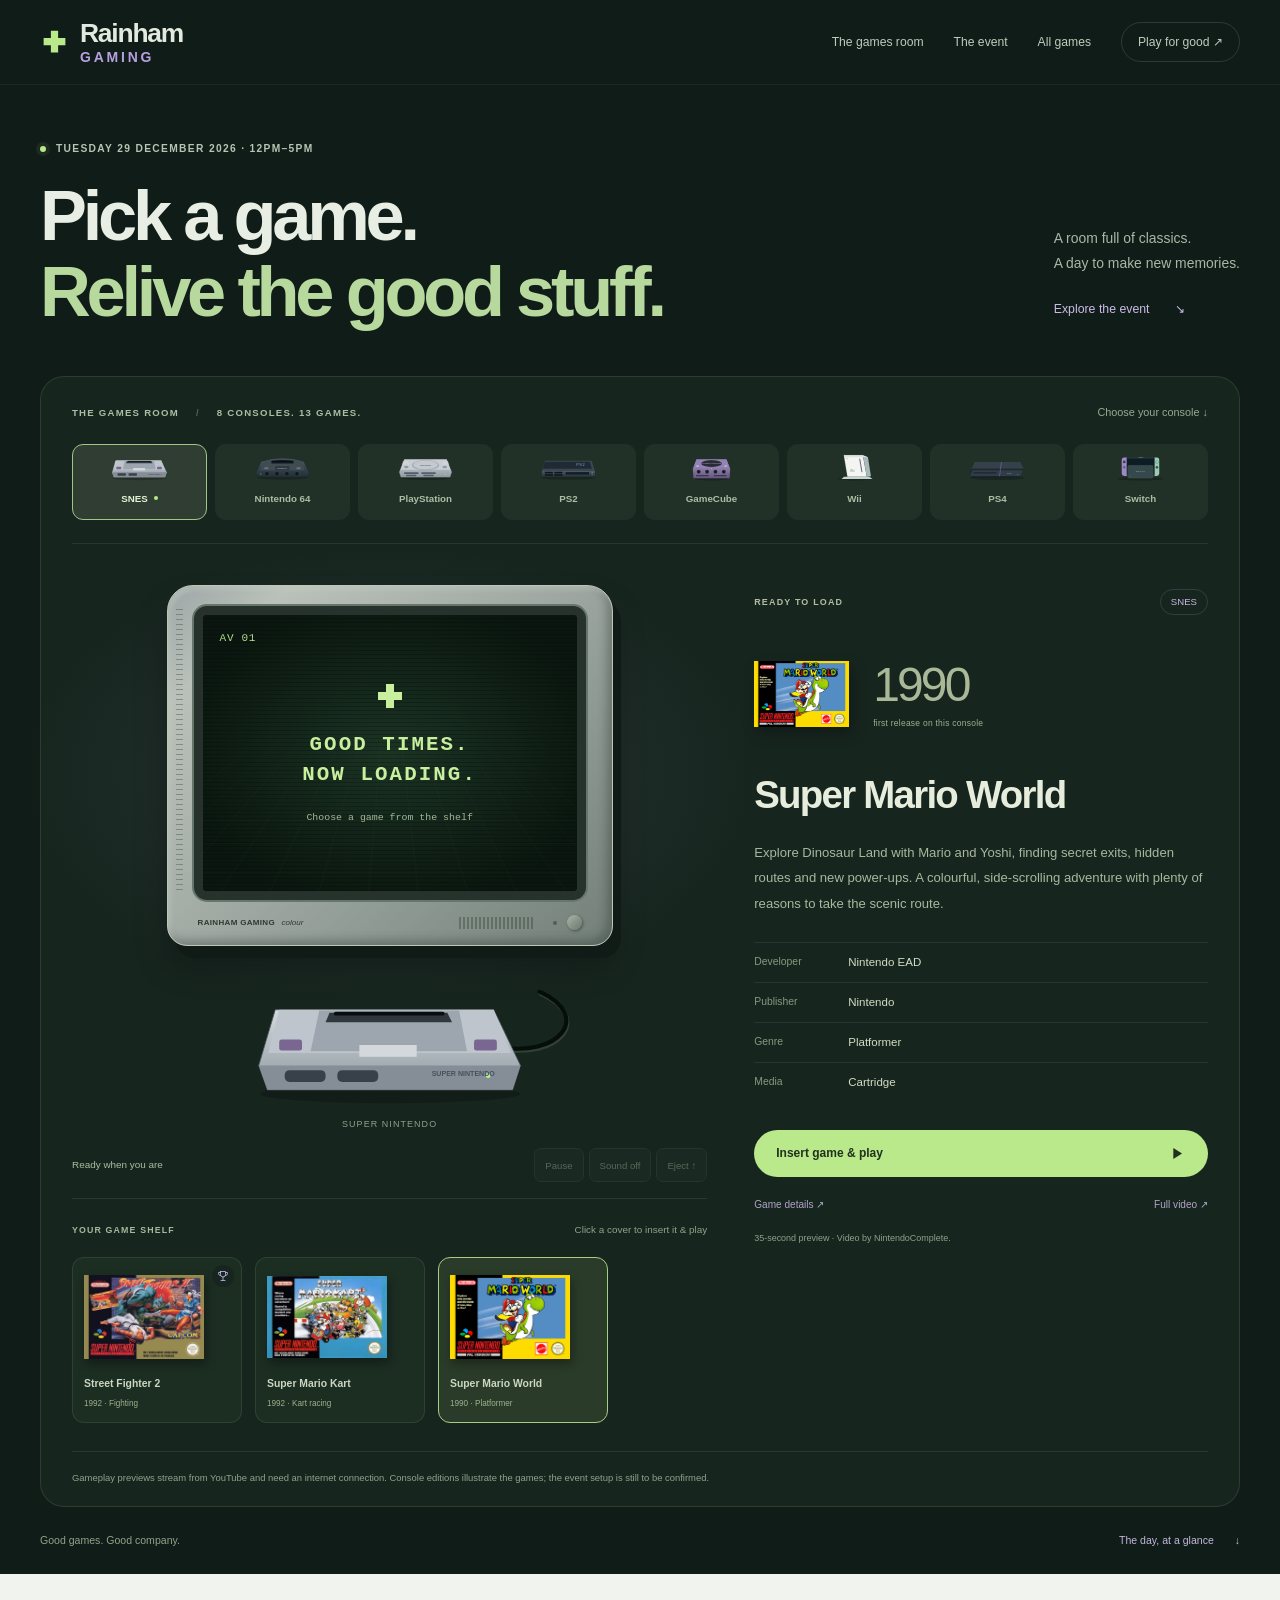
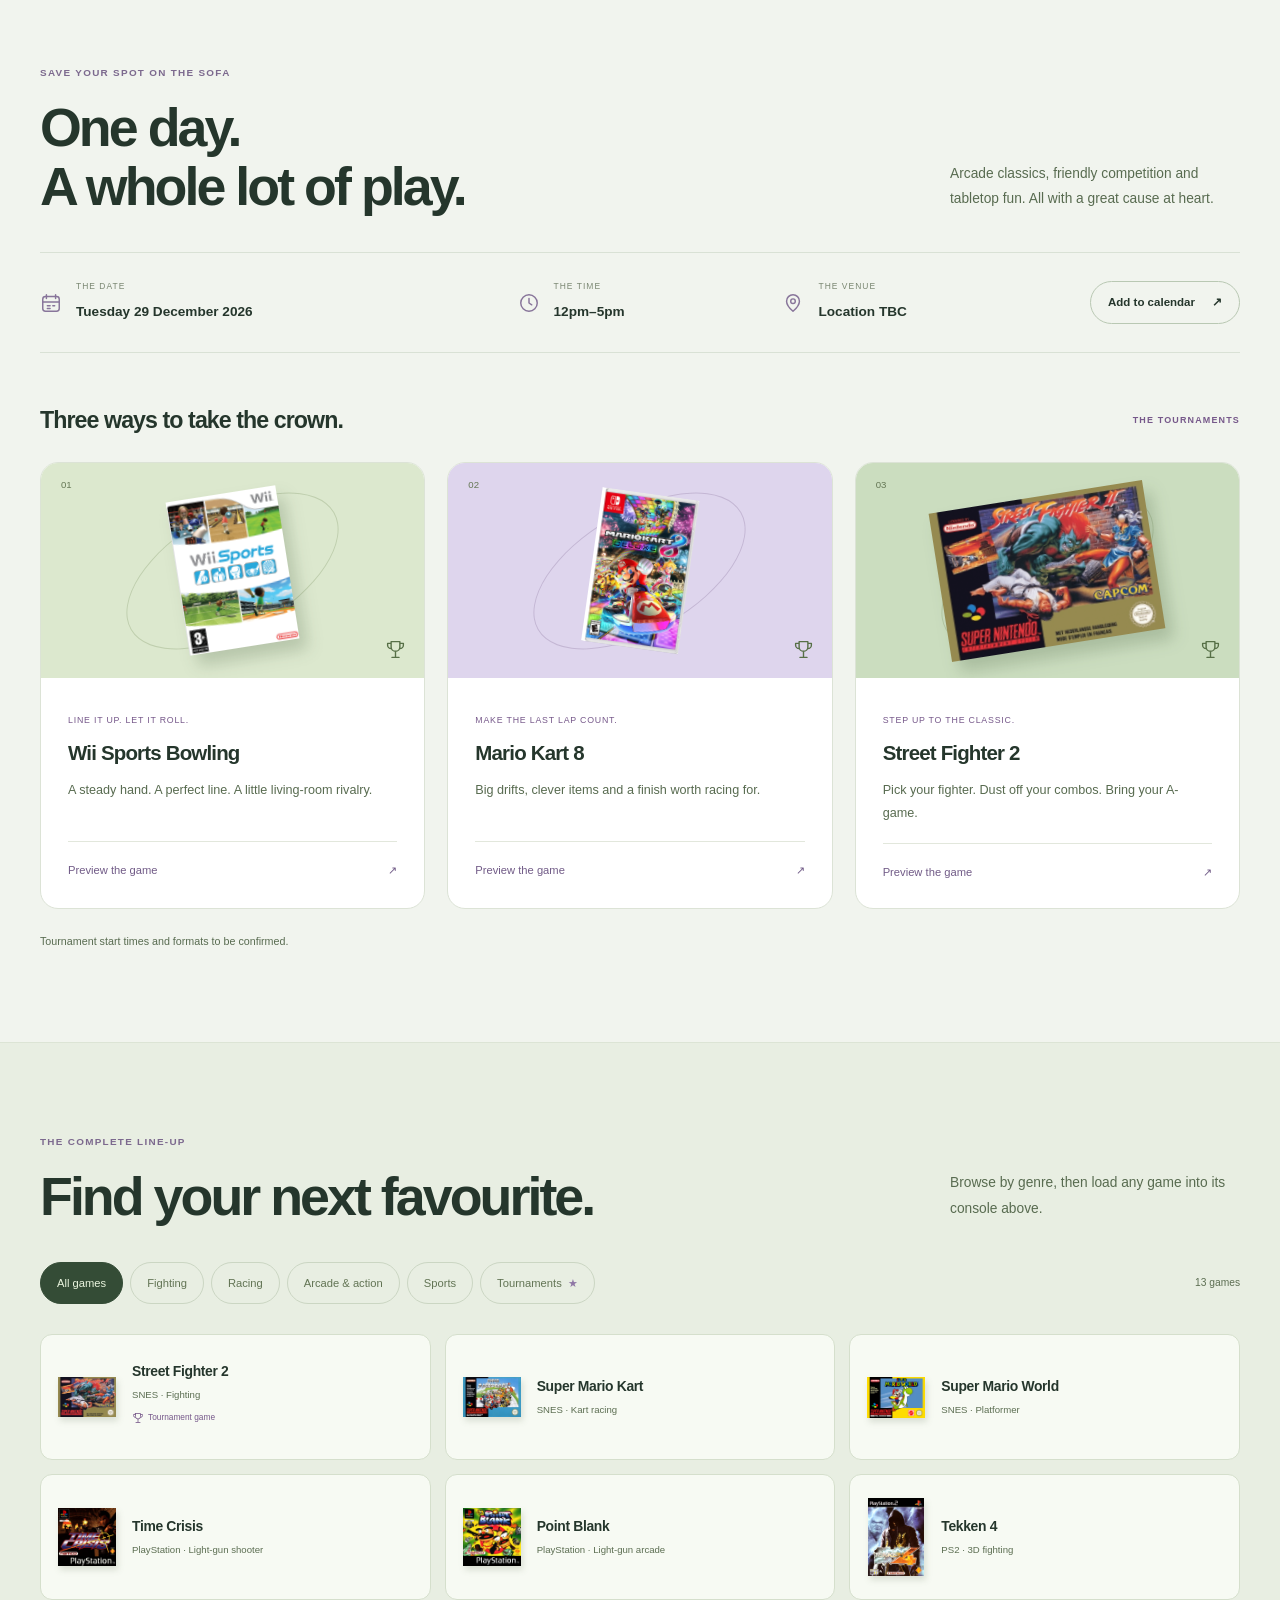
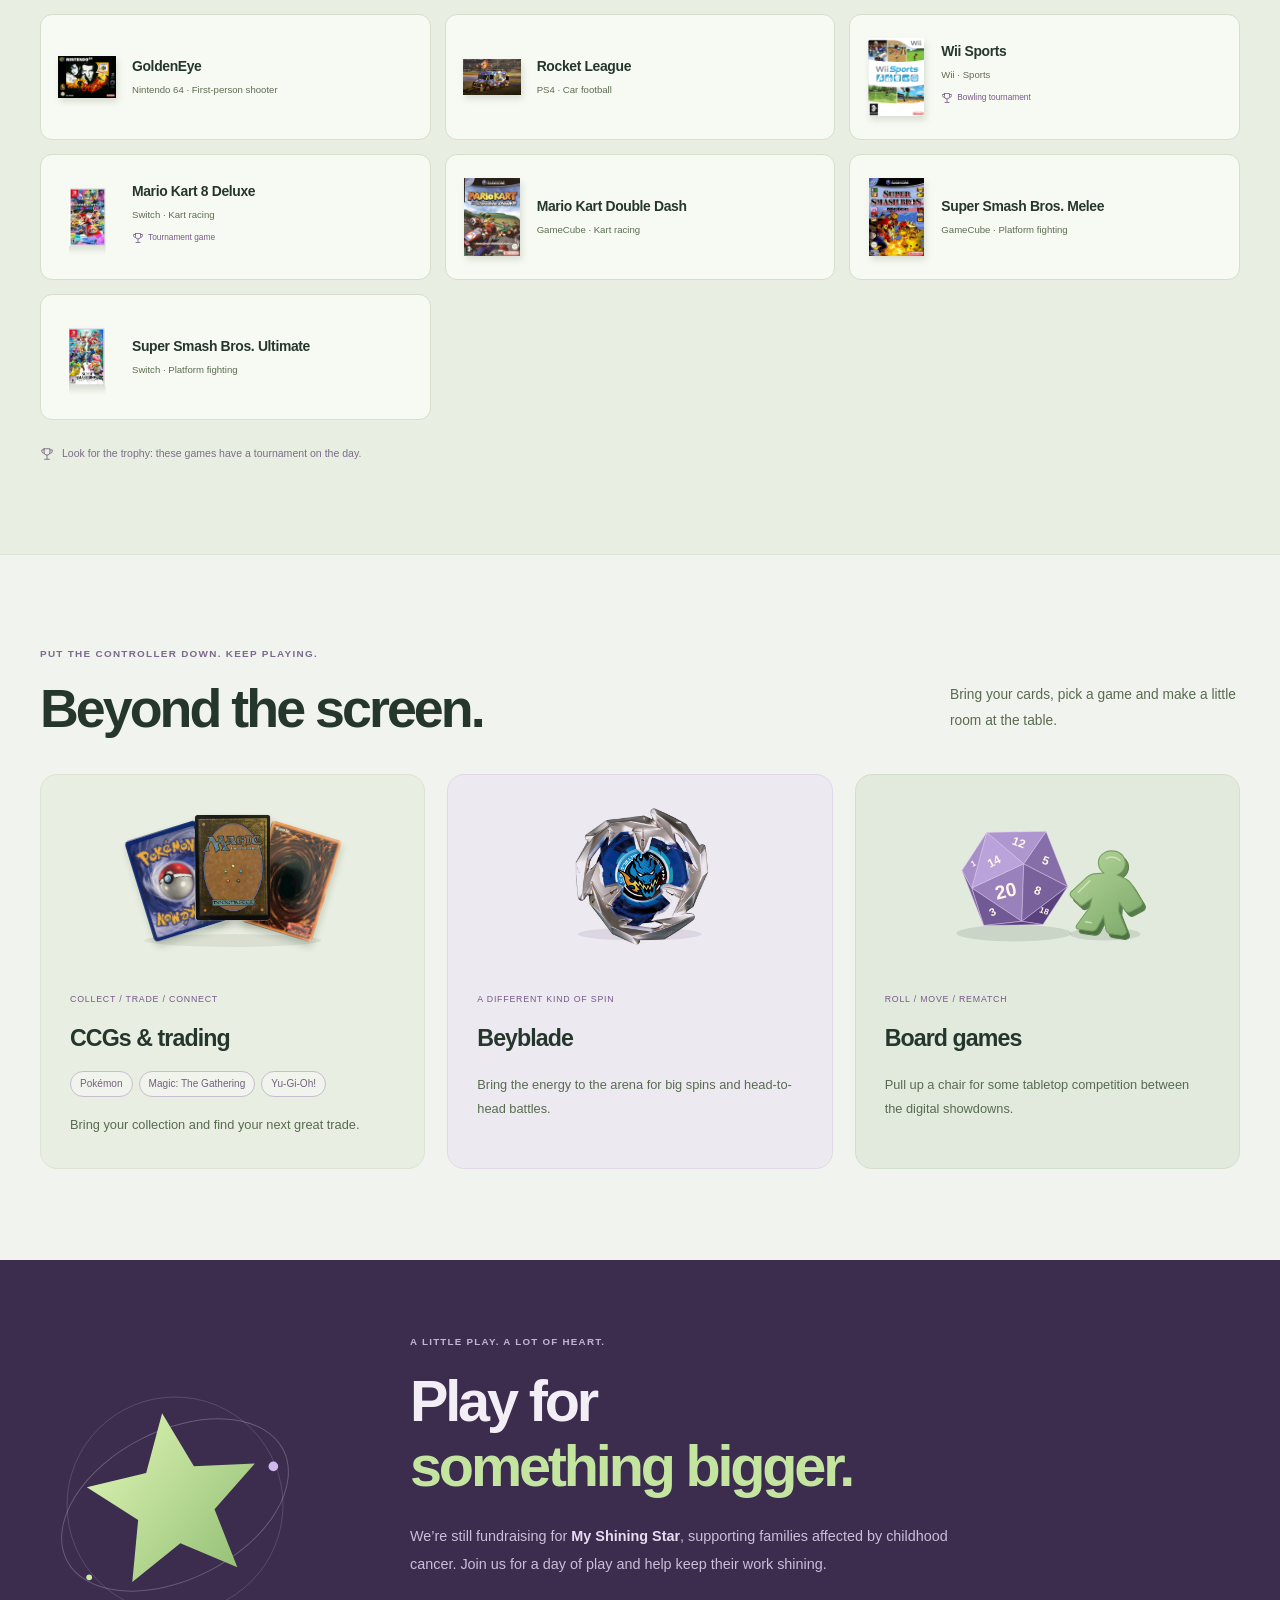
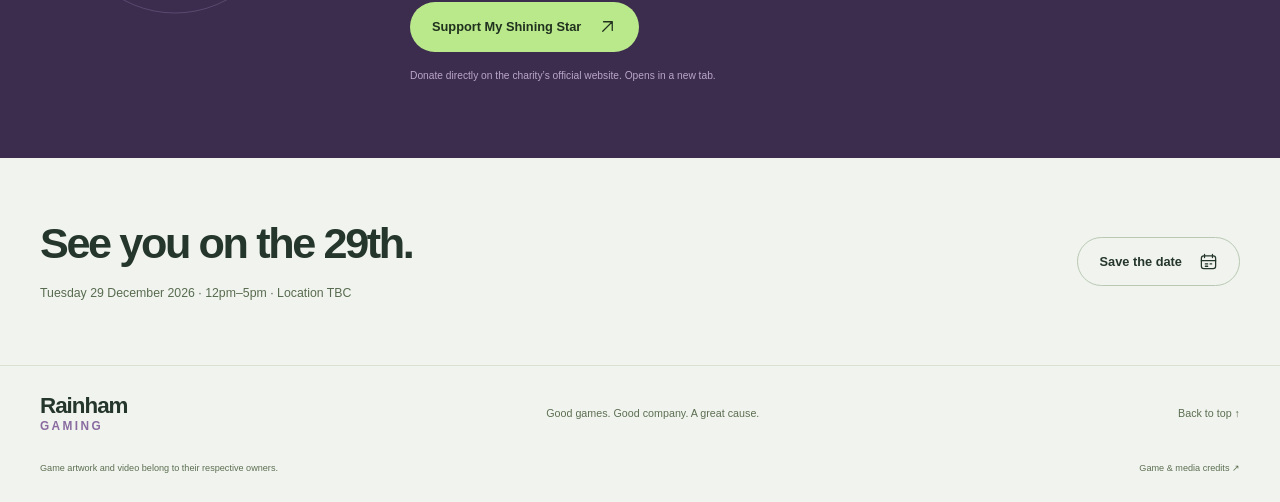
==== commit 46a3be67: "Update index.html" ====
--- a/index.html
+++ b/index.html
@@ -3,9 +3,9 @@
 <head>
   <meta charset="utf-8"><meta name="viewport" content="width=device-width,initial-scale=1">
   <meta name="theme-color" content="#101c18"><meta name="referrer" content="strict-origin-when-cross-origin">
-  <title>Rainham Gaming — 29 December 2026 · 11am–5pm</title>
-  <meta name="description" content="Rainham Gaming. Choose a console. Load a game. Explore 13 games, three tournaments, trading cards and tabletop fun on Tuesday 29 December 2026, 11am–5pm. Location TBC. Fundraising for My Shining Star.">
-  <meta property="og:title" content="Rainham Gaming — 29 December 2026"><meta property="og:type" content="website"><meta property="og:description" content="Three tournaments. Thirteen games. One great cause. 11am–5pm, location TBC.">
+  <title>Rainham Gaming — 29 December 2026 · 12pm–5pm</title>
+  <meta name="description" content="Rainham Gaming. Choose a console. Load a game. Explore 13 games, three tournaments, trading cards and tabletop fun on Tuesday 29 December 2026, 12pm–5pm. Location TBC. Fundraising for My Shining Star.">
+  <meta property="og:title" content="Rainham Gaming — 29 December 2026"><meta property="og:type" content="website"><meta property="og:description" content="Three tournaments. Thirteen games. One great cause. 12pm–5pm, location TBC.">
   <link rel="icon" href="data:image/svg+xml,%3Csvg xmlns='http://www.w3.org/2000/svg' viewBox='0 0 32 32'%3E%3Crect width='32' height='32' rx='9' fill='%23101c18'/%3E%3Cpath d='M13 6h6v7h7v6h-7v7h-6v-7H6v-6h7z' fill='%23b9eb88'/%3E%3C/svg%3E">
   <link rel="stylesheet" href="styles.css">
   <script defer src="data.js"></script><script defer src="consoles.js"></script><script defer src="app.js"></script>
@@ -25,7 +25,7 @@
   <header class="header"><div class="wrap topbar"><a aria-label="Rainham Gaming" class="brand" href="#top"><svg class="icon brand-mark" aria-hidden="true"><use href="#plus"/></svg><span class="brand-name">Rainham<span>Gaming</span></span></a><nav aria-label="Main navigation"><a href="#games-room">The games room</a><a href="#event">The event</a><a href="#games" class="optional-nav">All games</a><a class="nav-donate" href="#fundraising">Play for good <span aria-hidden="true">↗</span></a></nav></div></header>
   <main id="main">
     <section class="games-room" id="games-room" aria-labelledby="hero-title">
-      <div class="wrap hero-intro"><div><p class="eyebrow"><span class="live-dot" aria-hidden="true"></span>Tuesday 29 December 2026 · 11am–5pm</p><h1 id="hero-title">Pick a game.<br><span>Relive the good stuff.</span></h1></div><div class="hero-aside"><p>A room full of classics.<br>A day to make new memories.</p><a href="#event">Explore the event <span aria-hidden="true">↘</span></a></div></div>
+      <div class="wrap hero-intro"><div><p class="eyebrow"><span class="live-dot" aria-hidden="true"></span>Tuesday 29 December 2026 · 12pm–5pm</p><h1 id="hero-title">Pick a game.<br><span>Relive the good stuff.</span></h1></div><div class="hero-aside"><p>A room full of classics.<br>A day to make new memories.</p><a href="#event">Explore the event <span aria-hidden="true">↘</span></a></div></div>
       <div class="wrap arcade" id="arcade">
         <div class="arcade-heading"><p class="eyebrow">The games room <span class="tiny-divider">/</span> 8 consoles. 13 games.</p><span class="room-hint">Choose your console ↓</span></div>
         <div class="console-nav" id="console-nav" role="group" aria-label="Choose a console"></div>
@@ -69,7 +69,7 @@
     </section>
     <section class="event-section section" id="event" aria-labelledby="event-title"><div class="wrap">
       <div class="section-heading"><div><p class="eyebrow">Save your spot on the sofa</p><h2 id="event-title">One day.<br>A whole lot of play.</h2></div><p class="section-aside">Arcade classics, friendly competition and tabletop fun. All with a great cause at heart.</p></div>
-      <div class="event-details"><div><svg class="icon" aria-hidden="true"><use href="#calendar"/></svg><p><span>The date</span><strong><time datetime="2026-12-29">Tuesday 29 December 2026</time></strong></p></div><div><svg class="icon" aria-hidden="true"><use href="#clock"/></svg><p><span>The time</span><strong><time datetime="11:00">11am</time>–<time datetime="17:00">5pm</time></strong></p></div><div><svg class="icon" aria-hidden="true"><use href="#pin"/></svg><p><span>The venue</span><strong>Location TBC</strong></p></div><a class="button button-outline" href="rainham-gaming-29-december.ics" download>Add to calendar <span aria-hidden="true">↗</span></a></div>
+      <div class="event-details"><div><svg class="icon" aria-hidden="true"><use href="#calendar"/></svg><p><span>The date</span><strong><time datetime="2026-12-29">Tuesday 29 December 2026</time></strong></p></div><div><svg class="icon" aria-hidden="true"><use href="#clock"/></svg><p><span>The time</span><strong><time datetime="12:00">12pm</time>–<time datetime="17:00">5pm</time></strong></p></div><div><svg class="icon" aria-hidden="true"><use href="#pin"/></svg><p><span>The venue</span><strong>Location TBC</strong></p></div><a class="button button-outline" href="rainham-gaming-29-december.ics" download>Add to calendar <span aria-hidden="true">↗</span></a></div>
       <div class="tournament-heading"><h3>Three ways to take the crown.</h3><span class="eyebrow">The tournaments</span></div>
       <div class="tournament-grid">
         <article class="tournament-card"><div class="tournament-art art-bowling"><span class="event-number">01</span><div class="art-orbit"></div><img src="assets/covers/wii-sports.png" alt="Wii Sports box art" loading="lazy"><svg class="icon" aria-hidden="true"><use href="#trophy"/></svg></div><div class="tournament-body"><span class="mini-label">Line it up. Let it roll.</span><h4>Wii Sports Bowling</h4><p>A steady hand. A perfect line. A little living-room rivalry.</p><button class="load-link" type="button" data-load="wii-sports">Preview the game <span aria-hidden="true">↗</span></button></div></article>
@@ -94,7 +94,7 @@
       <article class="extra-card"><svg class="extra-art" xmlns="http://www.w3.org/2000/svg" viewBox="0 0 280 170" role="img" aria-labelledby="board-art-title"><title id="board-art-title">A purple twenty-sided die and a green wooden meeple</title><defs><linearGradient id="meeple-face" x1="0" y1="0" x2="1" y2="1"><stop stop-color="#b7d69a"/><stop offset="1" stop-color="#7ba86a"/></linearGradient><linearGradient id="meeple-edge" x2="0" y2="1"><stop stop-color="#6c925c"/><stop offset="1" stop-color="#4b7042"/></linearGradient></defs><ellipse cx="103" cy="145" rx="63" ry="9" fill="#273b24" opacity=".12"/><ellipse cx="203" cy="146" rx="39" ry="7" fill="#273b24" opacity=".12"/><polygon points="56.71,95.40 111.63,132.01 113.75,68.83" fill="#9981bb" stroke="#dfc9ed" stroke-opacity=".62" stroke-width=".8" stroke-linejoin="round"/><polygon points="111.63,132.01 113.75,68.83 162.03,93.66" fill="#79619c" stroke="#dfc9ed" stroke-opacity=".62" stroke-width=".8" stroke-linejoin="round"/><polygon points="56.71,95.40 113.75,68.83 73.18,34.43" fill="#baa2da" stroke="#dfc9ed" stroke-opacity=".62" stroke-width=".8" stroke-linejoin="round"/><polygon points="113.75,68.83 138.26,33.35 162.03,93.66" fill="#866ea8" stroke="#dfc9ed" stroke-opacity=".62" stroke-width=".8" stroke-linejoin="round"/><polygon points="113.75,68.83 138.26,33.35 73.18,34.43" fill="#ae96cf" stroke="#dfc9ed" stroke-opacity=".62" stroke-width=".8" stroke-linejoin="round"/><polygon points="56.71,95.40 111.63,132.01 69.74,136.65" fill="#715995" stroke="#dfc9ed" stroke-opacity=".62" stroke-width=".8" stroke-linejoin="round"/><polygon points="111.63,132.01 134.82,135.57 162.03,93.66" fill="#59417e" stroke="#dfc9ed" stroke-opacity=".62" stroke-width=".8" stroke-linejoin="round"/><polygon points="56.71,95.40 45.97,76.34 73.18,34.43" fill="#a78fc8" stroke="#dfc9ed" stroke-opacity=".62" stroke-width=".8" stroke-linejoin="round"/><polygon points="111.63,132.01 134.82,135.57 69.74,136.65" fill="#59417e" stroke="#dfc9ed" stroke-opacity=".62" stroke-width=".8" stroke-linejoin="round"/><polygon points="56.71,95.40 45.97,76.34 69.74,136.65" fill="#7a629d" stroke="#dfc9ed" stroke-opacity=".62" stroke-width=".8" stroke-linejoin="round"/><text x="94.0" y="98.7" fill="#fff6e8" font-family="Arial,sans-serif" font-weight="700" font-size="21.0" text-anchor="middle" dominant-baseline="central" transform="rotate(-13 94.0 98.7)">20</text><text x="129.1" y="98.2" fill="#fff6e8" font-family="Arial,sans-serif" font-weight="700" font-size="13.0" text-anchor="middle" dominant-baseline="central" transform="rotate(20 129.1 98.2)">8</text><text x="81.2" y="66.2" fill="#fff6e8" font-family="Arial,sans-serif" font-weight="700" font-size="13.0" text-anchor="middle" dominant-baseline="central" transform="rotate(-27 81.2 66.2)">14</text><text x="138.0" y="65.3" fill="#fff6e8" font-family="Arial,sans-serif" font-weight="700" font-size="13.0" text-anchor="middle" dominant-baseline="central" transform="rotate(20 138.0 65.3)">5</text><text x="108.4" y="45.5" fill="#fff6e8" font-family="Arial,sans-serif" font-weight="700" font-size="13.0" text-anchor="middle" dominant-baseline="central" transform="rotate(20 108.4 45.5)">12</text><text x="79.4" y="121.4" fill="#fff6e8" font-family="Arial,sans-serif" font-weight="700" font-size="12.0" text-anchor="middle" dominant-baseline="central" transform="rotate(-27 79.4 121.4)">3</text><text x="136.2" y="120.4" fill="#fff6e8" font-family="Arial,sans-serif" font-weight="700" font-size="9.2" text-anchor="middle" dominant-baseline="central" transform="rotate(20 136.2 120.4)">18</text><text x="58.6" y="68.7" fill="#fff6e8" font-family="Arial,sans-serif" font-weight="700" font-size="9.0" text-anchor="middle" dominant-baseline="central" transform="rotate(-27 58.6 68.7)">1</text><g transform="translate(207 98) rotate(8) scale(.82)"><path d="M0-53C10-53 17-46 17-37C17-30 13-25 8-22L21-18Q27-16 31-10L45 7Q49 12 44 16L33 24Q29 27 25 23L16 14L17 26L30 49Q33 55 26 57H10Q5 57 3 51L-2 35L-8 51Q-10 57-16 57H-32Q-39 57-35 50L-22 26L-21 14L-30 23Q-34 27-38 23L-48 16Q-53 12-48 7L-34-10Q-29-17-23-19L-10-22C-16-26-19-31-19-37C-19-46-11-53 0-53Z" transform="translate(5 5)" fill="url(#meeple-edge)" stroke="#5c824d" stroke-width="1.5"/><path d="M0-53C10-53 17-46 17-37C17-30 13-25 8-22L21-18Q27-16 31-10L45 7Q49 12 44 16L33 24Q29 27 25 23L16 14L17 26L30 49Q33 55 26 57H10Q5 57 3 51L-2 35L-8 51Q-10 57-16 57H-32Q-39 57-35 50L-22 26L-21 14L-30 23Q-34 27-38 23L-48 16Q-53 12-48 7L-34-10Q-29-17-23-19L-10-22C-16-26-19-31-19-37C-19-46-11-53 0-53Z" fill="url(#meeple-face)" stroke="#789f61" stroke-width="1.5"/><path d="M-9-42Q0-48 9-42M-27-9-40 8M-25 46H-17" fill="none" stroke="#e3f0ce" stroke-width="2" stroke-linecap="round" opacity=".65"/></g></svg><span class="mini-label">Roll / move / rematch</span><h3>Board games</h3><p>Pull up a chair for some tabletop competition between the digital showdowns.</p></article>
     </div></div></section>
     <section class="fundraising" id="fundraising" aria-labelledby="fundraising-title"><div class="wrap charity-inner"><div class="charity-art" aria-hidden="true"><svg viewBox="0 0 280 280"><defs><linearGradient id="charity-star" x2="1" y2="1"><stop stop-color="#e3f8b8"/><stop offset="1" stop-color="#8fbc71"/></linearGradient></defs><circle cx="140" cy="140" r="112" fill="none" stroke="#cab9e7" stroke-opacity=".22"/><ellipse cx="140" cy="140" rx="126" ry="77" fill="none" stroke="#d4c7e9" stroke-opacity=".3" transform="rotate(-27 140 140)"/><path d="m140 44 25 59 63 6-48 41 15 63-55-33-55 33 15-63-48-41 63-6Z" fill="url(#charity-star)" transform="rotate(-8 140 140)"/><circle cx="242" cy="100" r="5" fill="#d0b8ed"/><circle cx="51" cy="215" r="3" fill="#c9eca3"/></svg></div><div><p class="eyebrow">A little play. A lot of heart.</p><h2 id="fundraising-title">Play for<br><span>something bigger.</span></h2><p>We’re still fundraising for <strong>My Shining Star</strong>, supporting families affected by childhood cancer. Join us for a day of play and help keep their work shining.</p><a class="button" href="https://myshiningstar.co.uk/make-a-donation/" target="_blank" rel="noopener noreferrer">Support My Shining Star <svg class="icon" aria-hidden="true"><use href="#external"/></svg></a><small>Donate directly on the charity’s official website. Opens in a new tab.</small></div></div></section>
-    <div class="wrap last-call"><div><h2>See you on the 29th.</h2><p>Tuesday 29 December 2026 · 11am–5pm · Location TBC</p></div><a class="button button-outline" href="rainham-gaming-29-december.ics" download>Save the date <svg class="icon" aria-hidden="true"><use href="#calendar"/></svg></a></div>
+    <div class="wrap last-call"><div><h2>See you on the 29th.</h2><p>Tuesday 29 December 2026 · 12pm–5pm · Location TBC</p></div><a class="button button-outline" href="rainham-gaming-29-december.ics" download>Save the date <svg class="icon" aria-hidden="true"><use href="#calendar"/></svg></a></div>
   </main>
   <footer><div class="wrap footer-main"><a aria-label="Rainham Gaming" class="brand" href="#top"><span class="brand-name">Rainham<span>Gaming</span></span></a><p>Good games. Good company. A great cause.</p><a href="#top">Back to top ↑</a></div><div class="wrap footer-small"><span>Game artwork and video belong to their respective owners.</span><a href="credits.html">Game &amp; media credits ↗</a></div></footer>
 </body>
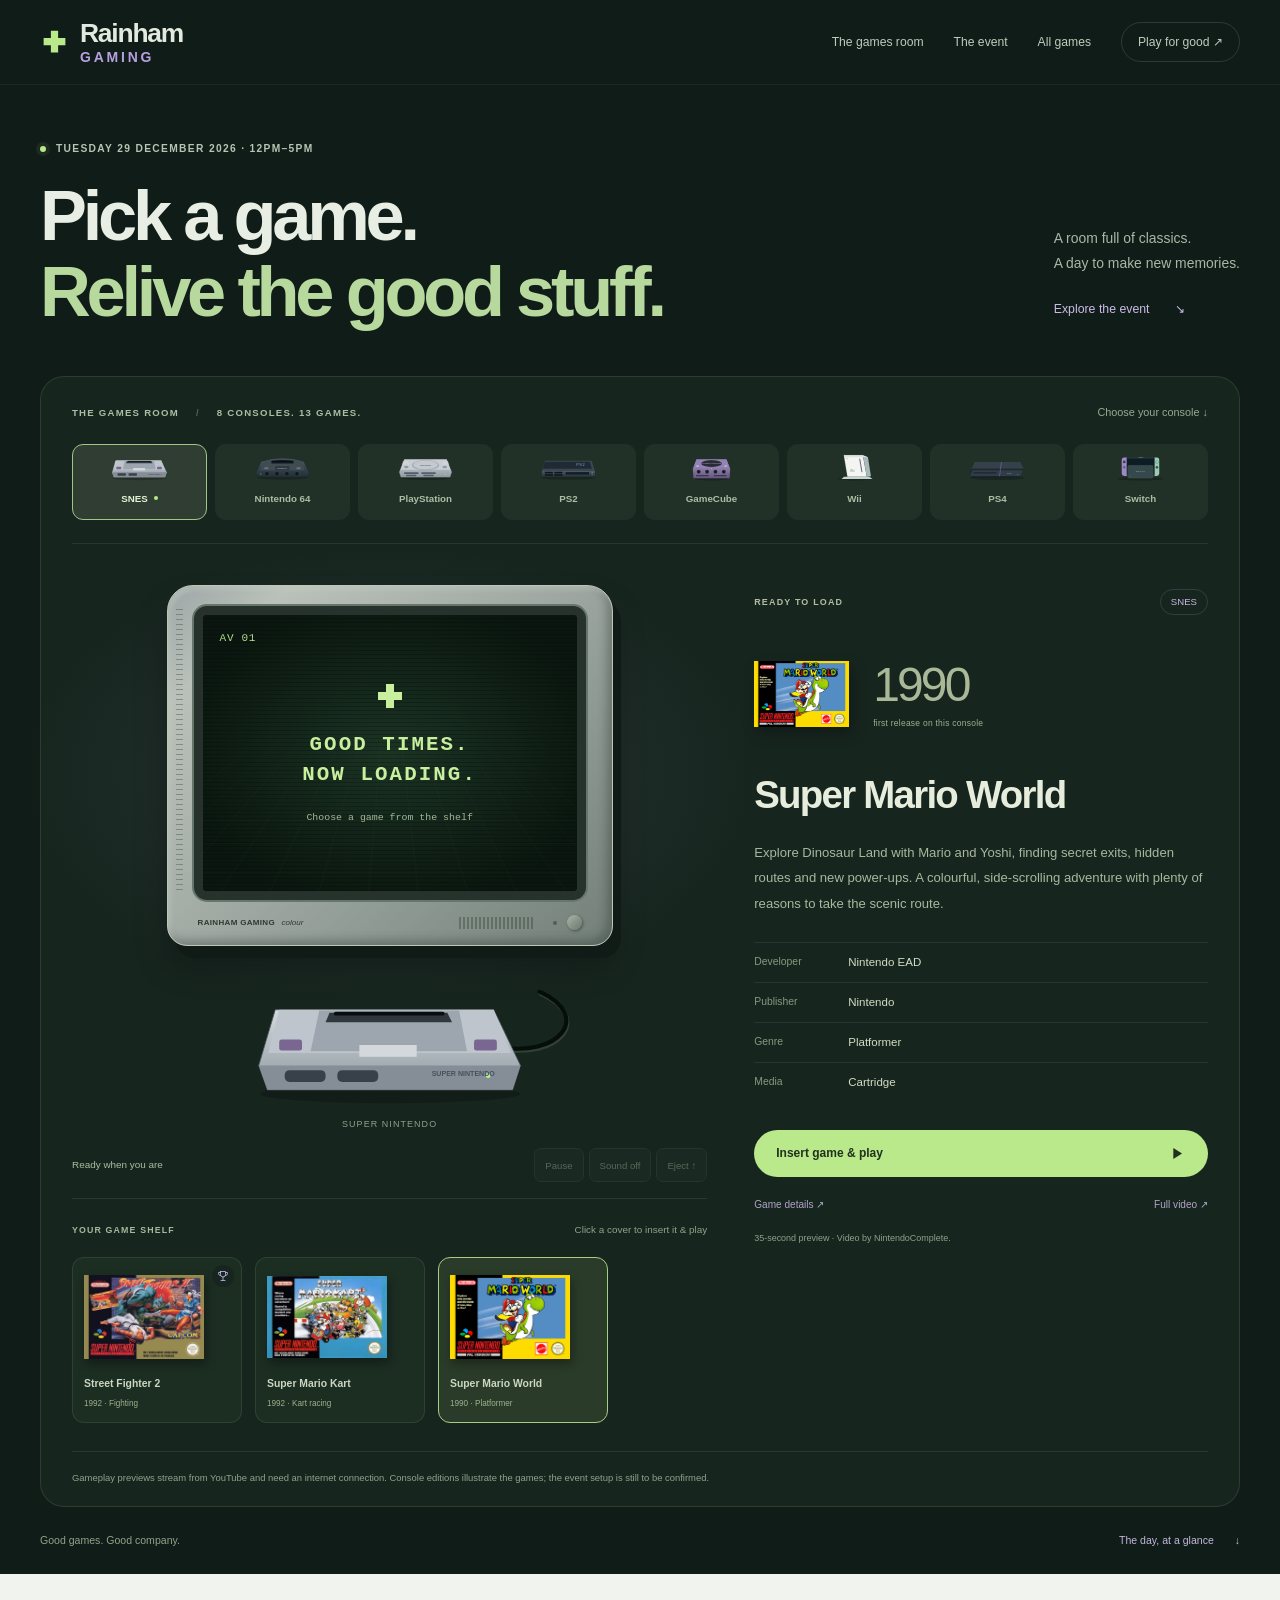
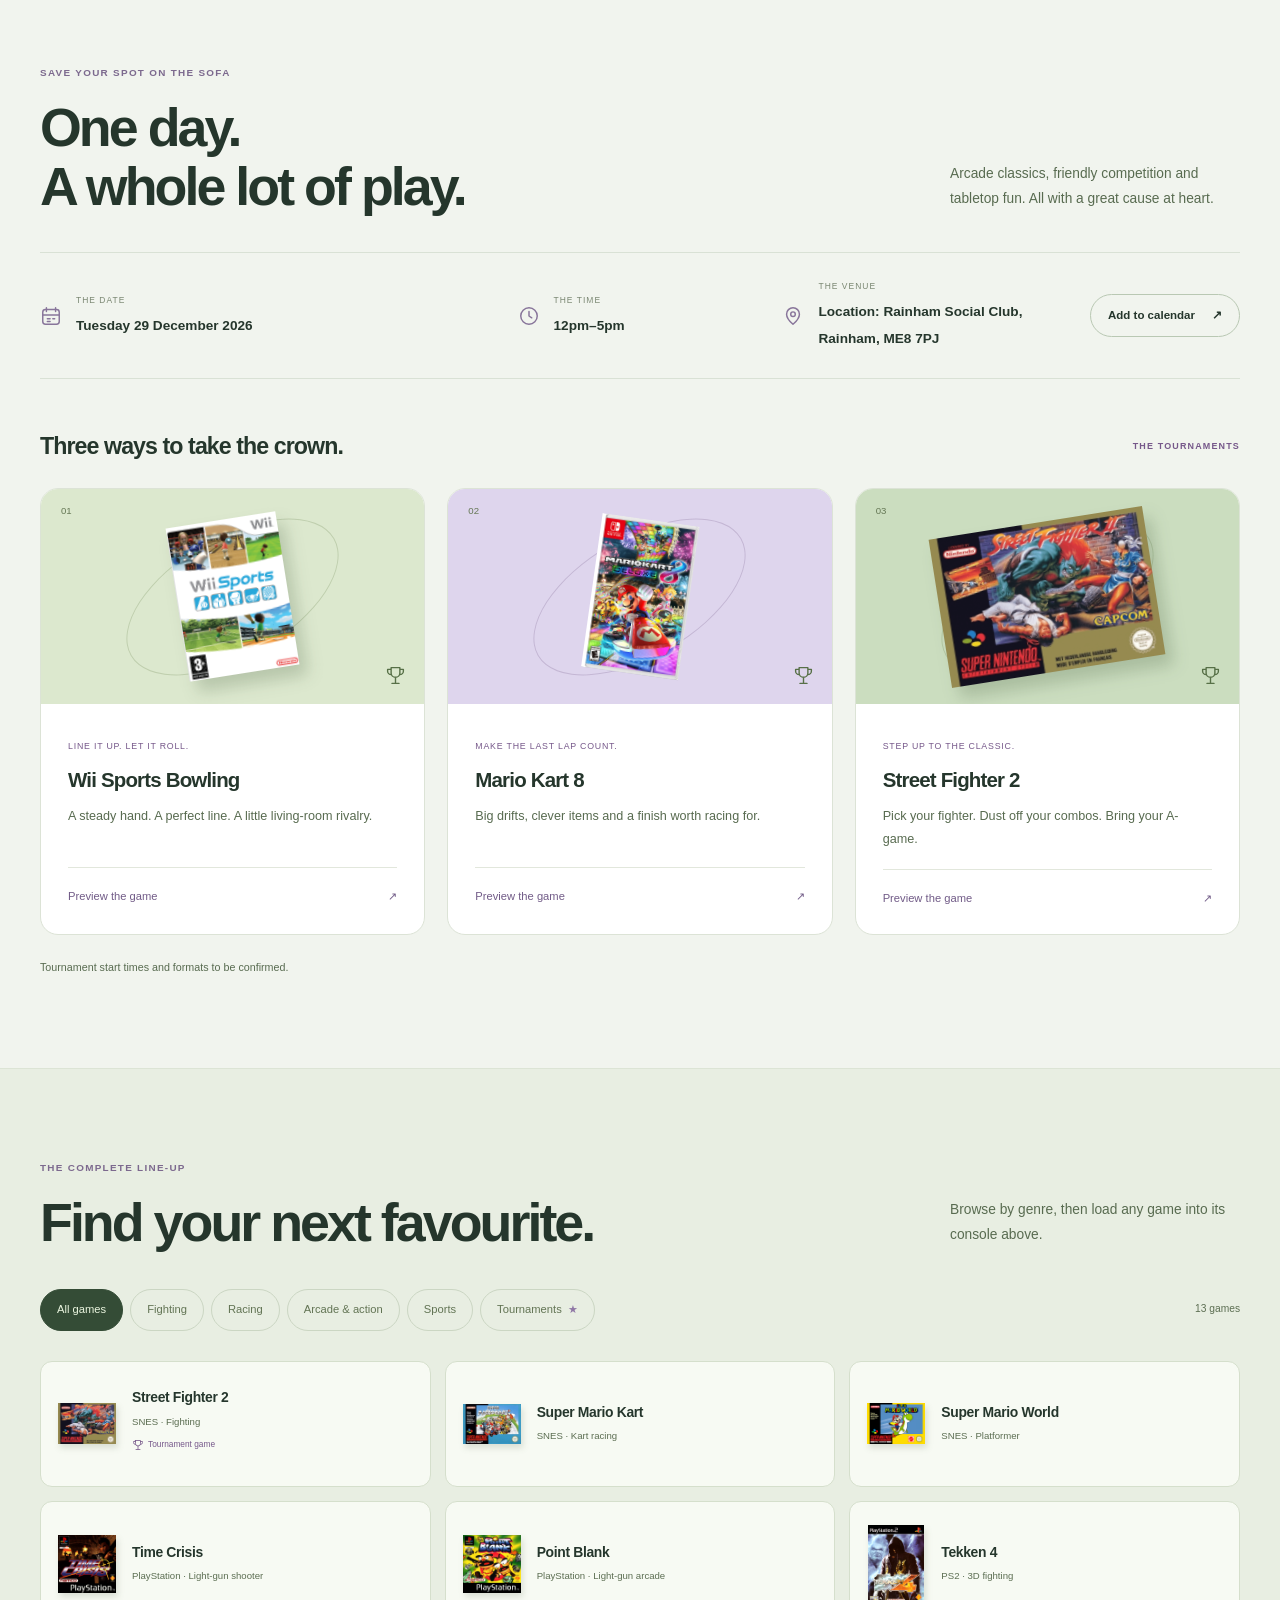
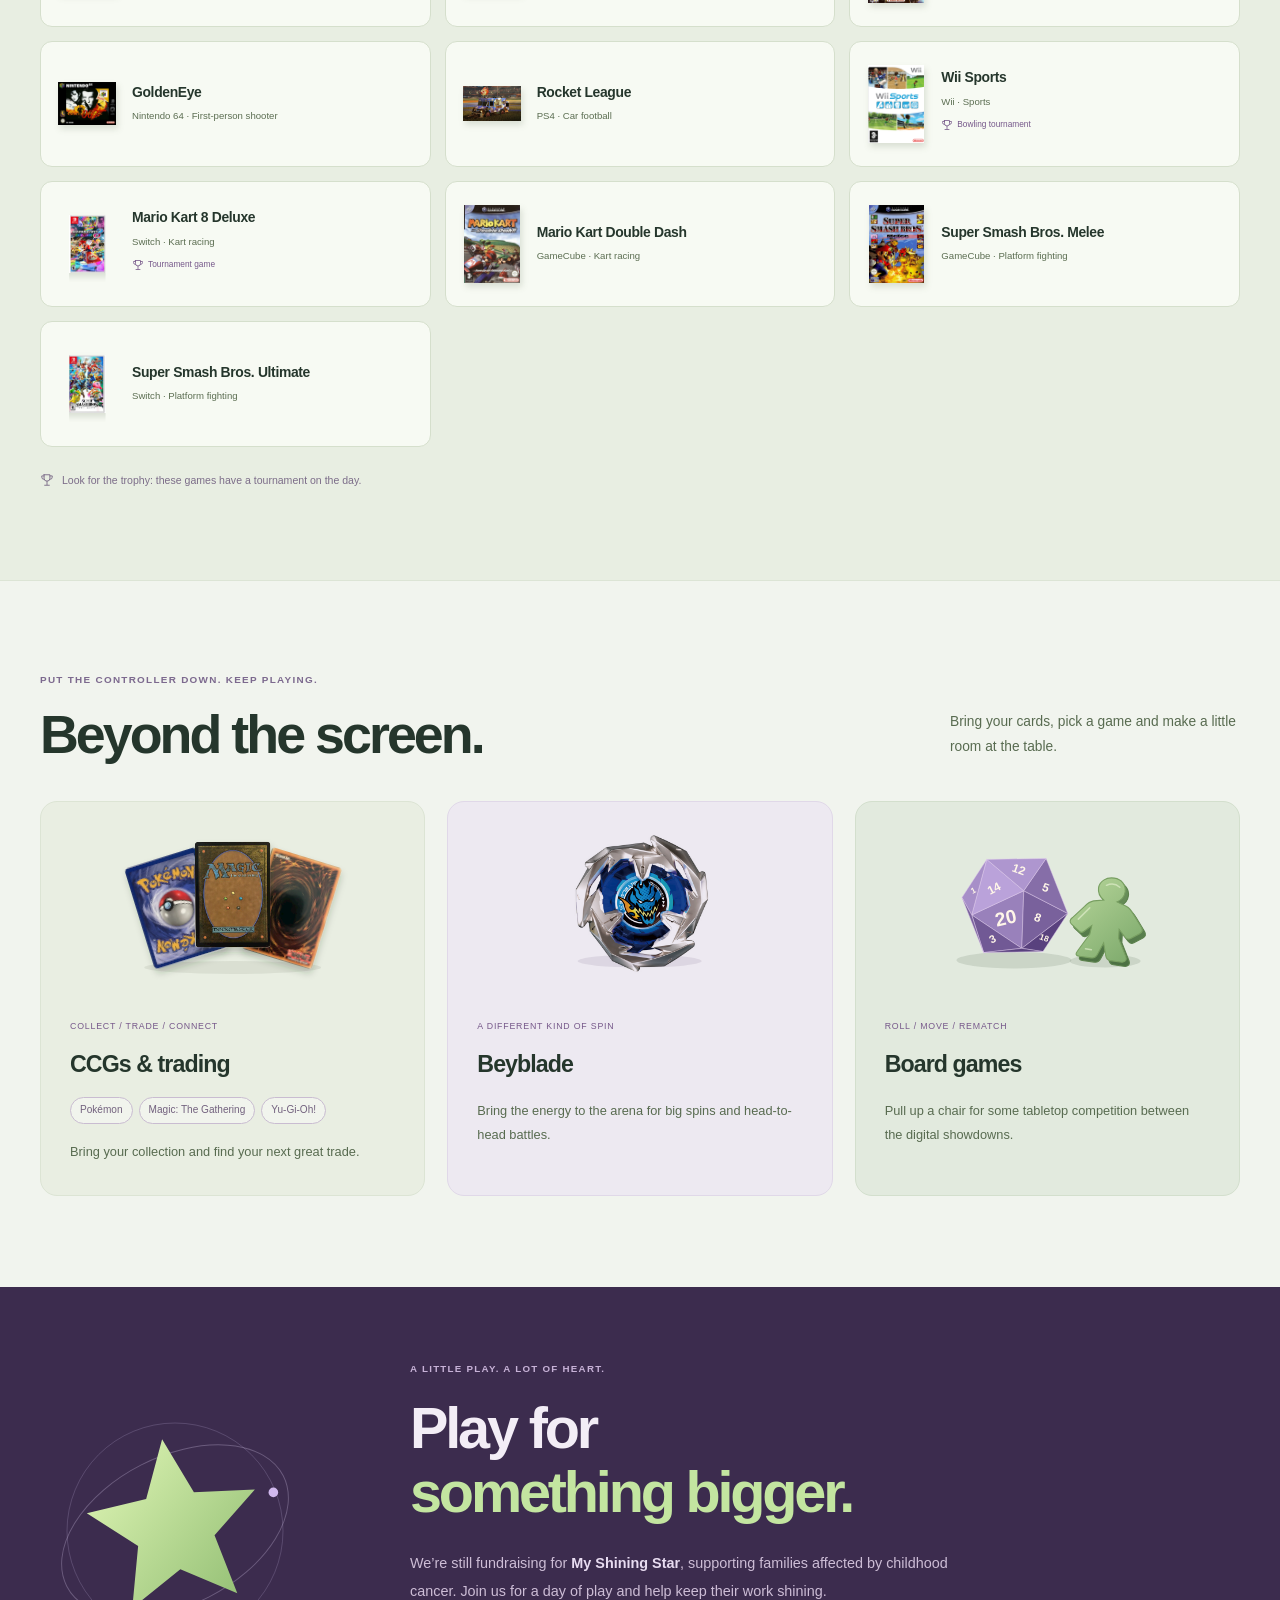
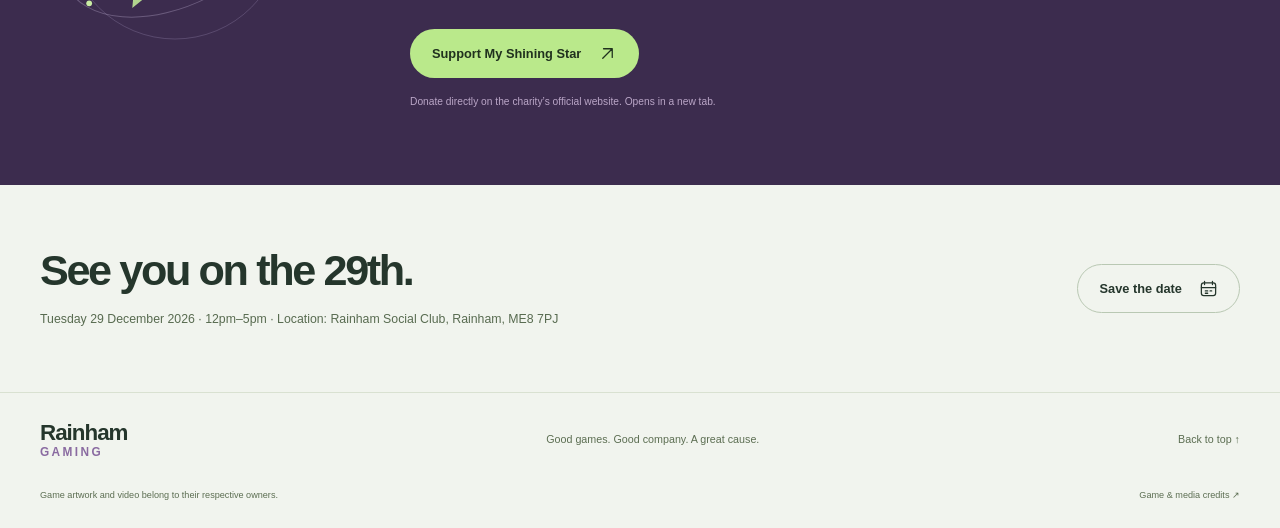
==== commit 3e80eaba: "Update index.html" ====
--- a/index.html
+++ b/index.html
@@ -4,8 +4,9 @@
   <meta charset="utf-8"><meta name="viewport" content="width=device-width,initial-scale=1">
   <meta name="theme-color" content="#101c18"><meta name="referrer" content="strict-origin-when-cross-origin">
   <title>Rainham Gaming — 29 December 2026 · 12pm–5pm</title>
-  <meta name="description" content="Rainham Gaming. Choose a console. Load a game. Explore 13 games, three tournaments, trading cards and tabletop fun on Tuesday 29 December 2026, 12pm–5pm. Location TBC. Fundraising for My Shining Star.">
-  <meta property="og:title" content="Rainham Gaming — 29 December 2026"><meta property="og:type" content="website"><meta property="og:description" content="Three tournaments. Thirteen games. One great cause. 12pm–5pm, location TBC.">
+  <meta name="description" content="Rainham Gaming. Choose a console. Load a game. Explore 13 games, three tournaments, trading cards and tabletop fun on Tuesday 29 December 2026, 12pm–5pm. Location: Rainham Social Club, Rainham, ME8 7PJ
+ Fundraising for My Shining Star.">
+  <meta property="og:title" content="Rainham Gaming — 29 December 2026"><meta property="og:type" content="website"><meta property="og:description" content="Three tournaments. Thirteen games. One great cause. 12pm–5pm, location Rainham Social Club, Rainham, ME8 7PJ.">
   <link rel="icon" href="data:image/svg+xml,%3Csvg xmlns='http://www.w3.org/2000/svg' viewBox='0 0 32 32'%3E%3Crect width='32' height='32' rx='9' fill='%23101c18'/%3E%3Cpath d='M13 6h6v7h7v6h-7v7h-6v-7H6v-6h7z' fill='%23b9eb88'/%3E%3C/svg%3E">
   <link rel="stylesheet" href="styles.css">
   <script defer src="data.js"></script><script defer src="consoles.js"></script><script defer src="app.js"></script>
@@ -69,7 +70,7 @@
     </section>
     <section class="event-section section" id="event" aria-labelledby="event-title"><div class="wrap">
       <div class="section-heading"><div><p class="eyebrow">Save your spot on the sofa</p><h2 id="event-title">One day.<br>A whole lot of play.</h2></div><p class="section-aside">Arcade classics, friendly competition and tabletop fun. All with a great cause at heart.</p></div>
-      <div class="event-details"><div><svg class="icon" aria-hidden="true"><use href="#calendar"/></svg><p><span>The date</span><strong><time datetime="2026-12-29">Tuesday 29 December 2026</time></strong></p></div><div><svg class="icon" aria-hidden="true"><use href="#clock"/></svg><p><span>The time</span><strong><time datetime="12:00">12pm</time>–<time datetime="17:00">5pm</time></strong></p></div><div><svg class="icon" aria-hidden="true"><use href="#pin"/></svg><p><span>The venue</span><strong>Location TBC</strong></p></div><a class="button button-outline" href="rainham-gaming-29-december.ics" download>Add to calendar <span aria-hidden="true">↗</span></a></div>
+      <div class="event-details"><div><svg class="icon" aria-hidden="true"><use href="#calendar"/></svg><p><span>The date</span><strong><time datetime="2026-12-29">Tuesday 29 December 2026</time></strong></p></div><div><svg class="icon" aria-hidden="true"><use href="#clock"/></svg><p><span>The time</span><strong><time datetime="12:00">12pm</time>–<time datetime="17:00">5pm</time></strong></p></div><div><svg class="icon" aria-hidden="true"><use href="#pin"/></svg><p><span>The venue</span><strong>Location: Rainham Social Club, Rainham, ME8 7PJ</strong></p></div><a class="button button-outline" href="rainham-gaming-29-december.ics" download>Add to calendar <span aria-hidden="true">↗</span></a></div>
       <div class="tournament-heading"><h3>Three ways to take the crown.</h3><span class="eyebrow">The tournaments</span></div>
       <div class="tournament-grid">
         <article class="tournament-card"><div class="tournament-art art-bowling"><span class="event-number">01</span><div class="art-orbit"></div><img src="assets/covers/wii-sports.png" alt="Wii Sports box art" loading="lazy"><svg class="icon" aria-hidden="true"><use href="#trophy"/></svg></div><div class="tournament-body"><span class="mini-label">Line it up. Let it roll.</span><h4>Wii Sports Bowling</h4><p>A steady hand. A perfect line. A little living-room rivalry.</p><button class="load-link" type="button" data-load="wii-sports">Preview the game <span aria-hidden="true">↗</span></button></div></article>
@@ -94,7 +95,7 @@
       <article class="extra-card"><svg class="extra-art" xmlns="http://www.w3.org/2000/svg" viewBox="0 0 280 170" role="img" aria-labelledby="board-art-title"><title id="board-art-title">A purple twenty-sided die and a green wooden meeple</title><defs><linearGradient id="meeple-face" x1="0" y1="0" x2="1" y2="1"><stop stop-color="#b7d69a"/><stop offset="1" stop-color="#7ba86a"/></linearGradient><linearGradient id="meeple-edge" x2="0" y2="1"><stop stop-color="#6c925c"/><stop offset="1" stop-color="#4b7042"/></linearGradient></defs><ellipse cx="103" cy="145" rx="63" ry="9" fill="#273b24" opacity=".12"/><ellipse cx="203" cy="146" rx="39" ry="7" fill="#273b24" opacity=".12"/><polygon points="56.71,95.40 111.63,132.01 113.75,68.83" fill="#9981bb" stroke="#dfc9ed" stroke-opacity=".62" stroke-width=".8" stroke-linejoin="round"/><polygon points="111.63,132.01 113.75,68.83 162.03,93.66" fill="#79619c" stroke="#dfc9ed" stroke-opacity=".62" stroke-width=".8" stroke-linejoin="round"/><polygon points="56.71,95.40 113.75,68.83 73.18,34.43" fill="#baa2da" stroke="#dfc9ed" stroke-opacity=".62" stroke-width=".8" stroke-linejoin="round"/><polygon points="113.75,68.83 138.26,33.35 162.03,93.66" fill="#866ea8" stroke="#dfc9ed" stroke-opacity=".62" stroke-width=".8" stroke-linejoin="round"/><polygon points="113.75,68.83 138.26,33.35 73.18,34.43" fill="#ae96cf" stroke="#dfc9ed" stroke-opacity=".62" stroke-width=".8" stroke-linejoin="round"/><polygon points="56.71,95.40 111.63,132.01 69.74,136.65" fill="#715995" stroke="#dfc9ed" stroke-opacity=".62" stroke-width=".8" stroke-linejoin="round"/><polygon points="111.63,132.01 134.82,135.57 162.03,93.66" fill="#59417e" stroke="#dfc9ed" stroke-opacity=".62" stroke-width=".8" stroke-linejoin="round"/><polygon points="56.71,95.40 45.97,76.34 73.18,34.43" fill="#a78fc8" stroke="#dfc9ed" stroke-opacity=".62" stroke-width=".8" stroke-linejoin="round"/><polygon points="111.63,132.01 134.82,135.57 69.74,136.65" fill="#59417e" stroke="#dfc9ed" stroke-opacity=".62" stroke-width=".8" stroke-linejoin="round"/><polygon points="56.71,95.40 45.97,76.34 69.74,136.65" fill="#7a629d" stroke="#dfc9ed" stroke-opacity=".62" stroke-width=".8" stroke-linejoin="round"/><text x="94.0" y="98.7" fill="#fff6e8" font-family="Arial,sans-serif" font-weight="700" font-size="21.0" text-anchor="middle" dominant-baseline="central" transform="rotate(-13 94.0 98.7)">20</text><text x="129.1" y="98.2" fill="#fff6e8" font-family="Arial,sans-serif" font-weight="700" font-size="13.0" text-anchor="middle" dominant-baseline="central" transform="rotate(20 129.1 98.2)">8</text><text x="81.2" y="66.2" fill="#fff6e8" font-family="Arial,sans-serif" font-weight="700" font-size="13.0" text-anchor="middle" dominant-baseline="central" transform="rotate(-27 81.2 66.2)">14</text><text x="138.0" y="65.3" fill="#fff6e8" font-family="Arial,sans-serif" font-weight="700" font-size="13.0" text-anchor="middle" dominant-baseline="central" transform="rotate(20 138.0 65.3)">5</text><text x="108.4" y="45.5" fill="#fff6e8" font-family="Arial,sans-serif" font-weight="700" font-size="13.0" text-anchor="middle" dominant-baseline="central" transform="rotate(20 108.4 45.5)">12</text><text x="79.4" y="121.4" fill="#fff6e8" font-family="Arial,sans-serif" font-weight="700" font-size="12.0" text-anchor="middle" dominant-baseline="central" transform="rotate(-27 79.4 121.4)">3</text><text x="136.2" y="120.4" fill="#fff6e8" font-family="Arial,sans-serif" font-weight="700" font-size="9.2" text-anchor="middle" dominant-baseline="central" transform="rotate(20 136.2 120.4)">18</text><text x="58.6" y="68.7" fill="#fff6e8" font-family="Arial,sans-serif" font-weight="700" font-size="9.0" text-anchor="middle" dominant-baseline="central" transform="rotate(-27 58.6 68.7)">1</text><g transform="translate(207 98) rotate(8) scale(.82)"><path d="M0-53C10-53 17-46 17-37C17-30 13-25 8-22L21-18Q27-16 31-10L45 7Q49 12 44 16L33 24Q29 27 25 23L16 14L17 26L30 49Q33 55 26 57H10Q5 57 3 51L-2 35L-8 51Q-10 57-16 57H-32Q-39 57-35 50L-22 26L-21 14L-30 23Q-34 27-38 23L-48 16Q-53 12-48 7L-34-10Q-29-17-23-19L-10-22C-16-26-19-31-19-37C-19-46-11-53 0-53Z" transform="translate(5 5)" fill="url(#meeple-edge)" stroke="#5c824d" stroke-width="1.5"/><path d="M0-53C10-53 17-46 17-37C17-30 13-25 8-22L21-18Q27-16 31-10L45 7Q49 12 44 16L33 24Q29 27 25 23L16 14L17 26L30 49Q33 55 26 57H10Q5 57 3 51L-2 35L-8 51Q-10 57-16 57H-32Q-39 57-35 50L-22 26L-21 14L-30 23Q-34 27-38 23L-48 16Q-53 12-48 7L-34-10Q-29-17-23-19L-10-22C-16-26-19-31-19-37C-19-46-11-53 0-53Z" fill="url(#meeple-face)" stroke="#789f61" stroke-width="1.5"/><path d="M-9-42Q0-48 9-42M-27-9-40 8M-25 46H-17" fill="none" stroke="#e3f0ce" stroke-width="2" stroke-linecap="round" opacity=".65"/></g></svg><span class="mini-label">Roll / move / rematch</span><h3>Board games</h3><p>Pull up a chair for some tabletop competition between the digital showdowns.</p></article>
     </div></div></section>
     <section class="fundraising" id="fundraising" aria-labelledby="fundraising-title"><div class="wrap charity-inner"><div class="charity-art" aria-hidden="true"><svg viewBox="0 0 280 280"><defs><linearGradient id="charity-star" x2="1" y2="1"><stop stop-color="#e3f8b8"/><stop offset="1" stop-color="#8fbc71"/></linearGradient></defs><circle cx="140" cy="140" r="112" fill="none" stroke="#cab9e7" stroke-opacity=".22"/><ellipse cx="140" cy="140" rx="126" ry="77" fill="none" stroke="#d4c7e9" stroke-opacity=".3" transform="rotate(-27 140 140)"/><path d="m140 44 25 59 63 6-48 41 15 63-55-33-55 33 15-63-48-41 63-6Z" fill="url(#charity-star)" transform="rotate(-8 140 140)"/><circle cx="242" cy="100" r="5" fill="#d0b8ed"/><circle cx="51" cy="215" r="3" fill="#c9eca3"/></svg></div><div><p class="eyebrow">A little play. A lot of heart.</p><h2 id="fundraising-title">Play for<br><span>something bigger.</span></h2><p>We’re still fundraising for <strong>My Shining Star</strong>, supporting families affected by childhood cancer. Join us for a day of play and help keep their work shining.</p><a class="button" href="https://myshiningstar.co.uk/make-a-donation/" target="_blank" rel="noopener noreferrer">Support My Shining Star <svg class="icon" aria-hidden="true"><use href="#external"/></svg></a><small>Donate directly on the charity’s official website. Opens in a new tab.</small></div></div></section>
-    <div class="wrap last-call"><div><h2>See you on the 29th.</h2><p>Tuesday 29 December 2026 · 12pm–5pm · Location TBC</p></div><a class="button button-outline" href="rainham-gaming-29-december.ics" download>Save the date <svg class="icon" aria-hidden="true"><use href="#calendar"/></svg></a></div>
+    <div class="wrap last-call"><div><h2>See you on the 29th.</h2><p>Tuesday 29 December 2026 · 12pm–5pm · Location: Rainham Social Club, Rainham, ME8 7PJ</p></div><a class="button button-outline" href="rainham-gaming-29-december.ics" download>Save the date <svg class="icon" aria-hidden="true"><use href="#calendar"/></svg></a></div>
   </main>
   <footer><div class="wrap footer-main"><a aria-label="Rainham Gaming" class="brand" href="#top"><span class="brand-name">Rainham<span>Gaming</span></span></a><p>Good games. Good company. A great cause.</p><a href="#top">Back to top ↑</a></div><div class="wrap footer-small"><span>Game artwork and video belong to their respective owners.</span><a href="credits.html">Game &amp; media credits ↗</a></div></footer>
 </body>
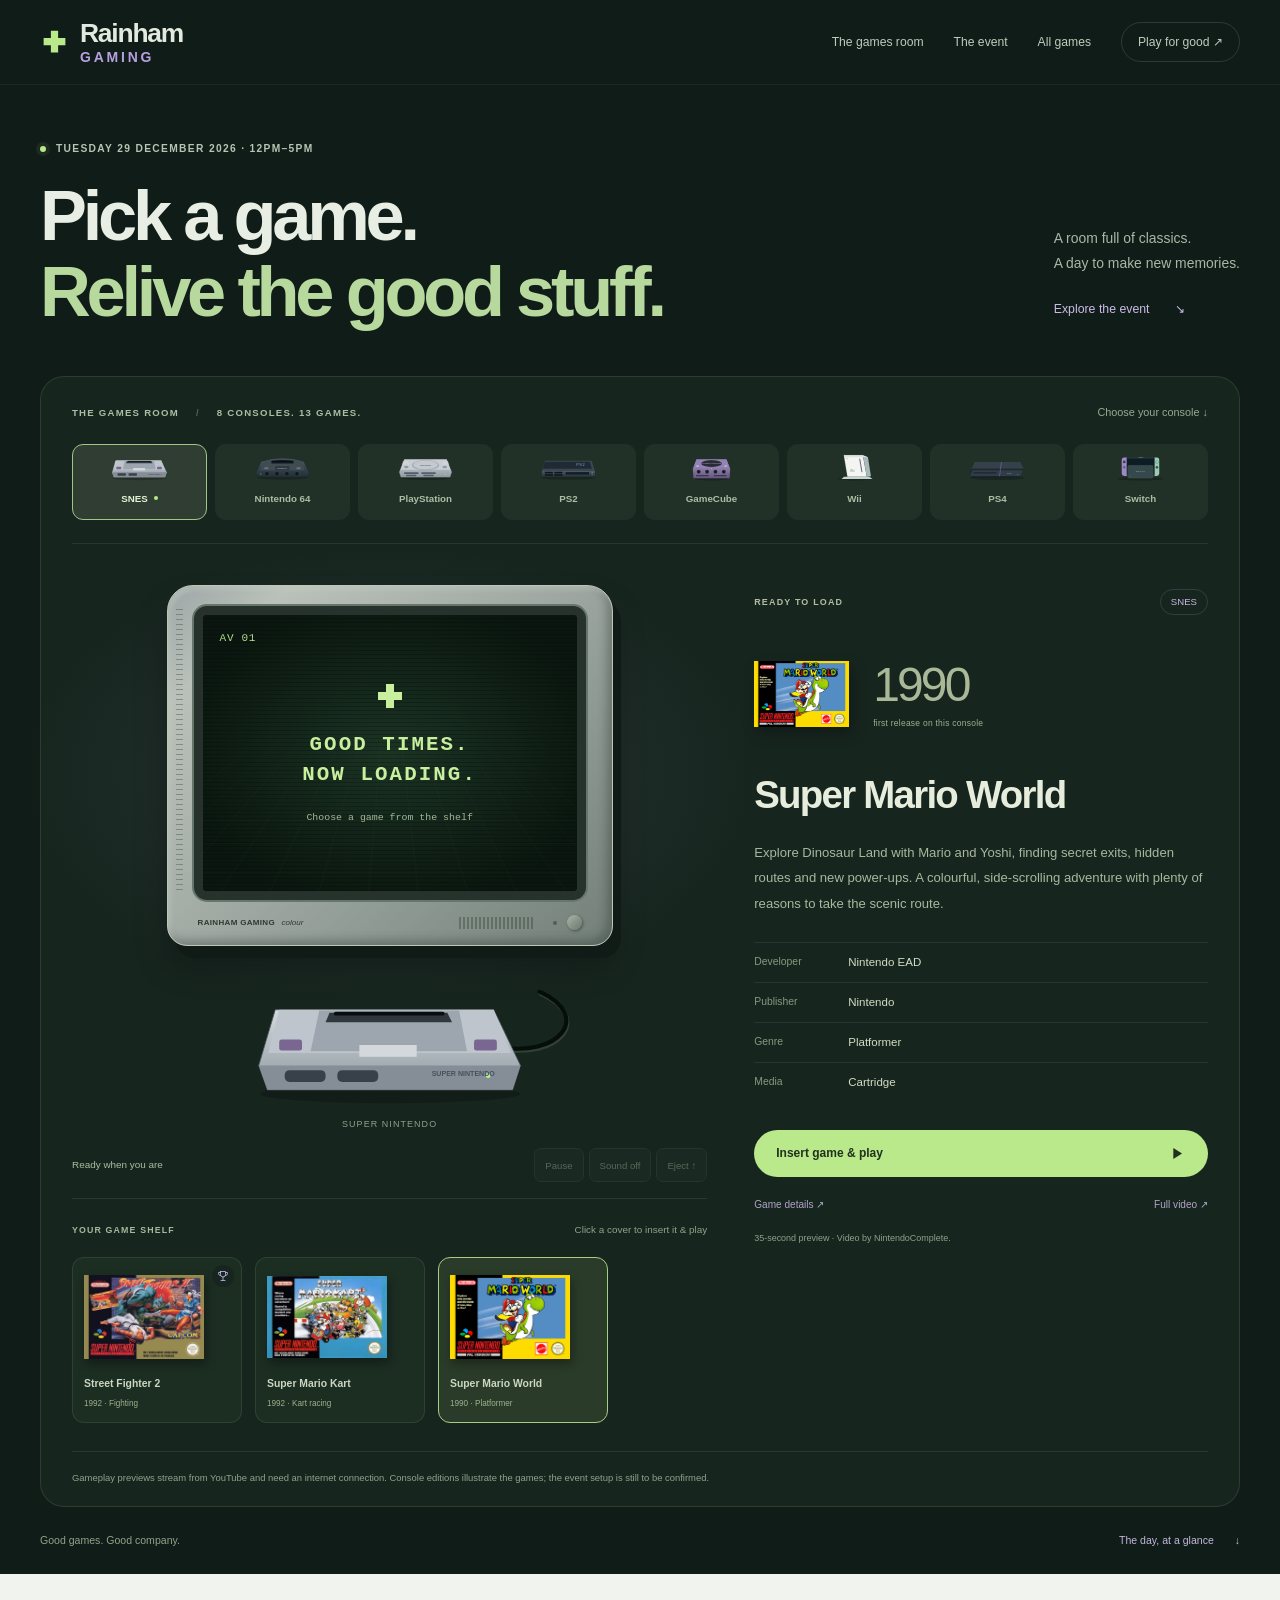
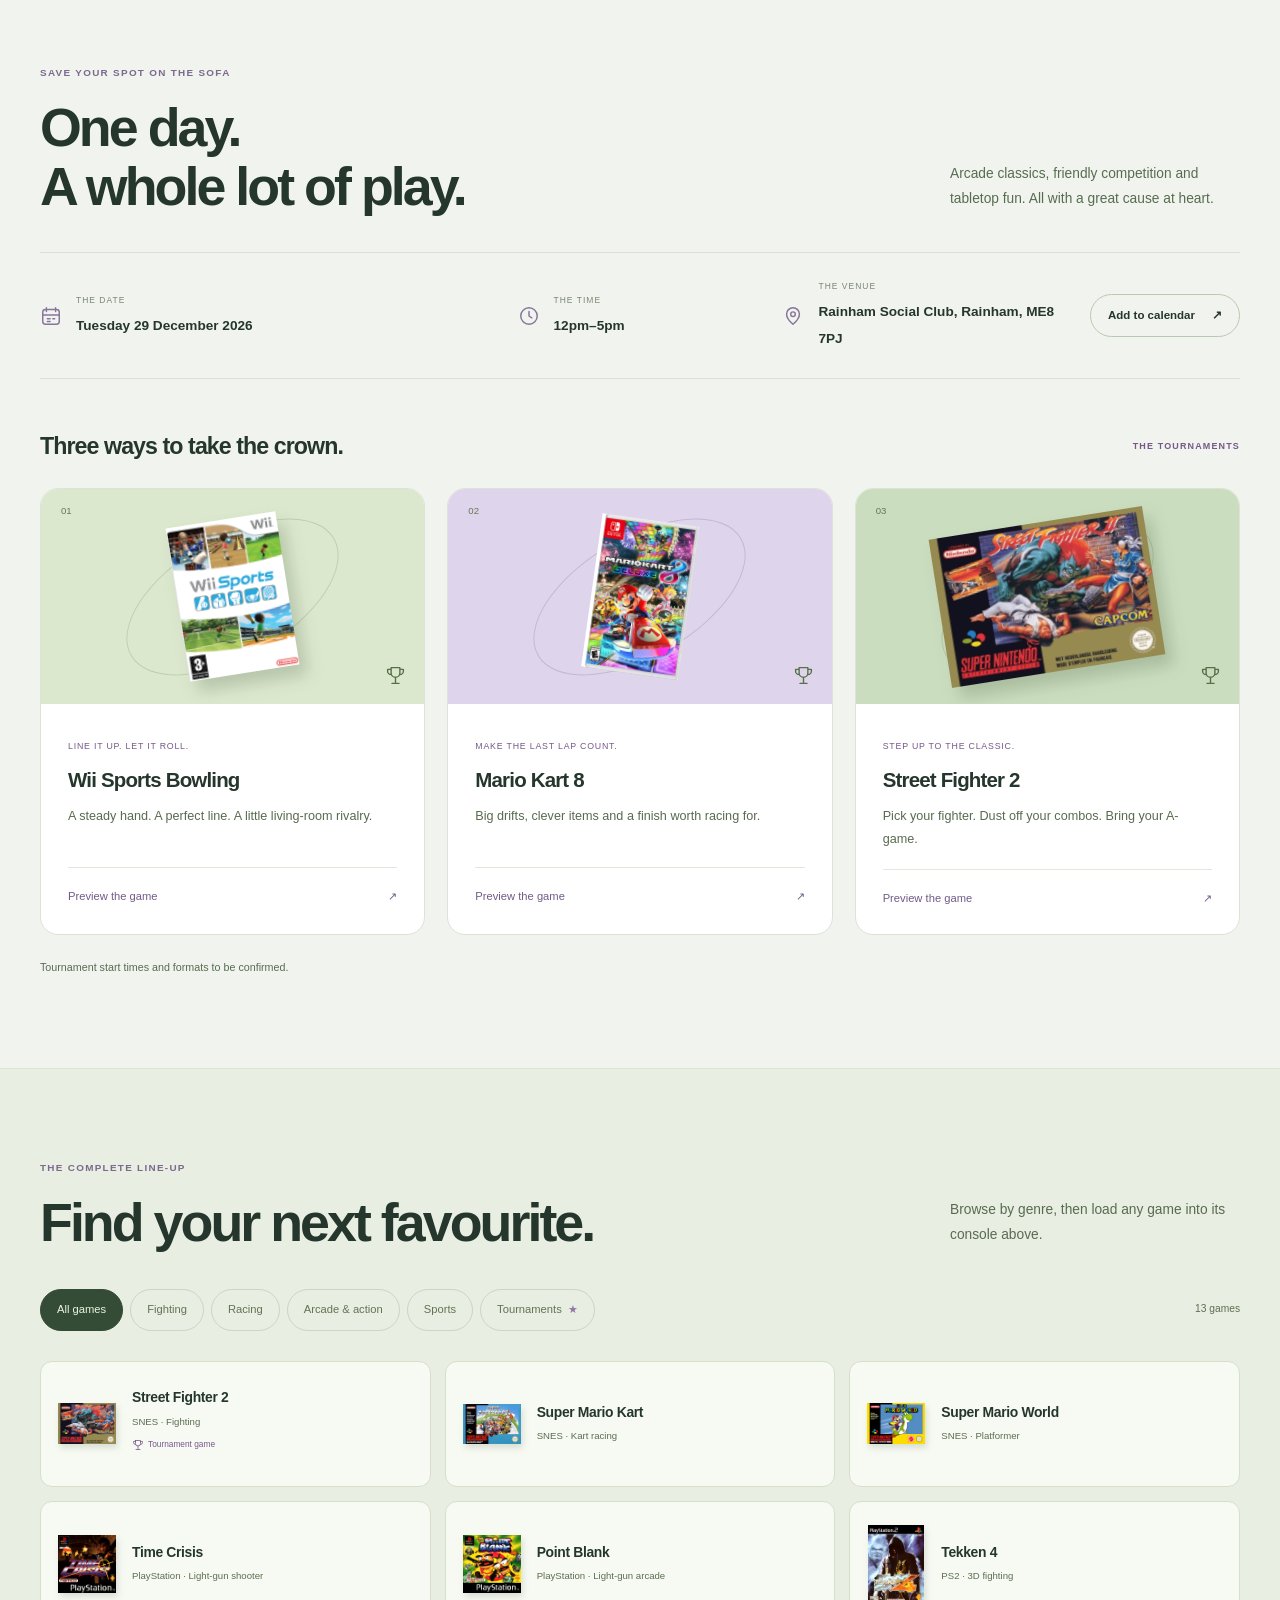
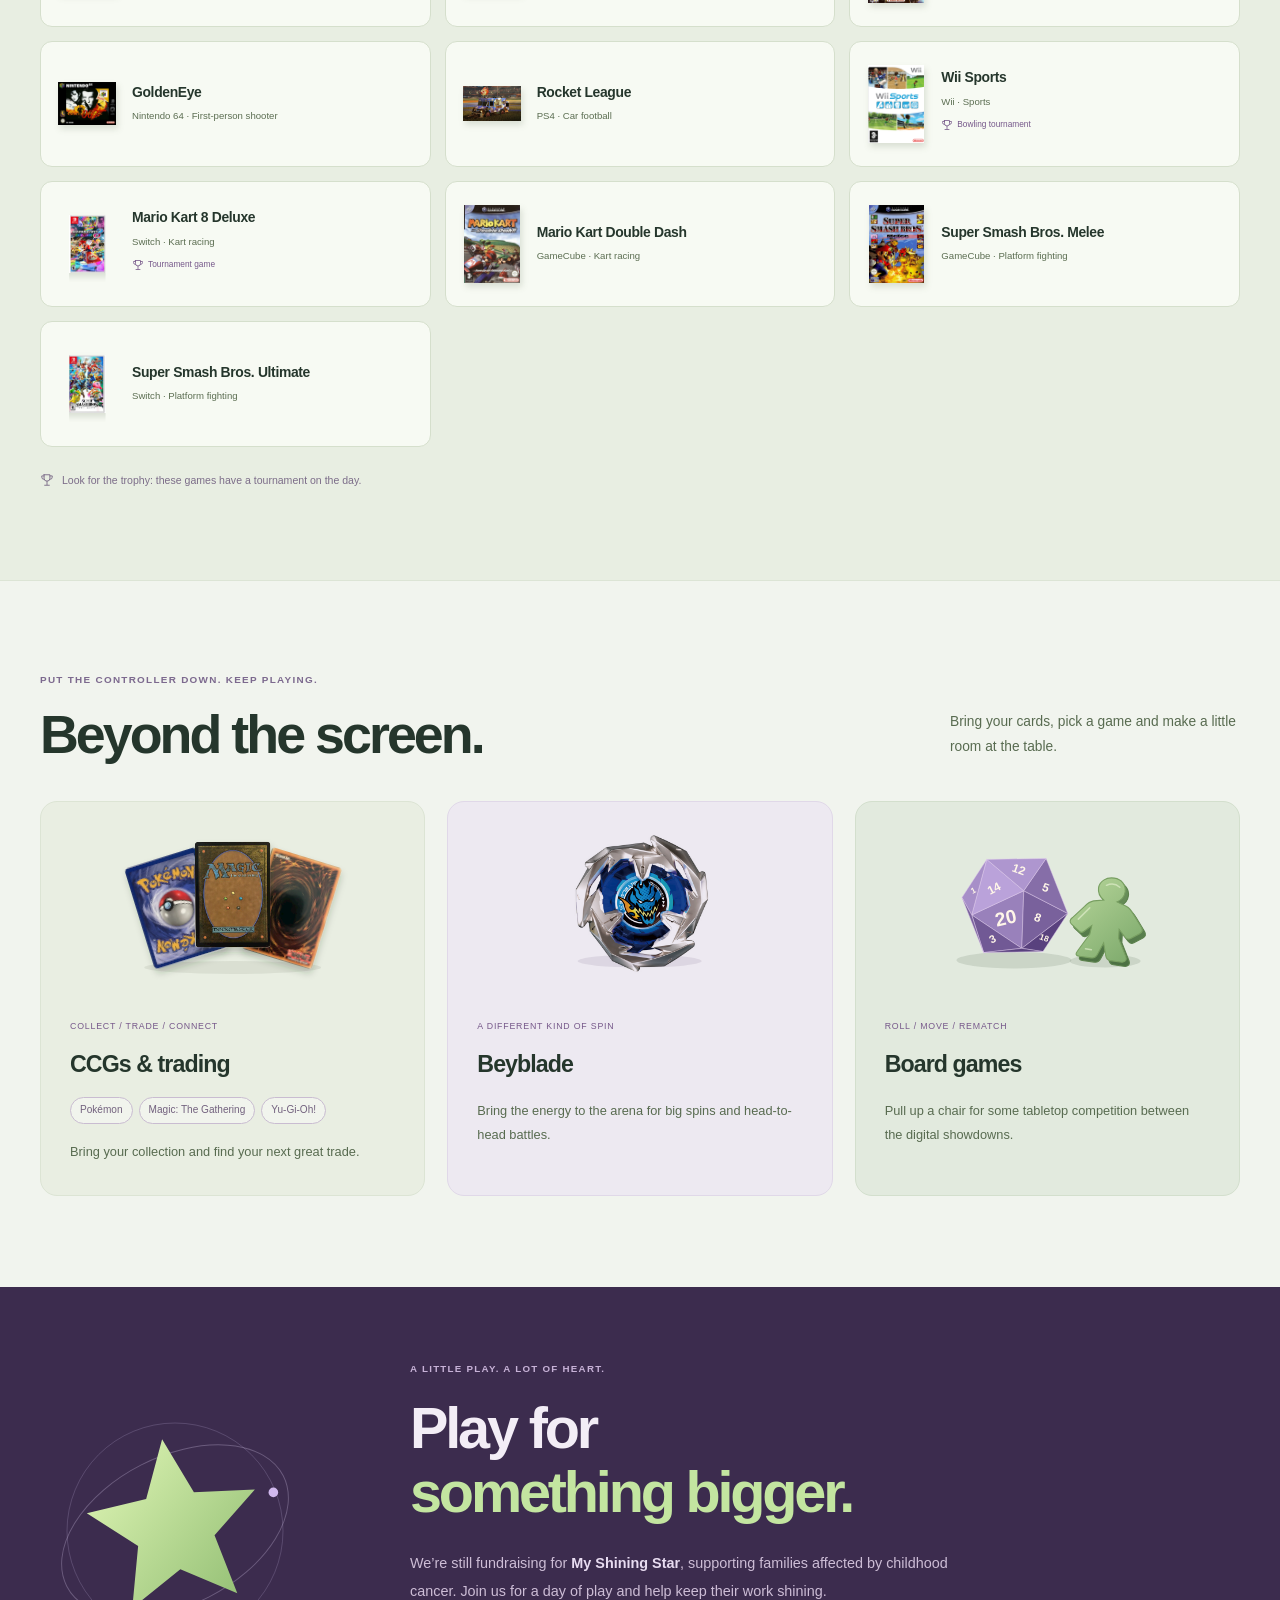
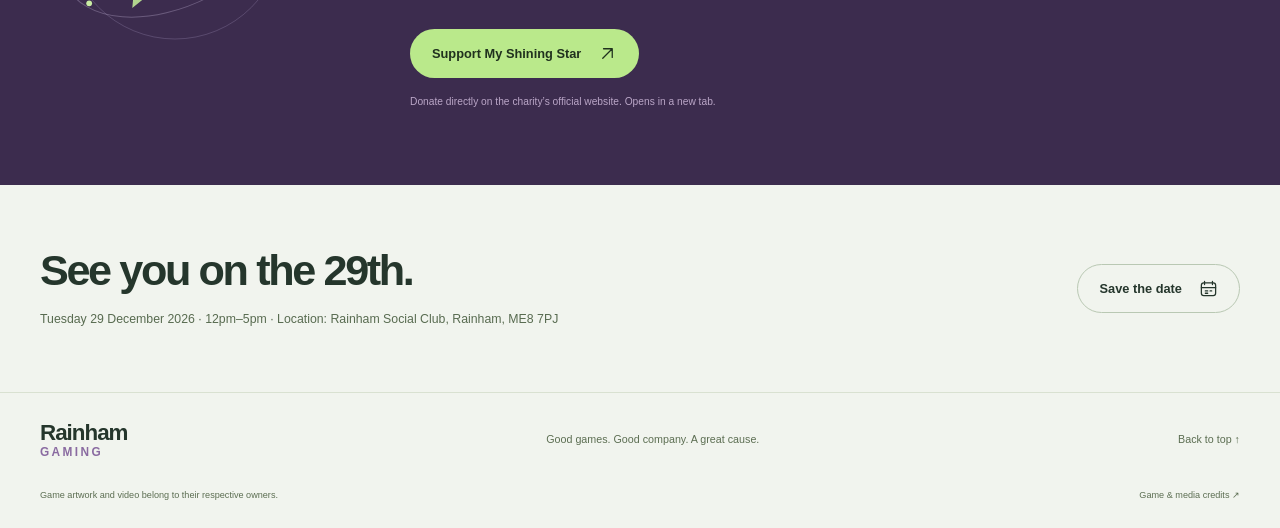
==== commit 81dca6ba: "Update index.html" ====
--- a/index.html
+++ b/index.html
@@ -70,7 +70,7 @@
     </section>
     <section class="event-section section" id="event" aria-labelledby="event-title"><div class="wrap">
       <div class="section-heading"><div><p class="eyebrow">Save your spot on the sofa</p><h2 id="event-title">One day.<br>A whole lot of play.</h2></div><p class="section-aside">Arcade classics, friendly competition and tabletop fun. All with a great cause at heart.</p></div>
-      <div class="event-details"><div><svg class="icon" aria-hidden="true"><use href="#calendar"/></svg><p><span>The date</span><strong><time datetime="2026-12-29">Tuesday 29 December 2026</time></strong></p></div><div><svg class="icon" aria-hidden="true"><use href="#clock"/></svg><p><span>The time</span><strong><time datetime="12:00">12pm</time>–<time datetime="17:00">5pm</time></strong></p></div><div><svg class="icon" aria-hidden="true"><use href="#pin"/></svg><p><span>The venue</span><strong>Location: Rainham Social Club, Rainham, ME8 7PJ</strong></p></div><a class="button button-outline" href="rainham-gaming-29-december.ics" download>Add to calendar <span aria-hidden="true">↗</span></a></div>
+      <div class="event-details"><div><svg class="icon" aria-hidden="true"><use href="#calendar"/></svg><p><span>The date</span><strong><time datetime="2026-12-29">Tuesday 29 December 2026</time></strong></p></div><div><svg class="icon" aria-hidden="true"><use href="#clock"/></svg><p><span>The time</span><strong><time datetime="12:00">12pm</time>–<time datetime="17:00">5pm</time></strong></p></div><div><svg class="icon" aria-hidden="true"><use href="#pin"/></svg><p><span>The venue</span><strong>Rainham Social Club, Rainham, ME8 7PJ</strong></p></div><a class="button button-outline" href="rainham-gaming-29-december.ics" download>Add to calendar <span aria-hidden="true">↗</span></a></div>
       <div class="tournament-heading"><h3>Three ways to take the crown.</h3><span class="eyebrow">The tournaments</span></div>
       <div class="tournament-grid">
         <article class="tournament-card"><div class="tournament-art art-bowling"><span class="event-number">01</span><div class="art-orbit"></div><img src="assets/covers/wii-sports.png" alt="Wii Sports box art" loading="lazy"><svg class="icon" aria-hidden="true"><use href="#trophy"/></svg></div><div class="tournament-body"><span class="mini-label">Line it up. Let it roll.</span><h4>Wii Sports Bowling</h4><p>A steady hand. A perfect line. A little living-room rivalry.</p><button class="load-link" type="button" data-load="wii-sports">Preview the game <span aria-hidden="true">↗</span></button></div></article>
